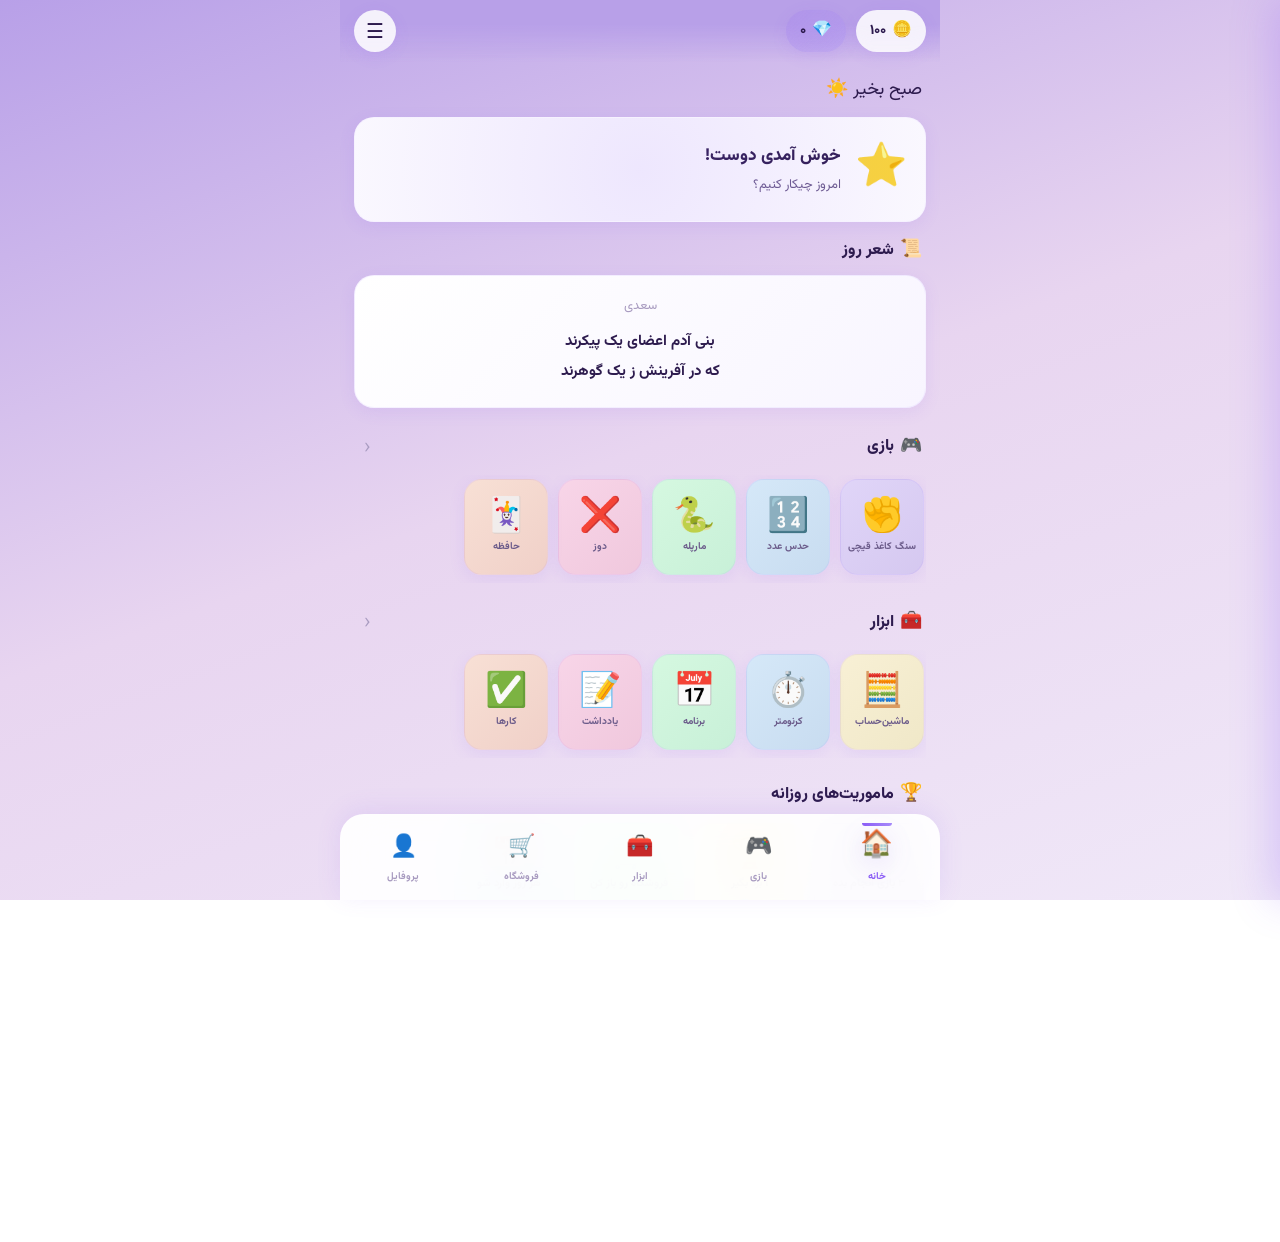
==== index.html @ c299fe7e "Update index.html" ====
<!DOCTYPE html>
<html lang="fa" dir="rtl">
<head>
<meta charset="UTF-8">
<meta name="viewport" content="width=device-width, initial-scale=1, maximum-scale=1, user-scalable=no, viewport-fit=cover">
<meta name="theme-color" content="#8b5cf6">
<meta name="apple-mobile-web-app-capable" content="yes">
<meta name="apple-mobile-web-app-status-bar-style" content="black-translucent">
<meta name="apple-mobile-web-app-title" content="ستاره">
<meta name="description" content="ستاره - بازی کن، بساز، بدرخش">
<title>⭐ ستاره | Setareh</title>

<link rel="preconnect" href="https://fonts.googleapis.com">
<link rel="preconnect" href="https://fonts.gstatic.com" crossorigin>
<link href="https://fonts.googleapis.com/css2?family=Vazirmatn:wght@400;600;700;800;900&family=Nunito:wght@400;600;700;800;900&display=swap" rel="stylesheet">

<link rel="manifest" href="manifest.json">
<link rel="icon" type="image/svg+xml" href="icon.svg">

<!-- ============ CSS ============ -->
<link rel="stylesheet" href="css/main.css">
<link rel="stylesheet" href="css/themes.css">
<link rel="stylesheet" href="css/animations.css">
<link rel="stylesheet" href="css/profile.css">
<link rel="stylesheet" href="css/settings.css">
<link rel="stylesheet" href="css/menu.css">
<link rel="stylesheet" href="css/rps.css">
<link rel="stylesheet" href="css/guess.css">
<link rel="stylesheet" href="css/snake.css">
<link rel="stylesheet" href="css/ttt.css">
<link rel="stylesheet" href="css/memory.css">
<link rel="stylesheet" href="css/calc.css">
</head>
<body data-theme="theme_purple">

<!-- ============ نوار بالا ============ -->
<div class="top-bar">
  <div class="coin-pill" onclick="ROUTER.go('shop')">
    <span class="coin-icon">🪙</span>
    <span id="hdrCoins">۰</span>
  </div>
  <div class="coin-pill gem" onclick="ROUTER.go('shop')">
    <span class="coin-icon">💎</span>
    <span id="hdrGems">۰</span>
  </div>
  <button class="menu-btn" id="menuBtn">☰</button>
</div>

<!-- ============ منوی کشویی ============ -->
<div class="menu-overlay" id="menuOverlay"></div>
<aside class="side-menu" id="sideMenu">
  <div class="menu-header">
    <div class="menu-avatar" id="menuAvatar">👨</div>
    <div class="menu-name" id="hdrName">دوست</div>
  </div>
  <div class="menu-list">
    <div class="menu-item" data-go="profile">
      <span class="menu-icon">👤</span>
      <span>پروفایل من</span>
    </div>
    <div class="menu-item" data-go="shop">
      <span class="menu-icon">🛒</span>
      <span>فروشگاه</span>
    </div>
    <div class="menu-item" data-go="settings">
      <span class="menu-icon">⚙️</span>
      <span>تنظیمات</span>
    </div>
    <div class="menu-item" data-go="home">
      <span class="menu-icon">❓</span>
      <span>راهنما و درباره</span>
    </div>
  </div>
  <div class="menu-footer">
    ⭐ ستاره — نسخه ۲.۰
  </div>
</aside>

<!-- ============ اپ ============ -->
<div class="app">

  <section id="view-home" class="view active">
    <div id="greeting" class="sec-title" style="padding:6px 4px 12px;font-size:18px"></div>
    <div id="homeContent"></div>
  </section>

  <section id="view-games" class="view">
    <div id="gamesContent"></div>
  </section>

  <section id="view-tools" class="view">
    <div id="toolsContent"></div>
  </section>

  <section id="view-shop" class="view">
    <div id="shopContent"></div>
  </section>

  <section id="view-profile" class="view">
    <div id="profileContent"></div>
  </section>

  <section id="view-settings" class="view">
    <div id="settingsContent"></div>
  </section>

</div>

<!-- ============ نوار پایین ============ -->
<nav class="nav">
  <button class="nav-btn active" data-view="home">
    <span class="nav-icon">🏠</span>
    <span>خانه</span>
  </button>
  <button class="nav-btn" data-view="games">
    <span class="nav-icon">🎮</span>
    <span>بازی</span>
  </button>
  <button class="nav-btn" data-view="tools">
    <span class="nav-icon">🧰</span>
    <span>ابزار</span>
  </button>
  <button class="nav-btn" data-view="shop">
    <span class="nav-icon">🛒</span>
    <span>فروشگاه</span>
  </button>
  <button class="nav-btn" data-view="profile">
    <span class="nav-icon">👤</span>
    <span>پروفایل</span>
  </button>
</nav>

<!-- ============ Toast ============ -->
<div id="toast" class="toast"></div>

<!-- ============ اسکریپت‌ها ============ -->

<!-- ۱. پایه -->
<script src="js/i18n.js"></script>
<script src="js/audio.js"></script>
<script src="js/tick.js"></script>

<!-- ۲. منطق -->
<script src="js/storage.js"></script>
<script src="js/state.js"></script>
<script src="js/router.js"></script>

<!-- ۳. بازی‌ها -->
<script src="js/games/rps.js"></script>
<script src="js/games/guess.js"></script>
<script src="js/games/snake.js"></script>
<script src="js/games/ttt.js"></script>
<script src="js/games/memory.js"></script>

<!-- ۴. ابزارها -->
<script src="js/tools/calc.js"></script>

<!-- ۵. صفحات -->
<script src="js/shop.js"></script>
<script src="js/settings.js"></script>
<script src="js/profile.js"></script>

<!-- ۶. راه‌اندازی (آخر همه) -->
<script src="js/app.js"></script>

<!-- ============ PWA ============ -->
<script>
  if ('serviceWorker' in navigator) {
    window.addEventListener('load', function() {
      navigator.serviceWorker.register('sw.js').catch(function(e) {
        console.log('SW register failed:', e);
      });
    });
  }

  if (typeof window.showToast !== 'function') {
    window.showToast = function(msg) {
      var el = document.getElementById('toast');
      if (!el) return;
      el.textContent = msg;
      el.classList.add('on');
      clearTimeout(window._toastTimer);
      window._toastTimer = setTimeout(function() {
        el.classList.remove('on');
      }, 2200);
    };
  }
</script>

</body>
 </html>
---- css/main.css ----
/* ===== main.css - استایل اصلی ستاره (طرح عسل‌آباد) ===== */

/* ---------- متغیرها ---------- */
:root {
  --bg1: #b8a0e8;
  --bg2: #e8d5f0;
  --bg3: #f0e8f8;
  --pr: #8b5cf6;
  --pr2: #a78bfa;
  --pr-soft: rgba(139, 92, 246, 0.15);
  --gold: #FDCB6E;
  --gold-soft: rgba(253, 203, 110, 0.15);
  --text: #2d1b4e;
  --text2: #6b5b8a;
  --text3: #a89bc0;
  --card: #ffffff;
  --card2: #f8f5ff;
  --card-b: rgba(139, 92, 246, 0.08);
  --r: 20px;
  --r2: 28px;
  --r3: 16px;
  --sd: 0 8px 32px rgba(139, 92, 246, 0.15);
  --sd2: 0 4px 16px rgba(139, 92, 246, 0.1);
  --sd-strong: 0 12px 40px rgba(139, 92, 246, 0.22);
}

body[data-theme="theme_dark"] {
  --bg1: #1a1528;
  --bg2: #221a35;
  --bg3: #2d2045;
  --pr: #a78bfa;
  --pr2: #8b5cf6;
  --pr-soft: rgba(167, 139, 250, 0.2);
  --text: #f0e8ff;
  --text2: #b8a8d8;
  --text3: #8878a8;
  --card: #2d2045;
  --card2: #3d2a55;
  --card-b: rgba(167, 139, 250, 0.15);
}

* {
  box-sizing: border-box;
  margin: 0;
  padding: 0;
  -webkit-tap-highlight-color: transparent;
}

html, body {
  height: 100%;
  overflow-x: hidden;
}

body {
  font-family: 'Vazirmatn', Tahoma, sans-serif;
  background: linear-gradient(160deg, var(--bg1) 0%, var(--bg2) 50%, var(--bg3) 100%);
  background-attachment: fixed;
  color: var(--text);
  direction: rtl;
  min-height: 100vh;
  line-height: 1.6;
  font-size: 15px;
  transition: background 0.6s ease, color 0.4s ease;
}

body[dir="ltr"] {
  direction: ltr;
  font-family: 'Nunito', Tahoma, sans-serif;
}

h1, h2, h3, h4 {
  font-weight: 800;
  line-height: 1.3;
  margin-bottom: 12px;
  color: var(--text);
}

h1 { font-size: 26px; }
h2 { font-size: 22px; }
h3 { font-size: 18px; }

p { margin-bottom: 8px; }

a { color: var(--pr); text-decoration: none; }

.app {
  max-width: 600px;
  margin: 0 auto;
  padding: 0 14px;
  padding-bottom: 110px;
  padding-top: 70px;
  min-height: 100vh;
  position: relative;
}

.top-bar {
  position: fixed;
  top: 0; left: 0; right: 0;
  z-index: 200;
  padding: 10px 14px;
  display: flex;
  align-items: center;
  gap: 10px;
  background: linear-gradient(180deg, var(--bg1) 40%, transparent);
  backdrop-filter: blur(12px);
  -webkit-backdrop-filter: blur(12px);
  max-width: 600px;
  margin: 0 auto;
}

.coin-pill {
  display: flex;
  align-items: center;
  gap: 6px;
  padding: 8px 14px;
  background: rgba(255, 255, 255, 0.85);
  border-radius: 999px;
  font-weight: 800;
  font-size: 14px;
  box-shadow: var(--sd2);
  backdrop-filter: blur(10px);
  transition: transform 0.2s;
  cursor: pointer;
  color: var(--text);
}

.coin-pill:active {
  transform: scale(0.94);
}

.coin-pill .coin-icon {
  font-size: 16px;
  animation: wiggle 2.5s ease-in-out infinite;
}

.coin-pill.gem {
  background: linear-gradient(135deg, rgba(139, 92, 246, 0.15), rgba(167, 139, 250, 0.25));
}

.menu-btn {
  width: 42px;
  height: 42px;
  border-radius: 50%;
  background: rgba(255, 255, 255, 0.85);
  border: none;
  cursor: pointer;
  display: flex;
  align-items: center;
  justify-content: center;
  font-size: 20px;
  box-shadow: var(--sd2);
  transition: transform 0.2s;
  color: var(--text);
  margin-right: auto;
}

.menu-btn:active {
  transform: scale(0.9);
}

.nav {
  position: fixed;
  bottom: 0; left: 0; right: 0;
  display: flex;
  justify-content: space-around;
  align-items: center;
  background: rgba(255, 255, 255, 0.92);
  backdrop-filter: blur(20px);
  -webkit-backdrop-filter: blur(20px);
  border-radius: 24px 24px 0 0;
  box-shadow: 0 -4px 24px rgba(139, 92, 246, 0.12);
  padding: 10px 4px;
  padding-bottom: max(10px, env(safe-area-inset-bottom));
  z-index: 200;
  max-width: 600px;
  margin: 0 auto;
}

body[data-theme="theme_dark"] .nav {
  background: rgba(45, 32, 69, 0.95);
}

.nav-btn {
  flex: 1;
  display: flex;
  flex-direction: column;
  align-items: center;
  justify-content: center;
  gap: 4px;
  padding: 6px 4px;
  background: none;
  border: none;
  color: var(--text3);
  font-family: inherit;
  font-size: 10px;
  font-weight: 700;
  cursor: pointer;
  border-radius: 14px;
  transition: all 0.3s cubic-bezier(0.34, 1.56, 0.64, 1);
  position: relative;
}

.nav-btn .nav-icon {
  font-size: 22px;
  transition: transform 0.3s cubic-bezier(0.34, 1.56, 0.64, 1);
}

.nav-btn:active {
  transform: scale(0.88);
}

.nav-btn.active {
  color: var(--pr);
}

.nav-btn.active .nav-icon {
  transform: scale(1.2) translateY(-2px);
  filter: drop-shadow(0 4px 10px rgba(139, 92, 246, 0.5));
}

.nav-btn.active::before {
  content: '';
  position: absolute;
  top: -1px;
  width: 30px;
  height: 3px;
  border-radius: 0 0 8px 8px;
  background: linear-gradient(90deg, var(--pr), var(--pr2));
  animation: popIn 0.3s ease;
}

.view {
  display: none;
  animation: fadeIn 0.35s ease;
}

.view.active {
  display: block;
}

.card {
  background: var(--card);
  border-radius: var(--r);
  padding: 16px;
  margin-bottom: 14px;
  box-shadow: var(--sd2);
  border: 1px solid var(--card-b);
  transition: transform 0.25s cubic-bezier(0.34, 1.56, 0.64, 1), box-shadow 0.25s;
}

.card:active {
  transform: scale(0.98);
}

.section {
  margin-bottom: 22px;
  animation: slideInUp 0.5s ease;
}

.section-header {
  display: flex;
  align-items: center;
  justify-content: space-between;
  padding: 0 4px 10px;
}

.section-title {
  display: flex;
  align-items: center;
  gap: 6px;
  font-size: 16px;
  font-weight: 800;
  color: var(--text);
}

.section-title .icon {
  font-size: 18px;
}

.section-more {
  color: var(--text3);
  font-size: 22px;
  font-weight: 300;
  text-decoration: none;
  padding: 0 6px;
  transition: transform 0.2s;
}

.section-more:active {
  transform: translateX(-4px);
}

.section-scroll {
  display: flex;
  gap: 10px;
  overflow-x: auto;
  overflow-y: hidden;
  padding: 4px 2px 8px;
  scroll-behavior: smooth;
  -webkit-overflow-scrolling: touch;
  scrollbar-width: none;
}

.section-scroll::-webkit-scrollbar {
  display: none;
}

.tile {
  min-width: 84px;
  width: 84px;
  height: 96px;
  flex-shrink: 0;
  background: var(--card);
  border-radius: 18px;
  border: 1px solid var(--card-b);
  box-shadow: var(--sd2);
  display: flex;
  flex-direction: column;
  align-items: center;
  justify-content: center;
  gap: 6px;
  padding: 10px 4px;
  cursor: pointer;
  transition: transform 0.25s cubic-bezier(0.34, 1.56, 0.64, 1), box-shadow 0.25s;
  position: relative;
  overflow: hidden;
}

.tile:active {
  transform: scale(0.92);
  box-shadow: var(--sd);
}

.tile-icon {
  font-size: 34px;
  line-height: 1;
}

.tile-label {
  font-size: 10px;
  font-weight: 700;
  color: var(--text2);
  text-align: center;
  line-height: 1.2;
}

.tile.color-purple { background: linear-gradient(135deg, #e0d5f8, #d5c8f0); }
.tile.color-pink   { background: linear-gradient(135deg, #f8d5e8, #f0c8dd); }
.tile.color-blue   { background: linear-gradient(135deg, #d5e8f8, #c8dcf0); }
.tile.color-green  { background: linear-gradient(135deg, #d5f8e0, #c8f0d8); }
.tile.color-yellow { background: linear-gradient(135deg, #f8f0d5, #f0e8c8); }
.tile.color-orange { background: linear-gradient(135deg, #f8e0d5, #f0d0c8); }

.banner {
  background: var(--card);
  border-radius: var(--r);
  padding: 18px;
  margin-bottom: 14px;
  box-shadow: var(--sd2);
  border: 1px solid var(--card-b);
  display: flex;
  align-items: center;
  gap: 14px;
  position: relative;
  overflow: hidden;
}

.banner::before {
  content: '';
  position: absolute;
  top: -50%; right: -50%;
  width: 200%; height: 200%;
  background: radial-gradient(circle, var(--pr-soft) 0%, transparent 70%);
  animation: pulse 4s ease-in-out infinite;
  pointer-events: none;
}

.btn {
  display: inline-flex;
  align-items: center;
  justify-content: center;
  gap: 8px;
  padding: 12px 22px;
  border: none;
  border-radius: 16px;
  font-family: inherit;
  font-size: 15px;
  font-weight: 700;
  cursor: pointer;
  transition: all 0.25s cubic-bezier(0.34, 1.56, 0.64, 1);
  background: linear-gradient(135deg, var(--pr), var(--pr2));
  color: white;
  box-shadow: 0 6px 20px rgba(139, 92, 246, 0.3);
}

.btn:active {
  transform: scale(0.94);
  box-shadow: 0 3px 10px rgba(139, 92, 246, 0.3);
}

.btn-gold {
  background: linear-gradient(135deg, var(--gold), #E17055);
  box-shadow: 0 6px 20px rgba(253, 203, 110, 0.4);
}

.btn-ghost {
  background: var(--card);
  border: 1px solid var(--card-b);
  color: var(--text);
  box-shadow: var(--sd2);
}

.btn-block {
  width: 100%;
  display: flex;
}

.toast {
  position: fixed;
  bottom: 100px;
  left: 50%;
  transform: translateX(-50%) translateY(20px);
  background: rgba(45, 27, 78, 0.95);
  color: white;
  padding: 12px 22px;
  border-radius: 16px;
  font-size: 14px;
  font-weight: 700;
  z-index: 1000;
  opacity: 0;
  pointer-events: none;
  transition: all 0.35s cubic-bezier(0.34, 1.56, 0.64, 1);
  max-width: 90vw;
  text-align: center;
  box-shadow: 0 8px 32px rgba(0, 0, 0, 0.3);
  backdrop-filter: blur(10px);
}

.toast.on {
  opacity: 1;
  transform: translateX(-50%) translateY(0);
}

::-webkit-scrollbar {
  width: 0;
  display: none;
}

@keyframes fadeIn {
  from { opacity: 0; transform: translateY(10px); }
  to   { opacity: 1; transform: translateY(0); }
}

@keyframes slideInUp {
  from { opacity: 0; transform: translateY(20px); }
  to   { opacity: 1; transform: translateY(0); }
}

@keyframes popIn {
  0%   { transform: scale(0); opacity: 0; }
  50%  { transform: scale(1.2); }
  100% { transform: scale(1); opacity: 1; }
}

@keyframes wiggle {
  0%, 100% { transform: rotate(0deg); }
  25%      { transform: rotate(-8deg); }
  75%      { transform: rotate(8deg); }
}

@keyframes pulse {
  0%, 100% { opacity: 0.5; transform: scale(1); }
  50%      { opacity: 1; transform: scale(1.05); }
}

@keyframes float {
  0%, 100% { transform: translateY(0); }
  50%      { transform: translateY(-8px); }
}

@keyframes sparkle {
  0%, 100% { transform: scale(0); opacity: 0; }
  50%      { transform: scale(1); opacity: 1; }
  }
---- css/themes.css ----
/* ===== themes.css - تم‌های رنگی ستاره ===== */

/* ---------- تم پیش‌فرض: بنفش-صورتی (روشن) ---------- */
body[data-theme="theme_purple"],
body:not([data-theme]) {
  --bg1: #b8a0e8;
  --bg2: #e8d5f0;
  --bg3: #f0e8f8;
  --pr: #8b5cf6;
  --pr2: #a78bfa;
  --pr-soft: rgba(139, 92, 246, 0.15);
  --gold: #FDCB6E;
  --gold-soft: rgba(253, 203, 110, 0.15);
  --text: #2d1b4e;
  --text2: #6b5b8a;
  --text3: #a89bc0;
  --card: #ffffff;
  --card2: #f8f5ff;
  --card-b: rgba(139, 92, 246, 0.08);
}

/* ---------- تم تیره ---------- */
body[data-theme="theme_dark"] {
  --bg1: #1a1528;
  --bg2: #221a35;
  --bg3: #2d2045;
  --pr: #a78bfa;
  --pr2: #8b5cf6;
  --pr-soft: rgba(167, 139, 250, 0.2);
  --gold: #FDCB6E;
  --gold-soft: rgba(253, 203, 110, 0.2);
  --text: #f0e8ff;
  --text2: #b8a8d8;
  --text3: #8878a8;
  --card: #2d2045;
  --card2: #3d2a55;
  --card-b: rgba(167, 139, 250, 0.15);
}

/* ---------- تم طلایی ---------- */
body[data-theme="theme_gold"] {
  --bg1: #f0c878;
  --bg2: #f8e0b0;
  --bg3: #fdf0d0;
  --pr: #E17055;
  --pr2: #FDCB6E;
  --pr-soft: rgba(225, 112, 85, 0.15);
  --gold: #FFD93D;
  --gold-soft: rgba(255, 217, 61, 0.2);
  --text: #4a2800;
  --text2: #7a5020;
  --text3: #b08040;
  --card: #fffdf5;
  --card2: #fff8e7;
  --card-b: rgba(225, 112, 85, 0.1);
}

/* ---------- تم اقیانوس ---------- */
body[data-theme="theme_ocean"] {
  --bg1: #7dd8e8;
  --bg2: #c8e8f0;
  --bg3: #e0f5f8;
  --pr: #0984E3;
  --pr2: #00CEC9;
  --pr-soft: rgba(9, 132, 227, 0.15);
  --gold: #74B9FF;
  --gold-soft: rgba(116, 185, 255, 0.2);
  --text: #052a3d;
  --text2: #2a5a70;
  --text3: #6fa8c8;
  --card: #ffffff;
  --card2: #f0faff;
  --card-b: rgba(9, 132, 227, 0.1);
}

/* ---------- تم غروب ---------- */
body[data-theme="theme_sunset"] {
  --bg1: #f0a0b8;
  --bg2: #f8d0d8;
  --bg3: #fde8e8;
  --pr: #E84393;
  --pr2: #FD79A8;
  --pr-soft: rgba(232, 67, 147, 0.15);
  --gold: #FFB347;
  --gold-soft: rgba(255, 179, 71, 0.2);
  --text: #4a1a2e;
  --text2: #8a4060;
  --text3: #c08090;
  --card: #ffffff;
  --card2: #fff5f8;
  --card-b: rgba(232, 67, 147, 0.1);
}

/* ---------- تم نعنا ---------- */
body[data-theme="theme_mint"] {
  --bg1: #90e0c0;
  --bg2: #d0f0e0;
  --bg3: #e8f8f0;
  --pr: #00B894;
  --pr2: #55EFC4;
  --pr-soft: rgba(0, 184, 148, 0.15);
  --gold: #FFD93D;
  --gold-soft: rgba(255, 217, 61, 0.2);
  --text: #052a20;
  --text2: #2a5a48;
  --text3: #70a890;
  --card: #ffffff;
  --card2: #f0fff8;
  --card-b: rgba(0, 184, 148, 0.1);
}

/* ---------- تم آبی روشن ---------- */
body[data-theme="theme_sky"] {
  --bg1: #90c0f0;
  --bg2: #d0e0f8;
  --bg3: #e8f0fd;
  --pr: #0984E3;
  --pr2: #74B9FF;
  --pr-soft: rgba(9, 132, 227, 0.15);
  --gold: #FDCB6E;
  --gold-soft: rgba(253, 203, 110, 0.2);
  --text: #0a2848;
  --text2: #3060a0;
  --text3: #80a8d0;
  --card: #ffffff;
  --card2: #f5faff;
  --card-b: rgba(9, 132, 227, 0.08);
}

/* ---------- تم صورتی ---------- */
body[data-theme="theme_pink"] {
  --bg1: #f0a0c8;
  --bg2: #f8d0e0;
  --bg3: #fde8f0;
  --pr: #E84393;
  --pr2: #FD79A8;
  --pr-soft: rgba(232, 67, 147, 0.15);
  --gold: #FDCB6E;
  --gold-soft: rgba(253, 203, 110, 0.2);
  --text: #4a1a35;
  --text2: #8a4068;
  --text3: #c080a0;
  --card: #ffffff;
  --card2: #fff5fa;
  --card-b: rgba(232, 67, 147, 0.1);
}

/* ---------- انیمیشن تغییر تم ---------- */
body {
  transition: background 0.6s ease, color 0.4s ease;
}

body.theme-changing {
  animation: themeFlash 0.6s ease;
}

@keyframes themeFlash {
  0%   { filter: brightness(1); }
  50%  { filter: brightness(1.15); }
  100% { filter: brightness(1); }
}

/* ---------- تطبیق لوگو با هر تم ---------- */
.hdr-logo {
  background: linear-gradient(135deg, var(--pr), var(--pr2));
  -webkit-background-clip: text;
  background-clip: text;
  -webkit-text-fill-color: transparent;
}

/* ---------- درخشش عناصر فعال ---------- */
.nav-btn.active {
  color: var(--pr);
}

.nav-btn.active .nav-icon {
  filter: drop-shadow(0 4px 10px var(--pr-soft));
}
---- css/animations.css ----
/* ===== animations.css - انیمیشن‌های پیشرفته ستاره ===== */

/* ============ ۱. ورود صفحات ============ */
@keyframes fadeIn {
  from { opacity: 0; transform: translateY(10px); }
  to   { opacity: 1; transform: translateY(0); }
}

@keyframes slideInUp {
  from { opacity: 0; transform: translateY(30px); }
  to   { opacity: 1; transform: translateY(0); }
}

@keyframes slideInDown {
  from { opacity: 0; transform: translateY(-30px); }
  to   { opacity: 1; transform: translateY(0); }
}

@keyframes slideInRight {
  from { opacity: 0; transform: translateX(40px); }
  to   { opacity: 1; transform: translateX(0); }
}

@keyframes slideInLeft {
  from { opacity: 0; transform: translateX(-40px); }
  to   { opacity: 1; transform: translateX(0); }
}

/* ============ ۲. پاپ و بانس ============ */
@keyframes popIn {
  0%   { transform: scale(0); opacity: 0; }
  60%  { transform: scale(1.15); opacity: 1; }
  100% { transform: scale(1); opacity: 1; }
}

@keyframes popOut {
  0%   { transform: scale(1); opacity: 1; }
  100% { transform: scale(0); opacity: 0; }
}

@keyframes bounceIn {
  0%   { transform: scale(0.3); opacity: 0; }
  50%  { transform: scale(1.08); opacity: 1; }
  70%  { transform: scale(0.92); }
  100% { transform: scale(1); }
}

@keyframes bounce {
  0%, 100% { transform: translateY(0); }
  50%      { transform: translateY(-14px); }
}

@keyframes heartbeat {
  0%, 100% { transform: scale(1); }
  14%      { transform: scale(1.18); }
  28%      { transform: scale(1); }
  42%      { transform: scale(1.18); }
  70%      { transform: scale(1); }
}

/* ============ ۳. چرخش و تکان ============ */
@keyframes spin {
  from { transform: rotate(0deg); }
  to   { transform: rotate(360deg); }
}

@keyframes spinReverse {
  from { transform: rotate(360deg); }
  to   { transform: rotate(0deg); }
}

@keyframes wiggle {
  0%, 100% { transform: rotate(0deg); }
  25%      { transform: rotate(-8deg); }
  75%      { transform: rotate(8deg); }
}

@keyframes shake {
  0%, 100% { transform: translateX(0); }
  20%      { transform: translateX(-8px); }
  40%      { transform: translateX(8px); }
  60%      { transform: translateX(-6px); }
  80%      { transform: translateX(6px); }
}

@keyframes swing {
  0%, 100% { transform: rotate(-6deg); }
  50%      { transform: rotate(6deg); }
}

/* ============ ۴. شناوری و پالس ============ */
@keyframes float {
  0%, 100% { transform: translateY(0); }
  50%      { transform: translateY(-10px); }
}

@keyframes floatSlow {
  0%, 100% { transform: translateY(0); }
  50%      { transform: translateY(-16px); }
}

@keyframes pulse {
  0%, 100% { opacity: 0.5; transform: scale(1); }
  50%      { opacity: 1; transform: scale(1.06); }
}

@keyframes pulseSoft {
  0%, 100% { transform: scale(1); opacity: 1; }
  50%      { transform: scale(1.04); opacity: 0.9; }
}

@keyframes breathe {
  0%, 100% { transform: scale(1); }
  50%      { transform: scale(1.1); }
}

/* ============ ۵. درخشش و نور ============ */
@keyframes glow {
  0%, 100% {
    box-shadow: 0 0 12px rgba(139, 92, 246, 0.3),
                0 0 24px rgba(139, 92, 246, 0.15);
  }
  50% {
    box-shadow: 0 0 24px rgba(139, 92, 246, 0.6),
                0 0 48px rgba(139, 92, 246, 0.3);
  }
}

@keyframes glowGold {
  0%, 100% {
    box-shadow: 0 0 12px rgba(253, 203, 110, 0.3),
                0 0 24px rgba(253, 203, 110, 0.15);
  }
  50% {
    box-shadow: 0 0 24px rgba(253, 203, 110, 0.7),
                0 0 48px rgba(253, 203, 110, 0.35);
  }
}

@keyframes shimmer {
  0%   { background-position: -200% 0; }
  100% { background-position: 200% 0; }
}

@keyframes shine {
  0%   { transform: translateX(-100%) rotate(25deg); }
  100% { transform: translateX(200%) rotate(25deg); }
}

@keyframes twinkle {
  0%, 100% { opacity: 1; transform: scale(1); }
  50%      { opacity: 0.4; transform: scale(0.85); }
}

/* ============ ۶. جشن و کانفتی ============ */
@keyframes confettiFall {
  0% {
    transform: translateY(-100vh) rotate(0deg);
    opacity: 1;
  }
  100% {
    transform: translateY(100vh) rotate(720deg);
    opacity: 0;
  }
}

@keyframes sparkle {
  0%, 100% { transform: scale(0) rotate(0deg); opacity: 0; }
  50%      { transform: scale(1.2) rotate(180deg); opacity: 1; }
}

@keyframes firework {
  0%   { transform: scale(0); opacity: 1; }
  100% { transform: scale(2.5); opacity: 0; }
}

@keyframes starBurst {
  0%   { transform: scale(0); opacity: 1; }
  50%  { transform: scale(1.5); opacity: 0.8; }
  100% { transform: scale(0); opacity: 0; }
}

/* ============ ۷. رنگ‌ها ============ */
@keyframes colorShift {
  0%, 100% { filter: hue-rotate(0deg); }
  50%      { filter: hue-rotate(30deg); }
}

@keyframes rainbow {
  0%   { background-position: 0% 50%; }
  50%  { background-position: 100% 50%; }
  100% { background-position: 0% 50%; }
}

/* ============ ۸. حرکات ویژه ============ */
@keyframes typewriter {
  from { width: 0; }
  to   { width: 100%; }
}

@keyframes blink {
  0%, 50%   { opacity: 1; }
  51%, 100% { opacity: 0; }
}

@keyframes progressFill {
  from { width: 0%; }
  to   { width: var(--target, 100%); }
}

@keyframes ripple {
  0%   { transform: scale(0); opacity: 0.6; }
  100% { transform: scale(3); opacity: 0; }
}

@keyframes wave {
  0%   { transform: translateX(0); }
  100% { transform: translateX(-50%); }
}

/* ============ ۹. کلاس‌های آماده ============ */
.anim-fade-in       { animation: fadeIn 0.4s ease both; }
.anim-slide-up      { animation: slideInUp 0.45s ease both; }
.anim-slide-down    { animation: slideInDown 0.45s ease both; }
.anim-slide-right   { animation: slideInRight 0.45s ease both; }
.anim-slide-left    { animation: slideInLeft 0.45s ease both; }
.anim-pop           { animation: popIn 0.4s cubic-bezier(0.34, 1.56, 0.64, 1) both; }
.anim-pop-out       { animation: popOut 0.3s ease both; }
.anim-bounce-in     { animation: bounceIn 0.6s ease-out both; }
.anim-bounce        { animation: bounce 1.5s ease-in-out infinite; }
.anim-heartbeat     { animation: heartbeat 1.5s ease-in-out infinite; }
.anim-spin          { animation: spin 2s linear infinite; }
.anim-spin-slow     { animation: spin 6s linear infinite; }
.anim-spin-rev      { animation: spinReverse 2s linear infinite; }
.anim-wiggle        { animation: wiggle 0.6s ease-in-out infinite; }
.anim-shake         { animation: shake 0.5s ease; }
.anim-swing         { animation: swing 2s ease-in-out infinite; }
.anim-float         { animation: float 3s ease-in-out infinite; }
.anim-float-slow    { animation: floatSlow 5s ease-in-out infinite; }
.anim-pulse         { animation: pulse 2s ease-in-out infinite; }
.anim-pulse-soft    { animation: pulseSoft 2.5s ease-in-out infinite; }
.anim-breathe       { animation: breathe 3s ease-in-out infinite; }
.anim-glow          { animation: glow 2.5s ease-in-out infinite; }
.anim-glow-gold     { animation: glowGold 2.5s ease-in-out infinite; }
.anim-twinkle       { animation: twinkle 2s ease-in-out infinite; }
.anim-color-shift   { animation: colorShift 6s ease-in-out infinite; }

/* ============ ۱۰. تاخیرهای آبشاری ============ */
.delay-1 { animation-delay: 0.05s; }
.delay-2 { animation-delay: 0.1s; }
.delay-3 { animation-delay: 0.15s; }
.delay-4 { animation-delay: 0.2s; }
.delay-5 { animation-delay: 0.25s; }
.delay-6 { animation-delay: 0.3s; }
.delay-7 { animation-delay: 0.35s; }
.delay-8 { animation-delay: 0.4s; }
.delay-9 { animation-delay: 0.45s; }
.delay-10 { animation-delay: 0.5s; }

/* ============ ۱۱. فشار (کلیک) ============ */
.press {
  transition: transform 0.1s ease;
}
.press:active {
  transform: scale(0.93);
}

.press-big {
  transition: transform 0.15s cubic-bezier(0.34, 1.56, 0.64, 1);
}
.press-big:active {
  transform: scale(0.88);
}

/* ============ ۱۲. درخشش روی متن ============ */
.text-shine {
  background: linear-gradient(
    90deg,
    var(--text) 0%,
    var(--pr) 25%,
    var(--gold) 50%,
    var(--pr) 75%,
    var(--text) 100%
  );
  background-size: 200% auto;
  -webkit-background-clip: text;
  background-clip: text;
  -webkit-text-fill-color: transparent;
  animation: shimmer 4s linear infinite;
}

.text-gold {
  background: linear-gradient(135deg, var(--gold), #E17055, var(--gold));
  background-size: 200% auto;
  -webkit-background-clip: text;
  background-clip: text;
  -webkit-text-fill-color: transparent;
  animation: shimmer 3s linear infinite;
}

/* ============ ۱۳. روبان جشن ============ */
.confetti-piece {
  position: fixed;
  width: 10px;
  height: 14px;
  top: -20px;
  z-index: 9999;
  pointer-events: none;
  border-radius: 2px;
  animation: confettiFall 3s linear forwards;
}

/* ============ ۱۴. اسپارکل ============ */
.sparkle {
  position: absolute;
  pointer-events: none;
  animation: sparkle 1s ease-in-out infinite;
  z-index: 10;
}

/* ============ ۱۵. رنگ‌آمیزی انیمیشنی کارت‌های رنگی ============ */
.tile.color-purple .tile-icon { animation: float 3s ease-in-out infinite; }
.tile.color-pink   .tile-icon { animation: float 3.5s ease-in-out infinite; }
.tile.color-blue   .tile-icon { animation: float 4s ease-in-out infinite; }
.tile.color-green  .tile-icon { animation: float 3.2s ease-in-out infinite; }
.tile.color-yellow .tile-icon { animation: float 3.7s ease-in-out infinite; }
.tile.color-orange .tile-icon { animation: float 3.3s ease-in-out infinite; }

/* ============ ۱۶. سکه‌ی چرخان ============ */
@keyframes coinFlip {
  0%   { transform: rotateY(0deg); }
  100% { transform: rotateY(360deg); }
}
.anim-coin-flip {
  animation: coinFlip 1.5s ease-in-out infinite;
  transform-style: preserve-3d;
}

/* ============ ۱۷. احترام به کاهش حرکت ============ */
@media (prefers-reduced-motion: reduce) {
  *, *::before, *::after {
    animation-duration: 0.01ms !important;
    animation-iteration-count: 1 !important;
    transition-duration: 0.01ms !important;
  }
  }
---- css/profile.css ----
/* ===== profile.css - استایل صفحهٔ پروفایل ===== */

.profile-page {
  padding-bottom: 20px;
}

/* ---------- کارت هیرو ---------- */
.profile-hero {
  background: linear-gradient(135deg, var(--pr), var(--pr2));
  border-radius: 24px;
  padding: 24px 20px;
  margin-bottom: 18px;
  display: flex;
  align-items: center;
  gap: 16px;
  position: relative;
  overflow: hidden;
  box-shadow: 0 8px 32px rgba(139, 92, 246, 0.3);
  animation: slideInUp 0.5s ease both;
}

.profile-hero::before {
  content: '';
  position: absolute;
  top: -50%;
  right: -30%;
  width: 200%;
  height: 200%;
  background: radial-gradient(circle, rgba(255,255,255,0.15) 0%, transparent 60%);
  animation: pulse 5s ease-in-out infinite;
  pointer-events: none;
}

.hero-avatar {
  width: 80px;
  height: 80px;
  border-radius: 50%;
  background: rgba(255, 255, 255, 0.25);
  display: flex;
  align-items: center;
  justify-content: center;
  font-size: 42px;
  border: 3px solid rgba(255, 255, 255, 0.5);
  flex-shrink: 0;
  position: relative;
  z-index: 2;
  overflow: hidden;
  transition: transform 0.3s cubic-bezier(0.34, 1.56, 0.64, 1);
}

.hero-avatar:active {
  transform: scale(0.94);
}

.hero-avatar img {
  width: 100%;
  height: 100%;
  object-fit: cover;
}

.hero-info {
  flex: 1;
  color: white;
  position: relative;
  z-index: 2;
  min-width: 0;
}

.hero-name {
  font-size: 20px;
  font-weight: 800;
  margin-bottom: 6px;
  white-space: nowrap;
  overflow: hidden;
  text-overflow: ellipsis;
}

.hero-bio {
  font-size: 13px;
  opacity: 0.9;
  white-space: nowrap;
  overflow: hidden;
  text-overflow: ellipsis;
}

/* ---------- دکمه‌های سریع ---------- */
.profile-quick {
  display: grid;
  grid-template-columns: repeat(3, 1fr);
  gap: 10px;
  margin-bottom: 18px;
}

.quick-item {
  background: var(--card);
  border: 1px solid var(--card-b);
  border-radius: 18px;
  padding: 16px 8px;
  display: flex;
  flex-direction: column;
  align-items: center;
  gap: 8px;
  cursor: pointer;
  transition: all 0.3s cubic-bezier(0.34, 1.56, 0.64, 1);
  box-shadow: var(--sd2);
  animation: slideInUp 0.4s ease both;
}

.quick-item:nth-child(1) { animation-delay: 0.1s; }
.quick-item:nth-child(2) { animation-delay: 0.15s; }
.quick-item:nth-child(3) { animation-delay: 0.2s; }

.quick-item:active {
  transform: scale(0.93);
  background: var(--pr-soft);
}

.quick-icon {
  font-size: 28px;
  animation: float 3s ease-in-out infinite;
}

.quick-item:nth-child(2) .quick-icon { animation-delay: 0.5s; }
.quick-item:nth-child(3) .quick-icon { animation-delay: 1s; }

.quick-label {
  font-size: 12px;
  font-weight: 700;
  color: var(--text2);
  text-align: center;
}

/* ---------- لیست ---------- */
.profile-list {
  background: var(--card);
  border: 1px solid var(--card-b);
  border-radius: 20px;
  overflow: hidden;
  margin-bottom: 18px;
  box-shadow: var(--sd2);
  animation: slideInUp 0.5s ease both;
}

.profile-item {
  display: flex;
  align-items: center;
  gap: 14px;
  padding: 16px 18px;
  cursor: pointer;
  border-bottom: 1px solid var(--card-b);
  transition: background 0.15s ease;
}

.profile-item:last-child {
  border-bottom: none;
}

.profile-item:active {
  background: var(--pr-soft);
}

.item-icon {
  font-size: 22px;
  width: 28px;
  text-align: center;
  flex-shrink: 0;
}

.item-text {
  flex: 1;
  font-size: 15px;
  font-weight: 700;
  color: var(--text);
}

.item-value {
  font-size: 13px;
  color: var(--text3);
  margin-inline-end: 6px;
}

.item-chevron {
  color: var(--text3);
  font-size: 24px;
  font-weight: 300;
  line-height: 1;
  opacity: 0.6;
}

.profile-item.danger .item-text {
  color: #E84393;
}

/* ---------- فرم ورودی ---------- */
.profile-input-row {
  padding: 14px 16px;
  display: flex;
  gap: 8px;
  align-items: center;
  animation: slideInDown 0.3s ease;
}

.profile-input-row input,
.profile-input-row textarea {
  flex: 1;
  background: var(--card2);
  border: 2px solid var(--card-b);
  border-radius: 12px;
  padding: 12px 14px;
  color: var(--text);
  font-family: inherit;
  font-size: 14px;
  outline: none;
  resize: none;
  transition: border-color 0.2s ease;
}

.profile-input-row input:focus,
.profile-input-row textarea:focus {
  border-color: var(--pr);
}

.profile-input-row button {
  width: 42px;
  height: 42px;
  border-radius: 12px;
  border: none;
  cursor: pointer;
  font-size: 18px;
  flex-shrink: 0;
  transition: transform 0.2s ease;
}

.profile-input-row button:active {
  transform: scale(0.9);
}

.btn-save {
  background: linear-gradient(135deg, var(--pr), var(--pr2));
  color: white;
  box-shadow: 0 4px 12px var(--pr-soft);
}

.btn-cancel {
  background: var(--card2);
  color: var(--text2);
  border: 1px solid var(--card-b) !important;
}

/* ---------- انتخاب آواتار ---------- */
.avatar-picker {
  display: flex;
  gap: 14px;
  padding: 20px;
  justify-content: center;
  animation: slideInDown 0.3s ease;
}

.avatar-opt {
  width: 64px;
  height: 64px;
  border-radius: 50%;
  background: var(--card2);
  border: 3px solid transparent;
  display: flex;
  align-items: center;
  justify-content: center;
  font-size: 34px;
  cursor: pointer;
  transition: all 0.3s cubic-bezier(0.34, 1.56, 0.64, 1);
  overflow: hidden;
  position: relative;
}

.avatar-opt:active {
  transform: scale(0.9);
}

.avatar-opt.active {
  border-color: var(--pr);
  box-shadow: 0 0 0 4px var(--pr-soft), 0 0 20px rgba(139, 92, 246, 0.4);
  animation: pulseSoft 2s ease-in-out infinite;
}

.avatar-opt img {
  width: 100%;
  height: 100%;
  object-fit: cover;
}

/* ---------- انتخاب تیک ---------- */
.tick-picker {
  display: flex;
  gap: 12px;
  padding: 20px;
  flex-wrap: wrap;
  justify-content: center;
  animation: slideInDown 0.3s ease;
}

.tick-opt {
  width: 60px;
  height: 60px;
  border-radius: 16px;
  background: var(--card2);
  border: 3px solid transparent;
  display: flex;
  align-items: center;
  justify-content: center;
  cursor: pointer;
  transition: all 0.3s cubic-bezier(0.34, 1.56, 0.64, 1);
  padding: 6px;
}

.tick-opt:active {
  transform: scale(0.9);
}

.tick-opt.active {
  border-color: var(--pr);
  box-shadow: 0 0 0 4px var(--pr-soft), 0 0 20px rgba(139, 92, 246, 0.4);
  animation: pulseSoft 2s ease-in-out infinite;
}

/* ---------- آمار ---------- */
.stats-row {
  display: grid;
  grid-template-columns: repeat(3, 1fr);
  padding: 22px 16px;
  gap: 10px;
}

.stat-cell {
  text-align: center;
}

.stat-num {
  font-size: 24px;
  font-weight: 900;
  background: linear-gradient(135deg, var(--pr), var(--pr2));
  -webkit-background-clip: text;
  background-clip: text;
  -webkit-text-fill-color: transparent;
  line-height: 1.2;
}

.stat-lbl {
  font-size: 11px;
  color: var(--text3);
  margin-top: 4px;
  font-weight: 700;
}

/* ---------- انیمیشن ---------- */
@keyframes slideInDown {
  from { opacity: 0; transform: translateY(-10px); }
  to   { opacity: 1; transform: translateY(0); }
    }
---- css/settings.css ----
/* ===== settings.css - استایل صفحهٔ تنظیمات ===== */

.settings-page {
  padding-bottom: 20px;
}

/* ---------- نوار بالا ---------- */
.settings-topbar {
  display: flex;
  align-items: center;
  gap: 12px;
  padding: 6px 4px 18px;
  animation: slideInUp 0.4s ease;
}

.back-btn {
  width: 44px;
  height: 44px;
  border-radius: 50%;
  background: var(--card);
  border: 1px solid var(--card-b);
  color: var(--text);
  font-size: 22px;
  cursor: pointer;
  display: flex;
  align-items: center;
  justify-content: center;
  box-shadow: var(--sd2);
  transition: transform 0.2s ease;
  font-weight: 300;
}

.back-btn:active {
  transform: scale(0.9);
}

.settings-title {
  font-size: 20px;
  font-weight: 800;
  flex: 1;
  text-align: right;
  padding-left: 8px;
  color: var(--text);
}

/* ---------- بخش ---------- */
.settings-section {
  background: var(--card);
  border: 1px solid var(--card-b);
  border-radius: 22px;
  overflow: hidden;
  margin-bottom: 16px;
  box-shadow: var(--sd2);
  animation: slideInUp 0.5s ease both;
}

.settings-section:nth-child(2) { animation-delay: 0.05s; }
.settings-section:nth-child(3) { animation-delay: 0.1s; }
.settings-section:nth-child(4) { animation-delay: 0.15s; }
.settings-section:nth-child(5) { animation-delay: 0.2s; }

.settings-label {
  padding: 16px 18px 8px;
  font-size: 13px;
  font-weight: 800;
  color: var(--text3);
  display: flex;
  align-items: center;
  gap: 6px;
}

/* ---------- آیتم ---------- */
.settings-item {
  display: flex;
  align-items: center;
  gap: 14px;
  padding: 16px 18px;
  cursor: pointer;
  border-top: 1px solid var(--card-b);
  transition: background 0.15s ease;
}

.settings-item:active {
  background: var(--pr-soft);
}

.settings-item .item-icon {
  font-size: 22px;
  width: 30px;
  text-align: center;
  flex-shrink: 0;
}

.settings-item .item-text {
  flex: 1;
  font-size: 15px;
  font-weight: 700;
  color: var(--text);
}

.settings-item .item-value {
  font-size: 13px;
  color: var(--text3);
  margin-inline-end: 4px;
  font-weight: 600;
}

/* ---------- سوییچ ---------- */
.switch {
  width: 50px;
  height: 28px;
  border-radius: 14px;
  background: var(--card2);
  border: 1px solid var(--card-b);
  position: relative;
  transition: all 0.3s cubic-bezier(0.34, 1.56, 0.64, 1);
  flex-shrink: 0;
  cursor: pointer;
}

.switch::after {
  content: '';
  position: absolute;
  top: 2px;
  right: 2px;
  width: 22px;
  height: 22px;
  border-radius: 50%;
  background: var(--text3);
  transition: all 0.3s cubic-bezier(0.34, 1.56, 0.64, 1);
  box-shadow: 0 2px 6px rgba(0, 0, 0, 0.15);
}

.switch.on {
  background: linear-gradient(135deg, var(--pr), var(--pr2));
  border-color: transparent;
}

.switch.on::after {
  right: calc(100% - 24px);
  background: white;
  box-shadow: 0 2px 8px rgba(0, 0, 0, 0.25);
}

/* ---------- انتخاب زبان (دکمه‌های کوچیک) ---------- */
.lang-picker {
  display: flex;
  gap: 8px;
  padding: 0 18px 14px;
}

.lang-btn {
  flex: 1;
  padding: 10px 14px;
  border-radius: 12px;
  border: 2px solid var(--card-b);
  background: var(--card2);
  color: var(--text);
  font-family: inherit;
  font-size: 14px;
  font-weight: 700;
  cursor: pointer;
  transition: all 0.25s cubic-bezier(0.34, 1.56, 0.64, 1);
}

.lang-btn:active {
  transform: scale(0.95);
}

.lang-btn.active {
  background: linear-gradient(135deg, var(--pr), var(--pr2));
  color: white;
  border-color: transparent;
  box-shadow: 0 4px 14px var(--pr-soft);
}

/* ---------- گرید تم ---------- */
.theme-grid {
  display: grid;
  grid-template-columns: repeat(4, 1fr);
  gap: 12px;
  padding: 8px 18px 18px;
}

.theme-opt {
  aspect-ratio: 1;
  border-radius: 18px;
  border: 3px solid transparent;
  cursor: pointer;
  transition: all 0.3s cubic-bezier(0.34, 1.56, 0.64, 1);
  position: relative;
  overflow: hidden;
  display: flex;
  align-items: flex-end;
  justify-content: center;
  padding-bottom: 6px;
  box-shadow: 0 3px 10px rgba(0, 0, 0, 0.08);
}

.theme-opt:active {
  transform: scale(0.9);
}

.theme-opt.active {
  border-color: var(--pr);
  box-shadow: 0 0 0 3px var(--pr-soft), 0 0 24px rgba(139, 92, 246, 0.4);
  animation: pulseSoft 2s ease-in-out infinite;
}

.theme-opt .theme-name {
  font-size: 10px;
  font-weight: 800;
  color: white;
  text-shadow: 0 1px 4px rgba(0, 0, 0, 0.7);
  position: relative;
  z-index: 2;
}

.theme-opt .check-badge {
  position: absolute;
  top: 6px;
  right: 6px;
  background: white;
  color: var(--pr);
  width: 22px;
  height: 22px;
  border-radius: 50%;
  display: flex;
  align-items: center;
  justify-content: center;
  font-size: 13px;
  font-weight: 900;
  box-shadow: 0 2px 8px rgba(0, 0, 0, 0.25);
  z-index: 3;
  animation: popIn 0.35s cubic-bezier(0.34, 1.56, 0.64, 1);
}

/* ---------- دکمه ساخت تم سفارشی ---------- */
.custom-theme-btn {
  margin: 0 18px 18px;
  padding: 14px;
  background: linear-gradient(135deg, var(--pr), var(--pr2));
  color: white;
  border: none;
  border-radius: 16px;
  font-family: inherit;
  font-size: 14px;
  font-weight: 800;
  cursor: pointer;
  width: calc(100% - 36px);
  display: flex;
  align-items: center;
  justify-content: center;
  gap: 8px;
  box-shadow: 0 6px 20px var(--pr-soft);
  transition: transform 0.2s ease;
}

.custom-theme-btn:active {
  transform: scale(0.96);
}

/* ---------- سازندهٔ تم سفارشی ---------- */
.theme-builder {
  padding: 18px;
  border-top: 1px solid var(--card-b);
  animation: slideInDown 0.35s ease;
}

.builder-title {
  font-weight: 800;
  font-size: 15px;
  margin-bottom: 12px;
  color: var(--text);
  display: flex;
  align-items: center;
  gap: 6px;
}

.builder-row {
  display: flex;
  align-items: center;
  justify-content: space-between;
  padding: 10px 0;
  gap: 12px;
  border-bottom: 1px solid var(--card-b);
}

.builder-row:last-of-type {
  border-bottom: none;
}

.builder-label {
  font-size: 14px;
  font-weight: 700;
  flex: 1;
  color: var(--text);
}

.color-picker {
  width: 54px;
  height: 40px;
  border-radius: 12px;
  border: 2px solid var(--card-b);
  cursor: pointer;
  padding: 0;
  background: transparent;
  transition: transform 0.2s;
}

.color-picker:active {
  transform: scale(0.9);
}

.color-picker::-webkit-color-swatch-wrapper {
  padding: 2px;
}

.color-picker::-webkit-color-swatch {
  border: none;
  border-radius: 9px;
}

.builder-preview {
  height: 80px;
  border-radius: 16px;
  margin: 14px 0;
  padding: 14px;
  display: flex;
  flex-direction: column;
  justify-content: space-between;
  border: 2px solid var(--card-b);
  transition: all 0.3s ease;
}

.builder-preview .p-title {
  font-size: 16px;
  font-weight: 900;
  display: flex;
  align-items: center;
  gap: 6px;
}

.builder-preview .p-sub {
  font-size: 12px;
  opacity: 0.8;
}

.builder-actions {
  display: flex;
  gap: 10px;
  margin-top: 14px;
}

.builder-actions button {
  flex: 1;
  padding: 13px;
  border: none;
  border-radius: 14px;
  font-family: inherit;
  font-size: 14px;
  font-weight: 800;
  cursor: pointer;
  transition: transform 0.2s ease;
}

.builder-actions button:active {
  transform: scale(0.95);
}

.builder-save {
  background: linear-gradient(135deg, var(--pr), var(--pr2));
  color: white;
  box-shadow: 0 6px 20px var(--pr-soft);
}

.builder-cancel {
  background: var(--card2);
  color: var(--text2);
  border: 1px solid var(--card-b) !important;
}

/* ---------- آیتم خطرناک ---------- */
.settings-item.danger .item-text {
  color: #E84393;
}

/* ---------- درباره ---------- */
.settings-about {
  text-align: center;
  padding: 24px 18px;
  color: var(--text3);
  font-size: 12px;
  line-height: 2;
}

.settings-about .logo {
  font-size: 32px;
  margin-bottom: 8px;
  animation: float 3s ease-in-out infinite;
  }
---- css/menu.css ----
/* ===== menu.css - منوی کشویی ستاره ===== */

/* ---------- اورلی ---------- */
.menu-overlay {
  position: fixed;
  inset: 0;
  background: rgba(45, 27, 78, 0.5);
  backdrop-filter: blur(4px);
  -webkit-backdrop-filter: blur(4px);
  z-index: 300;
  opacity: 0;
  pointer-events: none;
  transition: opacity 0.3s ease;
}

.menu-overlay.open {
  opacity: 1;
  pointer-events: auto;
}

/* ---------- منو ---------- */
.side-menu {
  position: fixed;
  top: 0;
  right: 0;
  bottom: 0;
  width: 82%;
  max-width: 320px;
  background: var(--card);
  z-index: 400;
  transform: translateX(100%);
  transition: transform 0.35s cubic-bezier(0.34, 1.56, 0.64, 1);
  display: flex;
  flex-direction: column;
  box-shadow: -8px 0 40px rgba(139, 92, 246, 0.25);
  border-radius: 0 24px 24px 0;
  overflow: hidden;
}

.side-menu.open {
  transform: translateX(0);
}

/* ---------- هدر منو ---------- */
.menu-header {
  padding: 28px 22px 22px;
  background: linear-gradient(135deg, var(--pr), var(--pr2));
  color: white;
  display: flex;
  flex-direction: column;
  align-items: center;
  gap: 12px;
  position: relative;
  overflow: hidden;
}

.menu-header::before {
  content: '';
  position: absolute;
  top: -50%;
  left: -50%;
  width: 200%;
  height: 200%;
  background: radial-gradient(circle, rgba(255,255,255,0.15) 0%, transparent 60%);
  animation: pulse 4s ease-in-out infinite;
  pointer-events: none;
}

.menu-avatar {
  width: 72px;
  height: 72px;
  border-radius: 50%;
  background: rgba(255, 255, 255, 0.25);
  display: flex;
  align-items: center;
  justify-content: center;
  font-size: 38px;
  border: 3px solid rgba(255, 255, 255, 0.5);
  animation: float 3s ease-in-out infinite;
  position: relative;
  z-index: 2;
  overflow: hidden;
}

.menu-avatar img {
  width: 100%;
  height: 100%;
  object-fit: cover;
}

.menu-name {
  font-size: 17px;
  font-weight: 800;
  position: relative;
  z-index: 2;
}

/* ---------- لیست منو ---------- */
.menu-list {
  flex: 1;
  padding: 14px 10px;
  overflow-y: auto;
}

.menu-item {
  display: flex;
  align-items: center;
  gap: 14px;
  padding: 14px 16px;
  border-radius: 14px;
  cursor: pointer;
  font-size: 15px;
  font-weight: 700;
  color: var(--text);
  transition: all 0.2s ease;
  margin-bottom: 4px;
}

.menu-item:active {
  transform: scale(0.97);
  background: var(--pr-soft);
}

@media (hover: hover) {
  .menu-item:hover {
    background: var(--pr-soft);
    transform: translateX(-4px);
  }
}

.menu-icon {
  width: 38px;
  height: 38px;
  border-radius: 12px;
  background: var(--card2);
  display: flex;
  align-items: center;
  justify-content: center;
  font-size: 20px;
  flex-shrink: 0;
  transition: transform 0.3s cubic-bezier(0.34, 1.56, 0.64, 1);
}

.menu-item:active .menu-icon {
  transform: scale(1.15) rotate(-6deg);
}

/* ---------- فوتر منو ---------- */
.menu-footer {
  padding: 18px 22px;
  text-align: center;
  font-size: 12px;
  color: var(--text3);
  border-top: 1px solid var(--card-b);
  background: var(--card2);
}

/* ---------- انیمیشن ورود آیتم‌ها ---------- */
.side-menu.open .menu-item {
  animation: slideInRight 0.4s ease both;
}

.side-menu.open .menu-item:nth-child(1) { animation-delay: 0.08s; }
.side-menu.open .menu-item:nth-child(2) { animation-delay: 0.14s; }
.side-menu.open .menu-item:nth-child(3) { animation-delay: 0.20s; }
.side-menu.open .menu-item:nth-child(4) { animation-delay: 0.26s; }

/* ---------- تم تیره ---------- */
body[data-theme="theme_dark"] .side-menu {
  background: var(--card);
}

body[data-theme="theme_dark"] .menu-overlay {
  background: rgba(0, 0, 0, 0.7);
}

/* ---------- اندازه‌های کوچیک ---------- */
@media (max-width: 360px) {
  .side-menu {
    width: 88%;
  }
  .menu-avatar {
    width: 62px;
    height: 62px;
    font-size: 32px;
  }
  }
---- css/rps.css ----
/* ===== rps.css - بازی سنگ کاغذ قیچی ===== */

/* ---------- کانتینر اصلی ---------- */
.rps-page {
  padding-bottom: 20px;
  animation: fadeIn 0.4s ease;
}

/* ---------- نوار بالا ---------- */
.rps-topbar {
  display: flex;
  align-items: center;
  gap: 12px;
  padding: 6px 4px 18px;
}

.rps-back {
  width: 44px;
  height: 44px;
  border-radius: 50%;
  background: var(--card);
  border: 1px solid var(--card-b);
  color: var(--text);
  font-size: 22px;
  cursor: pointer;
  display: flex;
  align-items: center;
  justify-content: center;
  box-shadow: var(--sd2);
  transition: transform 0.2s ease;
  font-weight: 300;
}

.rps-back:active {
  transform: scale(0.9);
}

.rps-title {
  flex: 1;
  font-size: 20px;
  font-weight: 800;
  color: var(--text);
}

.rps-score-badge {
  padding: 8px 14px;
  background: var(--card);
  border: 1px solid var(--card-b);
  border-radius: 999px;
  font-size: 13px;
  font-weight: 800;
  color: var(--text);
  box-shadow: var(--sd2);
}

/* ---------- سطح سختی ---------- */
.rps-levels {
  display: flex;
  gap: 8px;
  margin-bottom: 16px;
  overflow-x: auto;
  padding: 4px 0;
  scrollbar-width: none;
}

.rps-levels::-webkit-scrollbar { display: none; }

.rps-level {
  flex: 1;
  min-width: 90px;
  padding: 10px 12px;
  background: var(--card);
  border: 2px solid var(--card-b);
  border-radius: 14px;
  color: var(--text);
  font-family: inherit;
  font-size: 13px;
  font-weight: 800;
  cursor: pointer;
  transition: all 0.3s cubic-bezier(0.34, 1.56, 0.64, 1);
  text-align: center;
  white-space: nowrap;
}

.rps-level:active {
  transform: scale(0.95);
}

.rps-level.active {
  background: linear-gradient(135deg, var(--pr), var(--pr2));
  color: white;
  border-color: transparent;
  box-shadow: 0 6px 20px var(--pr-soft);
}

/* ---------- نبرد ---------- */
.rps-battle {
  display: flex;
  align-items: center;
  justify-content: space-around;
  padding: 24px 12px;
  background: var(--card);
  border-radius: 24px;
  border: 1px solid var(--card-b);
  box-shadow: var(--sd2);
  margin-bottom: 16px;
  min-height: 180px;
  position: relative;
  overflow: hidden;
}

.rps-battle::before {
  content: '';
  position: absolute;
  inset: 0;
  background: radial-gradient(circle at center, var(--pr-soft) 0%, transparent 70%);
  opacity: 0.5;
  pointer-events: none;
}

.rps-side {
  display: flex;
  flex-direction: column;
  align-items: center;
  gap: 8px;
  position: relative;
  z-index: 2;
}

.rps-avatar {
  width: 90px;
  height: 90px;
  border-radius: 50%;
  background: var(--card2);
  border: 3px solid var(--card-b);
  display: flex;
  align-items: center;
  justify-content: center;
  font-size: 52px;
  transition: all 0.4s cubic-bezier(0.34, 1.56, 0.64, 1);
  box-shadow: 0 8px 24px rgba(0, 0, 0, 0.08);
}

.rps-avatar.player {
  background: linear-gradient(135deg, #d0e0f8, #b8c8f0);
  border-color: #8b5cf6;
}

.rps-avatar.ai {
  background: linear-gradient(135deg, #f8d5e8, #f0c8dd);
  border-color: #E84393;
}

.rps-avatar.win {
  animation: winnerPop 0.8s cubic-bezier(0.34, 1.56, 0.64, 1) infinite;
  box-shadow: 0 0 0 6px rgba(253, 203, 110, 0.4), 0 0 40px rgba(253, 203, 110, 0.6);
}

.rps-avatar.lose {
  opacity: 0.45;
  transform: scale(0.88);
}

.rps-vs {
  font-size: 32px;
  font-weight: 900;
  background: linear-gradient(135deg, var(--pr), var(--gold));
  -webkit-background-clip: text;
  background-clip: text;
  -webkit-text-fill-color: transparent;
  filter: drop-shadow(0 4px 12px var(--pr-soft));
  animation: pulseSoft 2s ease-in-out infinite;
  position: relative;
  z-index: 2;
}

.rps-label {
  font-size: 12px;
  color: var(--text3);
  font-weight: 700;
}

/* ---------- انیمیشن برنده ---------- */
@keyframes winnerPop {
  0%, 100% { transform: scale(1) rotate(0deg); }
  25%      { transform: scale(1.08) rotate(-4deg); }
  75%      { transform: scale(1.08) rotate(4deg); }
}

@keyframes attackLeft {
  0%   { transform: translateX(0) scale(1); }
  50%  { transform: translateX(40px) scale(1.15); }
  100% { transform: translateX(0) scale(1); }
}

@keyframes attackRight {
  0%   { transform: translateX(0) scale(1); }
  50%  { transform: translateX(-40px) scale(1.15); }
  100% { transform: translateX(0) scale(1); }
}

.rps-avatar.attack-left {
  animation: attackLeft 0.5s ease-in-out;
}

.rps-avatar.attack-right {
  animation: attackRight 0.5s ease-in-out;
}

/* ---------- دکمه‌های انتخاب ---------- */
.rps-choices {
  display: grid;
  grid-template-columns: repeat(3, 1fr);
  gap: 12px;
  margin-bottom: 16px;
}

.rps-choice {
  padding: 22px 12px;
  border-radius: 22px;
  border: none;
  cursor: pointer;
  display: flex;
  flex-direction: column;
  align-items: center;
  gap: 10px;
  font-family: inherit;
  transition: all 0.3s cubic-bezier(0.34, 1.56, 0.64, 1);
  position: relative;
  overflow: hidden;
  box-shadow: 0 8px 24px rgba(0, 0, 0, 0.08);
}

.rps-choice:active {
  transform: scale(0.92);
}

.rps-choice[disabled] {
  opacity: 0.5;
  cursor: not-allowed;
}

.rps-choice.rock {
  background: linear-gradient(135deg, #f8d5c8, #f0c0b0);
}

.rps-choice.paper {
  background: linear-gradient(135deg, #e0d5f8, #d5c8f0);
}

.rps-choice.scissors {
  background: linear-gradient(135deg, #d5e8f8, #c8dcf0);
}

.rps-choice.selected {
  box-shadow: 0 0 0 4px var(--pr), 0 8px 32px var(--pr-soft);
  transform: translateY(-4px);
}

.rps-choice-icon {
  font-size: 52px;
  line-height: 1;
  filter: drop-shadow(0 4px 8px rgba(0, 0, 0, 0.15));
  transition: transform 0.3s ease;
}

.rps-choice:active .rps-choice-icon {
  transform: scale(1.15);
}

.rps-choice-label {
  font-size: 13px;
  font-weight: 800;
  color: var(--text);
}

/* ---------- نتیجه ---------- */
.rps-result {
  background: var(--card);
  border-radius: 20px;
  padding: 20px;
  border: 1px solid var(--card-b);
  box-shadow: var(--sd2);
  text-align: center;
  margin-bottom: 16px;
  animation: slideInUp 0.4s ease;
}

.rps-result-text {
  font-size: 22px;
  font-weight: 900;
  margin-bottom: 8px;
}

.rps-result-text.win {
  color: #00B894;
}

.rps-result-text.lose {
  color: #E84393;
}

.rps-result-text.draw {
  color: var(--text2);
}

.rps-result-reward {
  font-size: 14px;
  color: var(--text2);
  font-weight: 700;
}

/* ---------- آمار ---------- */
.rps-stats {
  display: grid;
  grid-template-columns: repeat(3, 1fr);
  gap: 8px;
  padding: 16px;
  background: var(--card);
  border-radius: 20px;
  border: 1px solid var(--card-b);
  box-shadow: var(--sd2);
}

.rps-stat {
  text-align: center;
}

.rps-stat-num {
  font-size: 22px;
  font-weight: 900;
  background: linear-gradient(135deg, var(--pr), var(--pr2));
  -webkit-background-clip: text;
  background-clip: text;
  -webkit-text-fill-color: transparent;
  line-height: 1.2;
}

.rps-stat-lbl {
  font-size: 11px;
  color: var(--text3);
  margin-top: 4px;
  font-weight: 700;
  }
---- css/guess.css ----
/* ===== guess.css - بازی حدس عدد ===== */

.guess-page {
  padding-bottom: 20px;
  animation: fadeIn 0.4s ease;
}

/* ---------- نوار بالا ---------- */
.guess-topbar {
  display: flex;
  align-items: center;
  gap: 10px;
  padding: 6px 4px 16px;
}

.guess-back {
  width: 44px;
  height: 44px;
  border-radius: 50%;
  background: var(--card);
  border: 1px solid var(--card-b);
  color: var(--text);
  font-size: 22px;
  cursor: pointer;
  display: flex;
  align-items: center;
  justify-content: center;
  box-shadow: var(--sd2);
  transition: transform 0.2s ease;
  font-weight: 300;
  flex-shrink: 0;
}

.guess-back:active {
  transform: scale(0.9);
}

.guess-title {
  flex: 1;
  font-size: 18px;
  font-weight: 800;
  color: var(--text);
}

.guess-timer {
  display: flex;
  align-items: center;
  gap: 6px;
  padding: 8px 12px;
  background: var(--card);
  border: 1px solid var(--card-b);
  border-radius: 999px;
  font-size: 14px;
  font-weight: 800;
  color: var(--text);
  box-shadow: var(--sd2);
  flex-shrink: 0;
}

.guess-timer.warn {
  background: linear-gradient(135deg, #f8d5c8, #f0c0b0);
  color: #E17055;
  animation: pulseSoft 1s ease-in-out infinite;
}

.guess-timer.danger {
  background: linear-gradient(135deg, #f8c0c8, #f0a0b0);
  color: #E84393;
  animation: pulseSoft 0.5s ease-in-out infinite;
}

/* ---------- خونه‌های بالا ---------- */
.guess-hints {
  display: grid;
  grid-template-columns: 1fr auto 1fr auto 1fr;
  align-items: center;
  gap: 6px;
  margin-bottom: 16px;
  padding: 12px;
  background: var(--card);
  border-radius: 22px;
  border: 1px solid var(--card-b);
  box-shadow: var(--sd2);
}

.guess-hint {
  height: 56px;
  border-radius: 16px;
  display: flex;
  align-items: center;
  justify-content: center;
  font-size: 22px;
  font-weight: 900;
  color: var(--text);
  transition: all 0.4s cubic-bezier(0.34, 1.56, 0.64, 1);
  position: relative;
}

.guess-hint.left {
  background: linear-gradient(135deg, #d5e8f8, #c8dcf0);
  color: #0984E3;
}

.guess-hint.middle {
  background: linear-gradient(135deg, #f8f0d5, #f0e8c8);
  color: #E17055;
}

.guess-hint.right {
  background: linear-gradient(135deg, #f8d5e8, #f0c8dd);
  color: #E84393;
}

.guess-hint.win {
  background: linear-gradient(135deg, #d5f8e0, #b8f0c8) !important;
  color: #00B894 !important;
  animation: winnerPop 0.8s cubic-bezier(0.34, 1.56, 0.64, 1) infinite;
  box-shadow: 0 0 0 4px rgba(0, 184, 148, 0.3), 0 0 30px rgba(0, 184, 148, 0.5);
}

.guess-arrow {
  font-size: 20px;
  font-weight: 900;
  color: var(--text3);
  opacity: 0.5;
}

/* ---------- شبکهٔ اعداد ---------- */
.guess-grid {
  display: grid;
  grid-template-columns: repeat(10, 1fr);
  gap: 6px;
  padding: 14px;
  background: var(--card);
  border-radius: 22px;
  border: 1px solid var(--card-b);
  box-shadow: var(--sd2);
  margin-bottom: 16px;
}

.guess-cell {
  aspect-ratio: 1;
  border-radius: 12px;
  background: linear-gradient(135deg, #e0e8f8, #d0dcf0);
  border: none;
  font-family: inherit;
  font-size: 14px;
  font-weight: 800;
  color: #3a4a68;
  cursor: pointer;
  transition: all 0.25s cubic-bezier(0.34, 1.56, 0.64, 1);
  display: flex;
  align-items: center;
  justify-content: center;
  padding: 0;
  position: relative;
  overflow: hidden;
  box-shadow: 0 2px 6px rgba(0, 0, 0, 0.06);
}

.guess-cell:active {
  transform: scale(0.9);
  box-shadow: 0 0 0 3px var(--pr-soft);
}

.guess-cell.used {
  background: var(--card2);
  color: var(--text3);
  opacity: 0.4;
  cursor: not-allowed;
  box-shadow: none;
}

.guess-cell.low {
  background: linear-gradient(135deg, #d5e8f8, #c8dcf0);
  color: #0984E3;
  opacity: 0.75;
}

.guess-cell.high {
  background: linear-gradient(135deg, #f8d5e8, #f0c8dd);
  color: #E84393;
  opacity: 0.75;
}

.guess-cell.win {
  background: linear-gradient(135deg, #55EFC4, #00B894);
  color: white;
  transform: scale(1.15);
  box-shadow: 0 0 0 3px rgba(0, 184, 148, 0.4), 0 6px 20px rgba(0, 184, 148, 0.5);
  animation: pulseSoft 0.6s ease-in-out infinite;
  z-index: 2;
}

.guess-cell.disabled {
  pointer-events: none;
}

/* ---------- راهنما ---------- */
.guess-hint-text {
  text-align: center;
  padding: 12px 16px;
  background: var(--card);
  border-radius: 16px;
  border: 1px solid var(--card-b);
  box-shadow: var(--sd2);
  font-size: 14px;
  font-weight: 700;
  color: var(--text2);
  min-height: 46px;
  display: flex;
  align-items: center;
  justify-content: center;
  gap: 8px;
  transition: all 0.3s ease;
}

.guess-hint-text.up {
  background: linear-gradient(135deg, #f8d5e8, #f0c8dd);
  color: #E84393;
}

.guess-hint-text.down {
  background: linear-gradient(135deg, #d5e8f8, #c8dcf0);
  color: #0984E3;
}

.guess-hint-text.win {
  background: linear-gradient(135deg, #55EFC4, #00B894);
  color: white;
}

/* ---------- مودال نتیجه ---------- */
.guess-modal {
  position: fixed;
  inset: 0;
  background: rgba(45, 27, 78, 0.55);
  backdrop-filter: blur(6px);
  z-index: 500;
  display: flex;
  align-items: center;
  justify-content: center;
  padding: 24px;
  opacity: 0;
  pointer-events: none;
  transition: opacity 0.3s ease;
}

.guess-modal.show {
  opacity: 1;
  pointer-events: auto;
}

.guess-modal-box {
  background: linear-gradient(160deg, #fff8e7, #fde8c8);
  border-radius: 28px;
  padding: 30px 24px;
  max-width: 360px;
  width: 100%;
  text-align: center;
  box-shadow: 0 20px 60px rgba(0, 0, 0, 0.35);
  transform: scale(0.5) rotate(-10deg);
  transition: transform 0.5s cubic-bezier(0.34, 1.56, 0.64, 1);
  position: relative;
  overflow: hidden;
}

.guess-modal.show .guess-modal-box {
  transform: scale(1) rotate(0);
}

.guess-modal-stars {
  font-size: 42px;
  margin-bottom: 8px;
  animation: bounce 1.5s ease-in-out infinite;
}

.guess-modal-title {
  font-size: 26px;
  font-weight: 900;
  color: #E84393;
  margin-bottom: 8px;
  font-family: 'Vazirmatn', sans-serif;
}

.guess-modal-title.win {
  color: #00B894;
}

.guess-modal-desc {
  font-size: 14px;
  color: #6b5b8a;
  margin-bottom: 18px;
  font-weight: 700;
}

.guess-modal-reward {
  display: inline-flex;
  align-items: center;
  gap: 6px;
  padding: 10px 20px;
  background: rgba(253, 203, 110, 0.25);
  border-radius: 999px;
  font-size: 16px;
  font-weight: 800;
  color: #E17055;
  margin-bottom: 18px;
}

.guess-modal-btn {
  padding: 14px 32px;
  background: linear-gradient(135deg, #E84393, #FD79A8);
  border: none;
  border-radius: 16px;
  color: white;
  font-family: inherit;
  font-size: 16px;
  font-weight: 800;
  cursor: pointer;
  box-shadow: 0 8px 24px rgba(232, 67, 147, 0.4);
  transition: transform 0.2s ease;
}

.guess-modal-btn:active {
  transform: scale(0.94);
}

.guess-modal-btn.green {
  background: linear-gradient(135deg, #00B894, #55EFC4);
  box-shadow: 0 8px 24px rgba(0, 184, 148, 0.4);
}

/* ---------- انیمیشن ---------- */
@keyframes winnerPop {
  0%, 100% { transform: scale(1.15) rotate(0deg); }
  25%      { transform: scale(1.25) rotate(-5deg); }
  75%      { transform: scale(1.25) rotate(5deg); }
}

@keyframes bounce {
  0%, 100% { transform: translateY(0); }
  50%      { transform: translateY(-12px); }
}

/* ---------- موبایل کوچیک ---------- */
@media (max-width: 380px) {
  .guess-grid {
    gap: 4px;
    padding: 10px;
  }
  .guess-cell {
    font-size: 12px;
    border-radius: 10px;
  }
  .guess-hint {
    height: 48px;
    font-size: 18px;
  }
  }
---- css/snake.css ----
/* ===== snake.css - بازی مارپله ===== */

.snake-page {
  padding-bottom: 20px;
  animation: fadeIn 0.4s ease;
}

/* ---------- نوار بالا ---------- */
.snake-topbar {
  display: flex;
  align-items: center;
  gap: 10px;
  padding: 6px 4px 16px;
}

.snake-back {
  width: 44px;
  height: 44px;
  border-radius: 50%;
  background: var(--card);
  border: 1px solid var(--card-b);
  color: var(--text);
  font-size: 22px;
  cursor: pointer;
  display: flex;
  align-items: center;
  justify-content: center;
  box-shadow: var(--sd2);
  transition: transform 0.2s ease;
  font-weight: 300;
  flex-shrink: 0;
}

.snake-back:active {
  transform: scale(0.9);
}

.snake-title {
  flex: 1;
  font-size: 18px;
  font-weight: 800;
  color: var(--text);
}

.snake-turn-badge {
  display: flex;
  align-items: center;
  gap: 6px;
  padding: 8px 14px;
  background: var(--card);
  border: 1px solid var(--card-b);
  border-radius: 999px;
  font-size: 13px;
  font-weight: 800;
  color: var(--text);
  box-shadow: var(--sd2);
  transition: all 0.3s ease;
}

.snake-turn-badge.player {
  background: linear-gradient(135deg, #d5e8f8, #c8dcf0);
  color: #0984E3;
}

.snake-turn-badge.ai {
  background: linear-gradient(135deg, #f8d5e8, #f0c8dd);
  color: #E84393;
}

/* ---------- نوار بازیکن‌ها ---------- */
.snake-players {
  display: flex;
  align-items: center;
  justify-content: space-between;
  gap: 10px;
  padding: 12px 16px;
  background: var(--card);
  border-radius: 20px;
  border: 1px solid var(--card-b);
  box-shadow: var(--sd2);
  margin-bottom: 12px;
}

.snake-player {
  display: flex;
  align-items: center;
  gap: 8px;
  flex: 1;
  padding: 6px 10px;
  border-radius: 14px;
  transition: all 0.3s ease;
}

.snake-player.active {
  background: var(--pr-soft);
  box-shadow: 0 0 0 2px var(--pr);
}

.snake-player.player-side .avatar {
  background: linear-gradient(135deg, #d5e8f8, #a8c8f0);
}

.snake-player.ai-side .avatar {
  background: linear-gradient(135deg, #f8d5e8, #f0a8c8);
}

.snake-player .avatar {
  width: 38px;
  height: 38px;
  border-radius: 50%;
  display: flex;
  align-items: center;
  justify-content: center;
  font-size: 22px;
  flex-shrink: 0;
  box-shadow: 0 4px 10px rgba(0, 0, 0, 0.1);
}

.snake-player .info {
  display: flex;
  flex-direction: column;
  gap: 2px;
  min-width: 0;
}

.snake-player .name {
  font-size: 12px;
  font-weight: 800;
  color: var(--text);
}

.snake-player .pos {
  font-size: 10px;
  color: var(--text3);
  font-weight: 700;
}

/* ---------- تختهٔ بازی ---------- */
.snake-board {
  display: grid;
  grid-template-columns: repeat(7, 1fr);
  gap: 3px;
  padding: 8px;
  background: linear-gradient(135deg, #8b5cf6, #a78bfa);
  border-radius: 22px;
  box-shadow: 0 12px 40px rgba(139, 92, 246, 0.35);
  margin-bottom: 14px;
  position: relative;
  overflow: hidden;
}

.snake-cell {
  aspect-ratio: 1;
  border-radius: 8px;
  background: rgba(255, 255, 255, 0.15);
  display: flex;
  align-items: center;
  justify-content: center;
  font-size: 11px;
  font-weight: 800;
  color: rgba(255, 255, 255, 0.85);
  transition: all 0.3s ease;
  position: relative;
  overflow: hidden;
}

.snake-cell.even {
  background: rgba(255, 255, 255, 0.1);
}

.snake-cell.odd {
  background: rgba(255, 255, 255, 0.22);
}

.snake-cell.start {
  background: linear-gradient(135deg, #55EFC4, #00B894);
  color: white;
}

.snake-cell.end {
  background: linear-gradient(135deg, #FDCB6E, #E17055);
  color: white;
}

.snake-cell .cell-num {
  position: absolute;
  top: 3px;
  right: 5px;
  font-size: 9px;
  opacity: 0.7;
}

.snake-cell .mover {
  position: absolute;
  font-size: 22px;
  animation: popIn 0.35s cubic-bezier(0.34, 1.56, 0.64, 1);
  z-index: 2;
  filter: drop-shadow(0 3px 6px rgba(0, 0, 0, 0.3));
}

/* ---------- مار و نردبون ---------- */
.snake-ladder, .snake-head {
  position: absolute;
  font-size: 22px;
  z-index: 1;
  pointer-events: none;
}

/* ---------- تاس ---------- */
.snake-dice-box {
  display: flex;
  align-items: center;
  justify-content: center;
  gap: 16px;
  margin-bottom: 14px;
}

.snake-dice {
  width: 80px;
  height: 80px;
  border-radius: 20px;
  background: linear-gradient(135deg, #ffffff, #f0e8ff);
  border: 3px solid #8b5cf6;
  display: flex;
  align-items: center;
  justify-content: center;
  font-size: 44px;
  font-weight: 900;
  color: #8b5cf6;
  box-shadow: 0 8px 24px rgba(139, 92, 246, 0.3);
  transition: all 0.3s ease;
  cursor: pointer;
}

.snake-dice:active {
  transform: scale(0.94);
}

.snake-dice.rolling {
  animation: diceRoll 0.6s ease-in-out;
}

@keyframes diceRoll {
  0%   { transform: rotate(0deg) scale(1); }
  25%  { transform: rotate(90deg) scale(1.15); }
  50%  { transform: rotate(180deg) scale(1); }
  75%  { transform: rotate(270deg) scale(1.15); }
  100% { transform: rotate(360deg) scale(1); }
}

.snake-dice.disabled {
  opacity: 0.4;
  pointer-events: none;
}

/* ---------- دکمه تاس ---------- */
.snake-roll-btn {
  padding: 16px 32px;
  background: linear-gradient(135deg, var(--pr), var(--pr2));
  border: none;
  border-radius: 18px;
  color: white;
  font-family: inherit;
  font-size: 16px;
  font-weight: 800;
  cursor: pointer;
  box-shadow: 0 8px 24px var(--pr-soft);
  transition: all 0.3s cubic-bezier(0.34, 1.56, 0.64, 1);
  display: flex;
  align-items: center;
  justify-content: center;
  gap: 10px;
  width: 100%;
  margin-bottom: 12px;
}

.snake-roll-btn:active {
  transform: scale(0.96);
}

.snake-roll-btn:disabled {
  opacity: 0.5;
  cursor: not-allowed;
  transform: none;
}

/* ---------- مودال نتیجه ---------- */
.snake-modal {
  position: fixed;
  inset: 0;
  background: rgba(45, 27, 78, 0.55);
  backdrop-filter: blur(6px);
  z-index: 500;
  display: flex;
  align-items: center;
  justify-content: center;
  padding: 24px;
  opacity: 0;
  pointer-events: none;
  transition: opacity 0.3s ease;
}

.snake-modal.show {
  opacity: 1;
  pointer-events: auto;
}

.snake-modal-box {
  background: linear-gradient(160deg, #fff8e7, #fde8c8);
  border-radius: 28px;
  padding: 30px 24px;
  max-width: 360px;
  width: 100%;
  text-align: center;
  box-shadow: 0 20px 60px rgba(0, 0, 0, 0.35);
  transform: scale(0.5) rotate(-10deg);
  transition: transform 0.5s cubic-bezier(0.34, 1.56, 0.64, 1);
}

.snake-modal.show .snake-modal-box {
  transform: scale(1) rotate(0);
}

.snake-modal-icon {
  font-size: 56px;
  margin-bottom: 10px;
  animation: bounce 1.5s ease-in-out infinite;
}

.snake-modal-title {
  font-size: 26px;
  font-weight: 900;
  color: #00B894;
  margin-bottom: 8px;
  font-family: 'Vazirmatn', sans-serif;
}

.snake-modal-title.lose {
  color: #E84393;
}

.snake-modal-desc {
  font-size: 14px;
  color: #6b5b8a;
  margin-bottom: 18px;
  font-weight: 700;
}

.snake-modal-reward {
  display: inline-flex;
  align-items: center;
  gap: 6px;
  padding: 10px 20px;
  background: rgba(253, 203, 110, 0.25);
  border-radius: 999px;
  font-size: 16px;
  font-weight: 800;
  color: #E17055;
  margin-bottom: 18px;
}

.snake-modal-btn {
  padding: 14px 32px;
  background: linear-gradient(135deg, #00B894, #55EFC4);
  border: none;
  border-radius: 16px;
  color: white;
  font-family: inherit;
  font-size: 16px;
  font-weight: 800;
  cursor: pointer;
  box-shadow: 0 8px 24px rgba(0, 184, 148, 0.4);
  transition: transform 0.2s ease;
}

.snake-modal-btn:active {
  transform: scale(0.94);
}

.snake-modal-btn.pink {
  background: linear-gradient(135deg, #E84393, #FD79A8);
  box-shadow: 0 8px 24px rgba(232, 67, 147, 0.4);
}

/* ---------- موبایل کوچیک ---------- */
@media (max-width: 380px) {
  .snake-cell {
    font-size: 9px;
    border-radius: 6px;
  }
  .snake-cell .mover {
    font-size: 18px;
  }
  .snake-dice {
    width: 68px;
    height: 68px;
    font-size: 36px;
  }
  }
---- css/ttt.css ----
/* ===== ttt.css - بازی دوز ===== */

.ttt-page {
  padding-bottom: 20px;
  animation: fadeIn 0.4s ease;
}

/* ---------- نوار بالا ---------- */
.ttt-topbar {
  display: flex;
  align-items: center;
  gap: 10px;
  padding: 6px 4px 16px;
}

.ttt-back {
  width: 44px;
  height: 44px;
  border-radius: 50%;
  background: var(--card);
  border: 1px solid var(--card-b);
  color: var(--text);
  font-size: 22px;
  cursor: pointer;
  display: flex;
  align-items: center;
  justify-content: center;
  box-shadow: var(--sd2);
  transition: transform 0.2s ease;
  font-weight: 300;
  flex-shrink: 0;
}

.ttt-back:active {
  transform: scale(0.9);
}

.ttt-title {
  flex: 1;
  font-size: 18px;
  font-weight: 800;
  color: var(--text);
}

.ttt-score {
  display: flex;
  gap: 6px;
  padding: 8px 12px;
  background: var(--card);
  border: 1px solid var(--card-b);
  border-radius: 999px;
  font-size: 13px;
  font-weight: 800;
  color: var(--text);
  box-shadow: var(--sd2);
}

.ttt-score .x { color: #8b5cf6; }
.ttt-score .o { color: #E84393; }

/* ---------- نوار نوبت ---------- */
.ttt-turn {
  display: flex;
  align-items: center;
  justify-content: center;
  gap: 10px;
  padding: 14px;
  background: var(--card);
  border-radius: 20px;
  border: 1px solid var(--card-b);
  box-shadow: var(--sd2);
  margin-bottom: 18px;
  font-size: 15px;
  font-weight: 800;
  transition: all 0.3s ease;
}

.ttt-turn.player {
  background: linear-gradient(135deg, #e0d5f8, #d5c8f0);
  color: #8b5cf6;
}

.ttt-turn.ai {
  background: linear-gradient(135deg, #f8d5e8, #f0c8dd);
  color: #E84393;
}

.ttt-turn .emoji {
  font-size: 22px;
}

/* ---------- تخته ---------- */
.ttt-board {
  display: grid;
  grid-template-columns: repeat(3, 1fr);
  gap: 12px;
  padding: 16px;
  background: var(--card);
  border-radius: 24px;
  border: 1px solid var(--card-b);
  box-shadow: var(--sd);
  margin-bottom: 16px;
  aspect-ratio: 1;
  max-width: 400px;
  margin-left: auto;
  margin-right: auto;
}

.ttt-cell {
  background: var(--card2);
  border: 2px solid var(--card-b);
  border-radius: 18px;
  display: flex;
  align-items: center;
  justify-content: center;
  font-size: 58px;
  font-weight: 900;
  cursor: pointer;
  transition: all 0.3s cubic-bezier(0.34, 1.56, 0.64, 1);
  aspect-ratio: 1;
  position: relative;
  overflow: hidden;
  padding: 0;
  font-family: inherit;
}

.ttt-cell:active:not(.filled) {
  transform: scale(0.94);
  background: var(--pr-soft);
}

.ttt-cell.filled {
  cursor: not-allowed;
}

.ttt-cell.x {
  color: #8b5cf6;
  background: linear-gradient(135deg, #e0d5f8, #d5c8f0);
}

.ttt-cell.o {
  color: #E84393;
  background: linear-gradient(135deg, #f8d5e8, #f0c8dd);
}

.ttt-cell .symbol {
  animation: popIn 0.4s cubic-bezier(0.34, 1.56, 0.64, 1);
  display: block;
}

.ttt-cell.win {
  background: linear-gradient(135deg, #55EFC4, #00B894) !important;
  color: white !important;
  animation: winnerGlow 0.8s cubic-bezier(0.34, 1.56, 0.64, 1) infinite;
  box-shadow: 0 0 0 4px rgba(0, 184, 148, 0.4), 0 0 40px rgba(0, 184, 148, 0.5);
  z-index: 2;
}

.ttt-cell.lose {
  background: linear-gradient(135deg, #f8c0c8, #f0a0b0) !important;
  color: white !important;
  opacity: 0.7;
}

@keyframes winnerGlow {
  0%, 100% { transform: scale(1); }
  50%      { transform: scale(1.08); }
}

/* ---------- انتخاب سطح ---------- */
.ttt-levels {
  display: flex;
  gap: 8px;
  margin-bottom: 16px;
}

.ttt-level {
  flex: 1;
  padding: 10px 12px;
  background: var(--card);
  border: 2px solid var(--card-b);
  border-radius: 14px;
  color: var(--text);
  font-family: inherit;
  font-size: 13px;
  font-weight: 800;
  cursor: pointer;
  transition: all 0.3s cubic-bezier(0.34, 1.56, 0.64, 1);
  text-align: center;
}

.ttt-level:active {
  transform: scale(0.95);
}

.ttt-level.active {
  background: linear-gradient(135deg, var(--pr), var(--pr2));
  color: white;
  border-color: transparent;
  box-shadow: 0 6px 20px var(--pr-soft);
}

/* ---------- دکمهٔ بازی جدید ---------- */
.ttt-new-btn {
  padding: 14px 32px;
  background: linear-gradient(135deg, var(--pr), var(--pr2));
  border: none;
  border-radius: 16px;
  color: white;
  font-family: inherit;
  font-size: 15px;
  font-weight: 800;
  cursor: pointer;
  box-shadow: 0 8px 24px var(--pr-soft);
  transition: transform 0.2s ease;
  width: 100%;
  display: flex;
  align-items: center;
  justify-content: center;
  gap: 8px;
}

.ttt-new-btn:active {
  transform: scale(0.96);
}

/* ---------- مودال نتیجه ---------- */
.ttt-modal {
  position: fixed;
  inset: 0;
  background: rgba(45, 27, 78, 0.55);
  backdrop-filter: blur(6px);
  z-index: 500;
  display: flex;
  align-items: center;
  justify-content: center;
  padding: 24px;
  opacity: 0;
  pointer-events: none;
  transition: opacity 0.3s ease;
}

.ttt-modal.show {
  opacity: 1;
  pointer-events: auto;
}

.ttt-modal-box {
  background: linear-gradient(160deg, #fff8e7, #fde8c8);
  border-radius: 28px;
  padding: 30px 24px;
  max-width: 360px;
  width: 100%;
  text-align: center;
  box-shadow: 0 20px 60px rgba(0, 0, 0, 0.35);
  transform: scale(0.5) rotate(-10deg);
  transition: transform 0.5s cubic-bezier(0.34, 1.56, 0.64, 1);
}

.ttt-modal.show .ttt-modal-box {
  transform: scale(1) rotate(0);
}

.ttt-modal-icon {
  font-size: 56px;
  margin-bottom: 10px;
  animation: bounce 1.5s ease-in-out infinite;
}

.ttt-modal-title {
  font-size: 26px;
  font-weight: 900;
  color: #00B894;
  margin-bottom: 8px;
  font-family: 'Vazirmatn', sans-serif;
}

.ttt-modal-title.lose {
  color: #E84393;
}

.ttt-modal-title.draw {
  color: #6b5b8a;
}

.ttt-modal-desc {
  font-size: 14px;
  color: #6b5b8a;
  margin-bottom: 18px;
  font-weight: 700;
}

.ttt-modal-reward {
  display: inline-flex;
  align-items: center;
  gap: 6px;
  padding: 10px 20px;
  background: rgba(253, 203, 110, 0.25);
  border-radius: 999px;
  font-size: 16px;
  font-weight: 800;
  color: #E17055;
  margin-bottom: 18px;
}

.ttt-modal-btn {
  padding: 14px 32px;
  background: linear-gradient(135deg, #00B894, #55EFC4);
  border: none;
  border-radius: 16px;
  color: white;
  font-family: inherit;
  font-size: 16px;
  font-weight: 800;
  cursor: pointer;
  box-shadow: 0 8px 24px rgba(0, 184, 148, 0.4);
  transition: transform 0.2s ease;
}

.ttt-modal-btn:active {
  transform: scale(0.94);
}

.ttt-modal-btn.pink {
  background: linear-gradient(135deg, #E84393, #FD79A8);
  box-shadow: 0 8px 24px rgba(232, 67, 147, 0.4);
}

.ttt-modal-btn.gray {
  background: linear-gradient(135deg, #6b5b8a, #8b7ba8);
  box-shadow: 0 8px 24px rgba(107, 91, 138, 0.4);
}

/* ---------- موبایل کوچیک ---------- */
@media (max-width: 380px) {
  .ttt-cell {
    font-size: 44px;
    border-radius: 14px;
  }
  .ttt-board {
    gap: 8px;
    padding: 12px;
  }
  }
---- css/memory.css ----
/* ===== memory.css - بازی حافظه ===== */

.mem-page {
  padding-bottom: 20px;
  animation: fadeIn 0.4s ease;
}

/* ---------- نوار بالا ---------- */
.mem-topbar {
  display: flex;
  align-items: center;
  gap: 10px;
  padding: 6px 4px 16px;
}

.mem-back {
  width: 44px;
  height: 44px;
  border-radius: 50%;
  background: var(--card);
  border: 1px solid var(--card-b);
  color: var(--text);
  font-size: 22px;
  cursor: pointer;
  display: flex;
  align-items: center;
  justify-content: center;
  box-shadow: var(--sd2);
  transition: transform 0.2s ease;
  font-weight: 300;
  flex-shrink: 0;
}

.mem-back:active {
  transform: scale(0.9);
}

.mem-title {
  flex: 1;
  font-size: 18px;
  font-weight: 800;
  color: var(--text);
}

.mem-info {
  display: flex;
  gap: 6px;
  padding: 8px 12px;
  background: var(--card);
  border: 1px solid var(--card-b);
  border-radius: 999px;
  font-size: 13px;
  font-weight: 800;
  color: var(--text);
  box-shadow: var(--sd2);
}

.mem-info .pairs { color: #8b5cf6; }
.mem-info .moves { color: #E84393; }

/* ---------- نوار آمار ---------- */
.mem-stats {
  display: flex;
  align-items: center;
  justify-content: space-around;
  padding: 12px;
  background: var(--card);
  border-radius: 20px;
  border: 1px solid var(--card-b);
  box-shadow: var(--sd2);
  margin-bottom: 16px;
}

.mem-stat {
  display: flex;
  flex-direction: column;
  align-items: center;
  gap: 2px;
}

.mem-stat-num {
  font-size: 20px;
  font-weight: 900;
  background: linear-gradient(135deg, var(--pr), var(--pr2));
  -webkit-background-clip: text;
  background-clip: text;
  -webkit-text-fill-color: transparent;
  line-height: 1.1;
}

.mem-stat-lbl {
  font-size: 10px;
  color: var(--text3);
  font-weight: 700;
}

/* ---------- تخته ---------- */
.mem-board {
  display: grid;
  grid-template-columns: repeat(4, 1fr);
  gap: 10px;
  padding: 14px;
  background: var(--card);
  border-radius: 24px;
  border: 1px solid var(--card-b);
  box-shadow: var(--sd);
  margin-bottom: 16px;
  perspective: 800px;
}

.mem-card {
  aspect-ratio: 1;
  border-radius: 16px;
  cursor: pointer;
  position: relative;
  transform-style: preserve-3d;
  transition: transform 0.5s cubic-bezier(0.34, 1.56, 0.64, 1);
  padding: 0;
  border: none;
  background: transparent;
  font-family: inherit;
}

.mem-card.flipped {
  transform: rotateY(180deg);
}

.mem-card.matched {
  pointer-events: none;
  animation: matchPop 0.6s cubic-bezier(0.34, 1.56, 0.64, 1);
}

.mem-card.matched .mem-card-front {
  background: linear-gradient(135deg, #55EFC4, #00B894);
  box-shadow: 0 0 0 3px rgba(0, 184, 148, 0.5), 0 8px 24px rgba(0, 184, 148, 0.4);
}

@keyframes matchPop {
  0%   { transform: rotateY(180deg) scale(1); }
  50%  { transform: rotateY(180deg) scale(1.15); }
  100% { transform: rotateY(180deg) scale(1); }
}

.mem-card-inner {
  position: absolute;
  inset: 0;
  transform-style: preserve-3d;
}

.mem-card-back,
.mem-card-front {
  position: absolute;
  inset: 0;
  border-radius: 16px;
  display: flex;
  align-items: center;
  justify-content: center;
  backface-visibility: hidden;
  -webkit-backface-visibility: hidden;
  transition: all 0.3s ease;
}

.mem-card-back {
  background: linear-gradient(135deg, #a78bfa, #8b5cf6);
  box-shadow: 0 4px 14px rgba(139, 92, 246, 0.35);
  font-size: 36px;
  color: rgba(255, 255, 255, 0.6);
}

.mem-card-back::after {
  content: '?';
  font-weight: 900;
}

.mem-card-front {
  background: var(--card2);
  border: 2px solid var(--card-b);
  transform: rotateY(180deg);
  font-size: 40px;
  line-height: 1;
}

/* ---------- دکمه بازی جدید ---------- */
.mem-new-btn {
  padding: 14px 32px;
  background: linear-gradient(135deg, var(--pr), var(--pr2));
  border: none;
  border-radius: 16px;
  color: white;
  font-family: inherit;
  font-size: 15px;
  font-weight: 800;
  cursor: pointer;
  box-shadow: 0 8px 24px var(--pr-soft);
  transition: transform 0.2s ease;
  width: 100%;
  display: flex;
  align-items: center;
  justify-content: center;
  gap: 8px;
}

.mem-new-btn:active {
  transform: scale(0.96);
}

/* ---------- مودال نتیجه ---------- */
.mem-modal {
  position: fixed;
  inset: 0;
  background: rgba(45, 27, 78, 0.55);
  backdrop-filter: blur(6px);
  z-index: 500;
  display: flex;
  align-items: center;
  justify-content: center;
  padding: 24px;
  opacity: 0;
  pointer-events: none;
  transition: opacity 0.3s ease;
}

.mem-modal.show {
  opacity: 1;
  pointer-events: auto;
}

.mem-modal-box {
  background: linear-gradient(160deg, #fff8e7, #fde8c8);
  border-radius: 28px;
  padding: 30px 24px;
  max-width: 360px;
  width: 100%;
  text-align: center;
  box-shadow: 0 20px 60px rgba(0, 0, 0, 0.35);
  transform: scale(0.5) rotate(-10deg);
  transition: transform 0.5s cubic-bezier(0.34, 1.56, 0.64, 1);
}

.mem-modal.show .mem-modal-box {
  transform: scale(1) rotate(0);
}

.mem-modal-icon {
  font-size: 56px;
  margin-bottom: 10px;
  animation: bounce 1.5s ease-in-out infinite;
}

.mem-modal-title {
  font-size: 26px;
  font-weight: 900;
  color: #00B894;
  margin-bottom: 8px;
  font-family: 'Vazirmatn', sans-serif;
}

.mem-modal-desc {
  font-size: 14px;
  color: #6b5b8a;
  margin-bottom: 18px;
  font-weight: 700;
  line-height: 1.8;
}

.mem-modal-reward {
  display: inline-flex;
  align-items: center;
  gap: 6px;
  padding: 10px 20px;
  background: rgba(253, 203, 110, 0.25);
  border-radius: 999px;
  font-size: 16px;
  font-weight: 800;
  color: #E17055;
  margin-bottom: 18px;
}

.mem-modal-btn {
  padding: 14px 32px;
  background: linear-gradient(135deg, #00B894, #55EFC4);
  border: none;
  border-radius: 16px;
  color: white;
  font-family: inherit;
  font-size: 16px;
  font-weight: 800;
  cursor: pointer;
  box-shadow: 0 8px 24px rgba(0, 184, 148, 0.4);
  transition: transform 0.2s ease;
}

.mem-modal-btn:active {
  transform: scale(0.94);
}

/* ---------- موبایل کوچیک ---------- */
@media (max-width: 380px) {
  .mem-board {
    gap: 8px;
    padding: 10px;
  }
  .mem-card-front { font-size: 32px; }
  .mem-card-back { font-size: 28px; }
    }
---- css/calc.css ----
/* ===== calc.css - ماشین‌حساب ===== */

.calc-page {
  padding-bottom: 20px;
  animation: fadeIn 0.4s ease;
}

/* ---------- نوار بالا ---------- */
.calc-topbar {
  display: flex;
  align-items: center;
  gap: 10px;
  padding: 6px 4px 16px;
}

.calc-back {
  width: 44px;
  height: 44px;
  border-radius: 50%;
  background: var(--card);
  border: 1px solid var(--card-b);
  color: var(--text);
  font-size: 22px;
  cursor: pointer;
  display: flex;
  align-items: center;
  justify-content: center;
  box-shadow: var(--sd2);
  transition: transform 0.2s ease;
  font-weight: 300;
  flex-shrink: 0;
}

.calc-back:active {
  transform: scale(0.9);
}

.calc-title {
  flex: 1;
  font-size: 18px;
  font-weight: 800;
  color: var(--text);
}

.calc-hist-btn {
  width: 44px;
  height: 44px;
  border-radius: 50%;
  background: var(--card);
  border: 1px solid var(--card-b);
  color: var(--text);
  font-size: 20px;
  cursor: pointer;
  display: flex;
  align-items: center;
  justify-content: center;
  box-shadow: var(--sd2);
  transition: transform 0.2s ease;
  flex-shrink: 0;
}

.calc-hist-btn:active {
  transform: scale(0.9);
}

/* ---------- نمایشگر ---------- */
.calc-display {
  background: linear-gradient(135deg, var(--pr), var(--pr2));
  border-radius: 24px;
  padding: 24px 22px;
  margin-bottom: 18px;
  text-align: left;
  direction: ltr;
  min-height: 130px;
  display: flex;
  flex-direction: column;
  justify-content: flex-end;
  box-shadow: 0 12px 40px rgba(139, 92, 246, 0.3);
  position: relative;
  overflow: hidden;
}

.calc-display::before {
  content: '';
  position: absolute;
  top: -50%;
  right: -30%;
  width: 200%;
  height: 200%;
  background: radial-gradient(circle, rgba(255,255,255,0.15) 0%, transparent 60%);
  animation: pulse 5s ease-in-out infinite;
  pointer-events: none;
}

.calc-expr {
  font-size: 16px;
  color: rgba(255, 255, 255, 0.7);
  font-weight: 700;
  min-height: 22px;
  margin-bottom: 6px;
  white-space: nowrap;
  overflow: hidden;
  text-overflow: ellipsis;
  position: relative;
  z-index: 2;
}

.calc-result {
  font-size: 40px;
  font-weight: 900;
  color: white;
  line-height: 1.1;
  white-space: nowrap;
  overflow: hidden;
  text-overflow: ellipsis;
  position: relative;
  z-index: 2;
  transition: all 0.3s cubic-bezier(0.34, 1.56, 0.64, 1);
}

.calc-result.pop {
  animation: resultPop 0.4s cubic-bezier(0.34, 1.56, 0.64, 1);
}

@keyframes resultPop {
  0%   { transform: scale(1); }
  50%  { transform: scale(1.12); }
  100% { transform: scale(1); }
}

/* ---------- حافظه ---------- */
.calc-memory {
  display: flex;
  align-items: center;
  justify-content: space-between;
  padding: 10px 16px;
  background: var(--card);
  border-radius: 14px;
  border: 1px solid var(--card-b);
  box-shadow: var(--sd2);
  margin-bottom: 14px;
  font-size: 13px;
  font-weight: 700;
  color: var(--text2);
  gap: 8px;
}

.calc-memory-label {
  color: var(--text3);
  font-size: 12px;
}

.calc-memory-value {
  flex: 1;
  text-align: left;
  direction: ltr;
  color: var(--pr);
  font-weight: 800;
  font-size: 14px;
}

.calc-memory-clear {
  padding: 4px 10px;
  background: var(--card2);
  border: 1px solid var(--card-b);
  border-radius: 10px;
  font-family: inherit;
  font-size: 11px;
  font-weight: 800;
  color: var(--text3);
  cursor: pointer;
  transition: transform 0.15s ease;
}

.calc-memory-clear:active {
  transform: scale(0.9);
}

/* ---------- کیبورد ---------- */
.calc-keypad {
  display: grid;
  grid-template-columns: repeat(4, 1fr);
  gap: 10px;
}

.calc-btn {
  aspect-ratio: 1;
  border-radius: 20px;
  border: none;
  font-family: inherit;
  font-size: 24px;
  font-weight: 800;
  cursor: pointer;
  transition: all 0.2s cubic-bezier(0.34, 1.56, 0.64, 1);
  display: flex;
  align-items: center;
  justify-content: center;
  padding: 0;
  background: var(--card);
  color: var(--text);
  box-shadow: 0 4px 14px rgba(139, 92, 246, 0.08);
  position: relative;
  overflow: hidden;
  direction: ltr;
}

.calc-btn:active {
  transform: scale(0.92);
  box-shadow: 0 2px 6px rgba(139, 92, 246, 0.15);
}

/* رنگ دکمه‌ها */
.calc-btn.num {
  background: var(--card);
  color: var(--text);
}

.calc-btn.op {
  background: linear-gradient(135deg, #e0d5f8, #d5c8f0);
  color: #8b5cf6;
  font-size: 26px;
}

.calc-btn.fn {
  background: linear-gradient(135deg, #d5e8f8, #c8dcf0);
  color: #0984E3;
  font-size: 18px;
}

.calc-btn.mem {
  background: linear-gradient(135deg, #f8f0d5, #f0e8c8);
  color: #E17055;
  font-size: 14px;
  font-weight: 900;
}

.calc-btn.equal {
  background: linear-gradient(135deg, var(--pr), var(--pr2));
  color: white;
  font-size: 28px;
  box-shadow: 0 6px 20px var(--pr-soft);
}

.calc-btn.clear {
  background: linear-gradient(135deg, #f8d5e8, #f0c8dd);
  color: #E84393;
  font-size: 20px;
}

/* ---------- تاریخچه ---------- */
.calc-history {
  position: fixed;
  inset: 0;
  background: rgba(45, 27, 78, 0.5);
  backdrop-filter: blur(6px);
  z-index: 500;
  display: flex;
  align-items: flex-end;
  justify-content: center;
  opacity: 0;
  pointer-events: none;
  transition: opacity 0.3s ease;
}

.calc-history.show {
  opacity: 1;
  pointer-events: auto;
}

.calc-history-box {
  width: 100%;
  max-width: 600px;
  max-height: 70vh;
  background: var(--card);
  border-radius: 28px 28px 0 0;
  padding: 20px;
  transform: translateY(100%);
  transition: transform 0.4s cubic-bezier(0.34, 1.56, 0.64, 1);
  overflow-y: auto;
  box-shadow: 0 -8px 40px rgba(0, 0, 0, 0.2);
}

.calc-history.show .calc-history-box {
  transform: translateY(0);
}

.calc-history-header {
  display: flex;
  align-items: center;
  justify-content: space-between;
  padding-bottom: 14px;
  border-bottom: 1px solid var(--card-b);
  margin-bottom: 14px;
}

.calc-history-title {
  font-size: 17px;
  font-weight: 800;
  color: var(--text);
}

.calc-history-clear {
  padding: 8px 14px;
  background: linear-gradient(135deg, #f8d5e8, #f0c8dd);
  border: none;
  border-radius: 12px;
  color: #E84393;
  font-family: inherit;
  font-size: 12px;
  font-weight: 800;
  cursor: pointer;
  transition: transform 0.15s ease;
}

.calc-history-clear:active {
  transform: scale(0.92);
}

.calc-history-empty {
  text-align: center;
  padding: 40px 20px;
  color: var(--text3);
  font-size: 14px;
  font-weight: 700;
}

.calc-history-item {
  padding: 12px 14px;
  background: var(--card2);
  border: 1px solid var(--card-b);
  border-radius: 14px;
  margin-bottom: 8px;
  cursor: pointer;
  transition: all 0.2s ease;
  direction: ltr;
  text-align: left;
}

.calc-history-item:active {
  transform: scale(0.98);
  background: var(--pr-soft);
}

.calc-history-expr {
  font-size: 12px;
  color: var(--text3);
  margin-bottom: 4px;
  font-weight: 700;
}

.calc-history-res {
  font-size: 18px;
  color: var(--text);
  font-weight: 900;
}

/* ---------- موبایل کوچیک ---------- */
@media (max-width: 380px) {
  .calc-btn {
    border-radius: 16px;
    font-size: 20px;
  }
  .calc-btn.op { font-size: 22px; }
  .calc-btn.equal { font-size: 24px; }
  .calc-result { font-size: 34px; }
  .calc-keypad { gap: 8px; }
  }
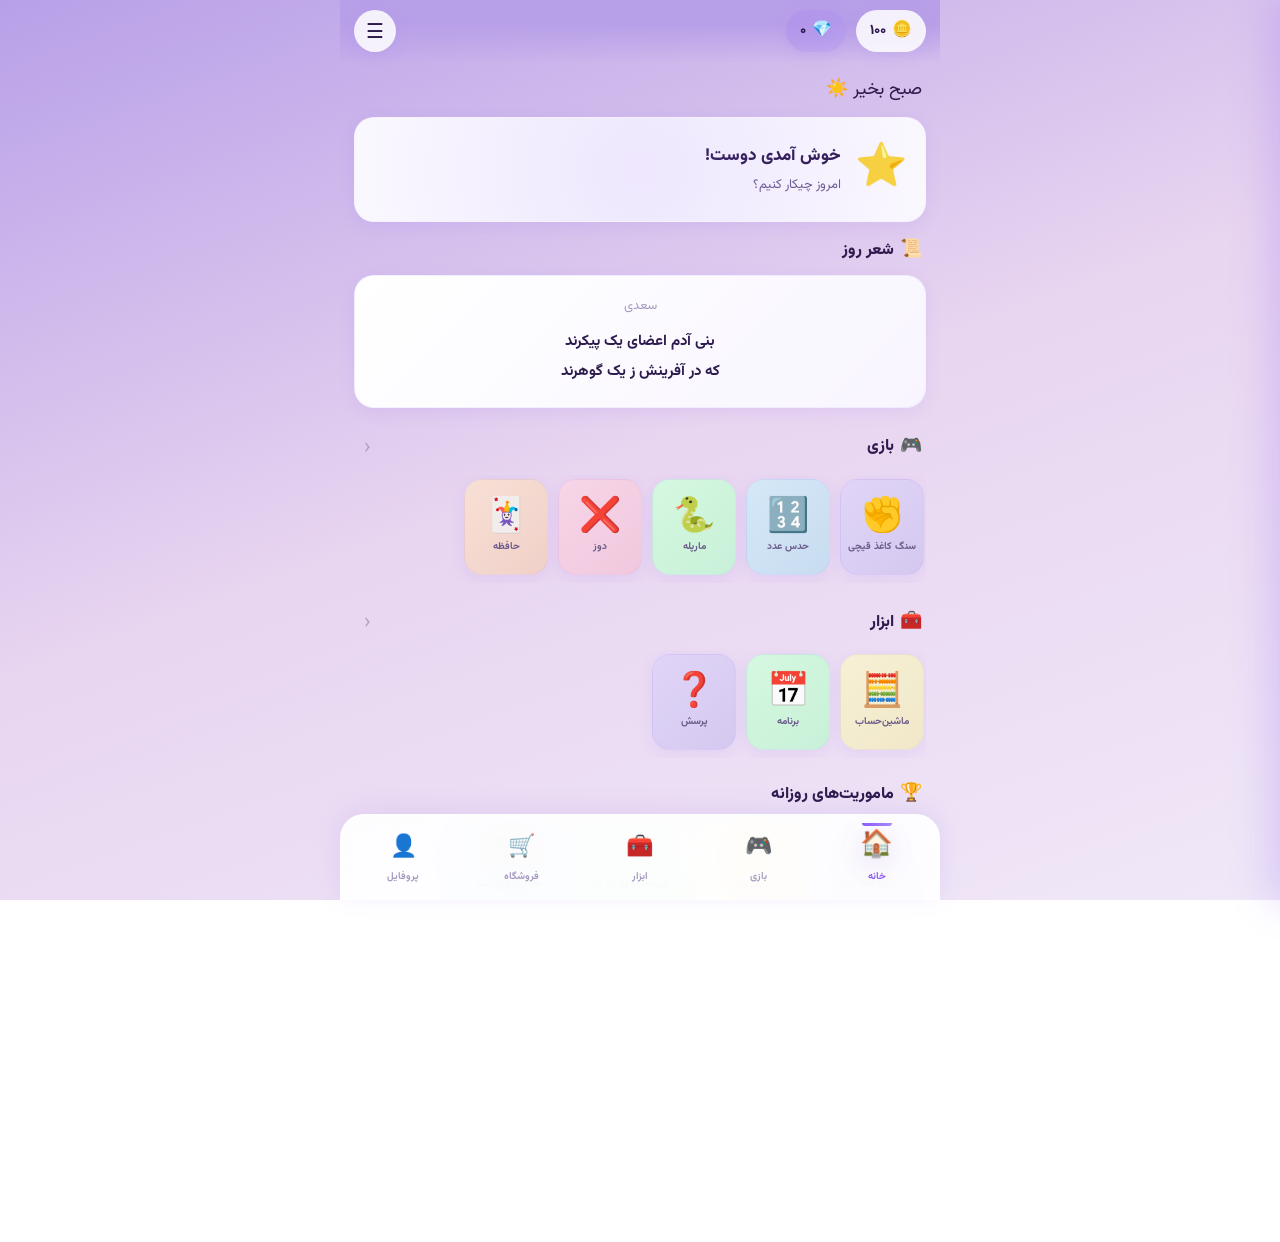
==== commit 1165ef70: "Update index.html" ====
--- a/index.html
+++ b/index.html
@@ -30,6 +30,8 @@
 <link rel="stylesheet" href="css/ttt.css">
 <link rel="stylesheet" href="css/memory.css">
 <link rel="stylesheet" href="css/calc.css">
+<link rel="stylesheet" href="css/planner.css">
+<link rel="stylesheet" href="css/qa.css">
 </head>
 <body data-theme="theme_purple">
 
@@ -145,22 +147,35 @@
 <script src="js/state.js"></script>
 <script src="js/router.js"></script>
 
-<!-- ۳. بازی‌ها -->
+<!-- ۳. داده‌های سؤالات -->
+<script src="js/data/qa-history.js"></script>
+<script src="js/data/qa-geo.js"></script>
+<script src="js/data/qa-science.js"></script>
+<script src="js/data/qa-literature.js"></script>
+<script src="js/data/qa-religion.js"></script>
+<script src="js/data/qa-sport.js"></script>
+<script src="js/data/qa-entertainment.js"></script>
+<script src="js/data/qa-general.js"></script>
+
+<!-- ۴. بازی‌ها -->
 <script src="js/games/rps.js"></script>
 <script src="js/games/guess.js"></script>
 <script src="js/games/snake.js"></script>
 <script src="js/games/ttt.js"></script>
 <script src="js/games/memory.js"></script>
 
-<!-- ۴. ابزارها -->
+<!-- ۵. ابزارها -->
 <script src="js/tools/calc.js"></script>
-
-<!-- ۵. صفحات -->
+<script src="js/tools/planner.js"></script>
+<script src="js/tools/qa.js"></script>
+<script src="js/tools/qa-ai.js"></script>  
+
+<!-- ۶. صفحات -->
 <script src="js/shop.js"></script>
 <script src="js/settings.js"></script>
 <script src="js/profile.js"></script>
 
-<!-- ۶. راه‌اندازی (آخر همه) -->
+<!-- ۷. راه‌اندازی (آخر همه) -->
 <script src="js/app.js"></script>
 
 <!-- ============ PWA ============ -->
@@ -188,4 +203,4 @@
 </script>
 
 </body>
- </html>
+</html>
--- a/css/planner.css
+++ b/css/planner.css
@@ -0,0 +1,482 @@
+/* ===== planner.css - برنامه روزانه و هفتگی ===== */
+
+.planner-page {
+  padding-bottom: 20px;
+  animation: fadeIn 0.4s ease;
+}
+
+/* ---------- نوار بالا ---------- */
+.planner-topbar {
+  display: flex;
+  align-items: center;
+  gap: 10px;
+  padding: 6px 4px 16px;
+}
+
+.planner-back {
+  width: 44px;
+  height: 44px;
+  border-radius: 50%;
+  background: var(--card);
+  border: 1px solid var(--card-b);
+  color: var(--text);
+  font-size: 22px;
+  cursor: pointer;
+  display: flex;
+  align-items: center;
+  justify-content: center;
+  box-shadow: var(--sd2);
+  transition: transform 0.2s ease;
+  font-weight: 300;
+  flex-shrink: 0;
+}
+
+.planner-back:active {
+  transform: scale(0.9);
+}
+
+.planner-title {
+  flex: 1;
+  font-size: 18px;
+  font-weight: 800;
+  color: var(--text);
+}
+
+/* ---------- تب‌ها ---------- */
+.planner-tabs {
+  display: flex;
+  gap: 8px;
+  padding: 6px;
+  background: var(--card);
+  border-radius: 18px;
+  border: 1px solid var(--card-b);
+  box-shadow: var(--sd2);
+  margin-bottom: 16px;
+}
+
+.planner-tab {
+  flex: 1;
+  padding: 12px 14px;
+  border-radius: 14px;
+  background: transparent;
+  border: none;
+  color: var(--text2);
+  font-family: inherit;
+  font-size: 14px;
+  font-weight: 800;
+  cursor: pointer;
+  transition: all 0.3s cubic-bezier(0.34, 1.56, 0.64, 1);
+  display: flex;
+  align-items: center;
+  justify-content: center;
+  gap: 6px;
+}
+
+.planner-tab:active {
+  transform: scale(0.96);
+}
+
+.planner-tab.active {
+  background: linear-gradient(135deg, var(--pr), var(--pr2));
+  color: white;
+  box-shadow: 0 4px 14px var(--pr-soft);
+}
+
+/* ---------- کارت روز ---------- */
+.planner-day-card {
+  background: var(--card);
+  border-radius: 22px;
+  border: 1px solid var(--card-b);
+  box-shadow: var(--sd2);
+  padding: 16px;
+  margin-bottom: 14px;
+  animation: slideInUp 0.4s ease both;
+}
+
+.planner-day-header {
+  display: flex;
+  align-items: center;
+  justify-content: space-between;
+  margin-bottom: 14px;
+  padding-bottom: 12px;
+  border-bottom: 1px solid var(--card-b);
+}
+
+.planner-day-name {
+  display: flex;
+  align-items: center;
+  gap: 8px;
+  font-size: 16px;
+  font-weight: 800;
+  color: var(--text);
+}
+
+.planner-day-name .icon {
+  font-size: 20px;
+}
+
+.planner-day-date {
+  font-size: 11px;
+  color: var(--text3);
+  font-weight: 700;
+}
+
+.planner-day-badge {
+  padding: 6px 12px;
+  background: var(--pr-soft);
+  color: var(--pr);
+  border-radius: 999px;
+  font-size: 11px;
+  font-weight: 800;
+}
+
+/* ---------- نوار پیشرفت ---------- */
+.planner-progress {
+  margin-bottom: 14px;
+}
+
+.planner-progress-bar {
+  height: 8px;
+  background: var(--card2);
+  border-radius: 999px;
+  overflow: hidden;
+  margin-bottom: 6px;
+}
+
+.planner-progress-fill {
+  height: 100%;
+  background: linear-gradient(90deg, var(--pr), var(--gold));
+  border-radius: 999px;
+  transition: width 0.6s cubic-bezier(0.34, 1.56, 0.64, 1);
+  animation: progressFill 1s ease both;
+}
+
+.planner-progress-text {
+  display: flex;
+  justify-content: space-between;
+  font-size: 11px;
+  color: var(--text3);
+  font-weight: 700;
+}
+
+/* ---------- آیتم کار ---------- */
+.planner-item {
+  display: flex;
+  align-items: center;
+  gap: 12px;
+  padding: 12px 14px;
+  background: var(--card2);
+  border-radius: 16px;
+  margin-bottom: 8px;
+  transition: all 0.3s ease;
+  border: 2px solid transparent;
+  animation: slideInUp 0.3s ease both;
+}
+
+.planner-item:active {
+  transform: scale(0.98);
+}
+
+.planner-item.done {
+  background: linear-gradient(135deg, rgba(85, 239, 196, 0.15), rgba(0, 184, 148, 0.15));
+  border-color: rgba(0, 184, 148, 0.3);
+}
+
+.planner-item.done .planner-item-title {
+  text-decoration: line-through;
+  opacity: 0.6;
+}
+
+/* چک‌باکس */
+.planner-check {
+  width: 28px;
+  height: 28px;
+  border-radius: 50%;
+  border: 2.5px solid var(--card-b);
+  background: white;
+  cursor: pointer;
+  display: flex;
+  align-items: center;
+  justify-content: center;
+  transition: all 0.3s cubic-bezier(0.34, 1.56, 0.64, 1);
+  flex-shrink: 0;
+  font-size: 14px;
+  font-weight: 900;
+  color: transparent;
+}
+
+.planner-check:active {
+  transform: scale(0.85);
+}
+
+.planner-check.checked {
+  background: linear-gradient(135deg, #55EFC4, #00B894);
+  border-color: transparent;
+  color: white;
+  animation: popIn 0.35s cubic-bezier(0.34, 1.56, 0.64, 1);
+}
+
+/* اطلاعات کار */
+.planner-item-info {
+  flex: 1;
+  min-width: 0;
+  display: flex;
+  flex-direction: column;
+  gap: 3px;
+}
+
+.planner-item-time {
+  font-size: 11px;
+  color: var(--pr);
+  font-weight: 800;
+  display: flex;
+  align-items: center;
+  gap: 4px;
+}
+
+.planner-item-title {
+  font-size: 14px;
+  font-weight: 700;
+  color: var(--text);
+  white-space: nowrap;
+  overflow: hidden;
+  text-overflow: ellipsis;
+}
+
+/* دکمه‌های اکشن */
+.planner-item-actions {
+  display: flex;
+  gap: 4px;
+  flex-shrink: 0;
+}
+
+.planner-icon-btn {
+  width: 32px;
+  height: 32px;
+  border-radius: 10px;
+  background: transparent;
+  border: none;
+  color: var(--text3);
+  font-size: 15px;
+  cursor: pointer;
+  display: flex;
+  align-items: center;
+  justify-content: center;
+  transition: all 0.2s ease;
+}
+
+.planner-icon-btn:active {
+  transform: scale(0.85);
+  background: var(--card-b);
+}
+
+/* ---------- افزودن کار ---------- */
+.planner-add-btn {
+  width: 100%;
+  padding: 12px;
+  background: transparent;
+  border: 2px dashed var(--card-b);
+  border-radius: 14px;
+  color: var(--text3);
+  font-family: inherit;
+  font-size: 13px;
+  font-weight: 800;
+  cursor: pointer;
+  transition: all 0.25s ease;
+  display: flex;
+  align-items: center;
+  justify-content: center;
+  gap: 6px;
+}
+
+.planner-add-btn:active {
+  transform: scale(0.97);
+  background: var(--pr-soft);
+  border-color: var(--pr);
+  color: var(--pr);
+}
+
+/* ---------- فرم افزودن ---------- */
+.planner-form {
+  background: var(--card2);
+  border-radius: 16px;
+  padding: 14px;
+  margin-bottom: 8px;
+  border: 2px solid var(--pr);
+  animation: slideInUp 0.3s ease;
+}
+
+.planner-form-row {
+  display: flex;
+  gap: 8px;
+  margin-bottom: 8px;
+}
+
+.planner-form-row:last-child {
+  margin-bottom: 0;
+}
+
+.planner-input {
+  flex: 1;
+  padding: 10px 12px;
+  border-radius: 10px;
+  border: 1px solid var(--card-b);
+  background: var(--card);
+  color: var(--text);
+  font-family: inherit;
+  font-size: 14px;
+  outline: none;
+  transition: border-color 0.2s ease;
+  min-width: 0;
+}
+
+.planner-input:focus {
+  border-color: var(--pr);
+}
+
+.planner-input-time {
+  flex: 0 0 90px;
+  padding: 10px 8px;
+  border-radius: 10px;
+  border: 1px solid var(--card-b);
+  background: var(--card);
+  color: var(--text);
+  font-family: inherit;
+  font-size: 13px;
+  outline: none;
+  text-align: center;
+}
+
+.planner-input-time:focus {
+  border-color: var(--pr);
+}
+
+.planner-form-btn {
+  padding: 10px 16px;
+  border-radius: 10px;
+  border: none;
+  font-family: inherit;
+  font-size: 13px;
+  font-weight: 800;
+  cursor: pointer;
+  transition: transform 0.15s ease;
+  white-space: nowrap;
+}
+
+.planner-form-btn:active {
+  transform: scale(0.94);
+}
+
+.planner-form-btn.save {
+  background: linear-gradient(135deg, var(--pr), var(--pr2));
+  color: white;
+  flex: 1;
+}
+
+.planner-form-btn.cancel {
+  background: var(--card);
+  color: var(--text2);
+  border: 1px solid var(--card-b);
+}
+
+/* ---------- آمار ---------- */
+.planner-stats {
+  background: var(--card);
+  border-radius: 22px;
+  border: 1px solid var(--card-b);
+  box-shadow: var(--sd2);
+  padding: 16px;
+  margin-top: 16px;
+  animation: slideInUp 0.5s ease both;
+}
+
+.planner-stats-title {
+  display: flex;
+  align-items: center;
+  gap: 8px;
+  font-size: 15px;
+  font-weight: 800;
+  color: var(--text);
+  margin-bottom: 14px;
+}
+
+.planner-stats-grid {
+  display: grid;
+  grid-template-columns: repeat(2, 1fr);
+  gap: 10px;
+}
+
+.planner-stat-box {
+  background: var(--card2);
+  border-radius: 14px;
+  padding: 12px;
+  text-align: center;
+  transition: transform 0.2s ease;
+}
+
+.planner-stat-box:active {
+  transform: scale(0.97);
+}
+
+.planner-stat-icon {
+  font-size: 22px;
+  margin-bottom: 4px;
+}
+
+.planner-stat-num {
+  font-size: 18px;
+  font-weight: 900;
+  background: linear-gradient(135deg, var(--pr), var(--pr2));
+  -webkit-background-clip: text;
+  background-clip: text;
+  -webkit-text-fill-color: transparent;
+  line-height: 1.1;
+}
+
+.planner-stat-lbl {
+  font-size: 10px;
+  color: var(--text3);
+  font-weight: 700;
+  margin-top: 2px;
+}
+
+/* ---------- حالت خالی ---------- */
+.planner-empty {
+  text-align: center;
+  padding: 30px 20px;
+  color: var(--text3);
+}
+
+.planner-empty-icon {
+  font-size: 48px;
+  margin-bottom: 10px;
+  opacity: 0.5;
+}
+
+.planner-empty-text {
+  font-size: 13px;
+  font-weight: 700;
+}
+
+/* ---------- انیمیشن ---------- */
+@keyframes progressFill {
+  from { width: 0%; }
+}
+
+/* ---------- موبایل کوچیک ---------- */
+@media (max-width: 380px) {
+  .planner-item {
+    padding: 10px 12px;
+    gap: 10px;
+  }
+  .planner-item-title {
+    font-size: 13px;
+  }
+  .planner-check {
+    width: 26px;
+    height: 26px;
+  }
+  .planner-input-time {
+    flex: 0 0 80px;
+  }
+}
--- a/css/qa.css
+++ b/css/qa.css
@@ -0,0 +1,915 @@
+/* ===== qa.css - پرسش و پاسخ + تبدیل عکس به متن ===== */
+
+.qa-page {
+  padding-bottom: 20px;
+  animation: fadeIn 0.4s ease;
+}
+
+/* ---------- نوار بالا ---------- */
+.qa-topbar {
+  display: flex;
+  align-items: center;
+  gap: 10px;
+  padding: 6px 4px 16px;
+}
+
+.qa-back {
+  width: 44px;
+  height: 44px;
+  border-radius: 50%;
+  background: var(--card);
+  border: 1px solid var(--card-b);
+  color: var(--text);
+  font-size: 22px;
+  cursor: pointer;
+  display: flex;
+  align-items: center;
+  justify-content: center;
+  box-shadow: var(--sd2);
+  transition: transform 0.2s ease;
+  font-weight: 300;
+  flex-shrink: 0;
+}
+
+.qa-back:active {
+  transform: scale(0.9);
+}
+
+.qa-title {
+  flex: 1;
+  font-size: 18px;
+  font-weight: 800;
+  color: var(--text);
+}
+
+/* ---------- تب‌ها ---------- */
+.qa-tabs {
+  display: flex;
+  gap: 8px;
+  padding: 6px;
+  background: var(--card);
+  border-radius: 18px;
+  border: 1px solid var(--card-b);
+  box-shadow: var(--sd2);
+  margin-bottom: 16px;
+}
+
+.qa-tab {
+  flex: 1;
+  padding: 12px 14px;
+  border-radius: 14px;
+  background: transparent;
+  border: none;
+  color: var(--text2);
+  font-family: inherit;
+  font-size: 14px;
+  font-weight: 800;
+  cursor: pointer;
+  transition: all 0.3s cubic-bezier(0.34, 1.56, 0.64, 1);
+  display: flex;
+  align-items: center;
+  justify-content: center;
+  gap: 6px;
+}
+
+.qa-tab:active {
+  transform: scale(0.96);
+}
+
+.qa-tab.active {
+  background: linear-gradient(135deg, var(--pr), var(--pr2));
+  color: white;
+  box-shadow: 0 4px 14px var(--pr-soft);
+}
+
+/* ---------- جستجو ---------- */
+.qa-search {
+  position: relative;
+  margin-bottom: 14px;
+}
+
+.qa-search-input {
+  width: 100%;
+  padding: 14px 44px 14px 16px;
+  background: var(--card);
+  border: 1px solid var(--card-b);
+  border-radius: 16px;
+  color: var(--text);
+  font-family: inherit;
+  font-size: 14px;
+  font-weight: 700;
+  outline: none;
+  transition: border-color 0.2s ease;
+  box-shadow: var(--sd2);
+}
+
+.qa-search-input:focus {
+  border-color: var(--pr);
+}
+
+.qa-search-input::placeholder {
+  color: var(--text3);
+}
+
+.qa-search-icon {
+  position: absolute;
+  top: 50%;
+  right: 16px;
+  transform: translateY(-50%);
+  font-size: 18px;
+  opacity: 0.5;
+  pointer-events: none;
+}
+
+/* ---------- دسته‌بندی‌ها ---------- */
+.qa-cats {
+  display: flex;
+  gap: 8px;
+  overflow-x: auto;
+  padding: 4px 2px 12px;
+  scrollbar-width: none;
+}
+
+.qa-cats::-webkit-scrollbar { display: none; }
+
+.qa-cat {
+  flex-shrink: 0;
+  padding: 10px 16px;
+  background: var(--card);
+  border: 2px solid var(--card-b);
+  border-radius: 14px;
+  color: var(--text);
+  font-family: inherit;
+  font-size: 13px;
+  font-weight: 800;
+  cursor: pointer;
+  transition: all 0.25s cubic-bezier(0.34, 1.56, 0.64, 1);
+  display: flex;
+  align-items: center;
+  gap: 6px;
+  white-space: nowrap;
+}
+
+.qa-cat:active {
+  transform: scale(0.95);
+}
+
+.qa-cat.active {
+  background: linear-gradient(135deg, var(--pr), var(--pr2));
+  color: white;
+  border-color: transparent;
+  box-shadow: 0 4px 14px var(--pr-soft);
+}
+
+/* ---------- لیست سؤالات ---------- */
+.qa-list {
+  display: flex;
+  flex-direction: column;
+  gap: 10px;
+}
+
+.qa-item {
+  background: var(--card);
+  border-radius: 18px;
+  border: 1px solid var(--card-b);
+  box-shadow: var(--sd2);
+  padding: 14px 16px;
+  cursor: pointer;
+  transition: all 0.25s cubic-bezier(0.34, 1.56, 0.64, 1);
+  display: flex;
+  align-items: center;
+  gap: 12px;
+  animation: slideInUp 0.4s ease both;
+}
+
+.qa-item:active {
+  transform: scale(0.97);
+  background: var(--pr-soft);
+}
+
+.qa-item-icon {
+  width: 42px;
+  height: 42px;
+  border-radius: 12px;
+  background: var(--card2);
+  display: flex;
+  align-items: center;
+  justify-content: center;
+  font-size: 20px;
+  flex-shrink: 0;
+}
+
+.qa-item-text {
+  flex: 1;
+  font-size: 14px;
+  font-weight: 700;
+  color: var(--text);
+  line-height: 1.4;
+  overflow: hidden;
+  text-overflow: ellipsis;
+  display: -webkit-box;
+  -webkit-line-clamp: 2;
+  -webkit-box-orient: vertical;
+}
+
+.qa-item-arrow {
+  color: var(--text3);
+  font-size: 22px;
+  font-weight: 300;
+  flex-shrink: 0;
+  opacity: 0.6;
+}
+
+/* ---------- صفحهٔ سؤال ---------- */
+.qa-question {
+  animation: slideInUp 0.4s ease;
+}
+
+.qa-question-card {
+  background: linear-gradient(135deg, var(--pr), var(--pr2));
+  color: white;
+  border-radius: 22px;
+  padding: 22px;
+  margin-bottom: 16px;
+  box-shadow: 0 12px 40px rgba(139, 92, 246, 0.3);
+  position: relative;
+  overflow: hidden;
+}
+
+.qa-question-card::before {
+  content: '';
+  position: absolute;
+  top: -50%;
+  right: -30%;
+  width: 200%;
+  height: 200%;
+  background: radial-gradient(circle, rgba(255,255,255,0.15) 0%, transparent 60%);
+  animation: pulse 5s ease-in-out infinite;
+  pointer-events: none;
+}
+
+.qa-question-label {
+  font-size: 12px;
+  opacity: 0.8;
+  margin-bottom: 8px;
+  position: relative;
+  z-index: 2;
+  display: flex;
+  align-items: center;
+  gap: 6px;
+}
+
+.qa-question-text {
+  font-size: 18px;
+  font-weight: 800;
+  line-height: 1.6;
+  position: relative;
+  z-index: 2;
+}
+
+.qa-answer-card {
+  background: var(--card);
+  border-radius: 22px;
+  padding: 22px;
+  border: 1px solid var(--card-b);
+  box-shadow: var(--sd2);
+  animation: slideInUp 0.5s ease both;
+}
+
+.qa-answer-label {
+  font-size: 12px;
+  color: var(--pr);
+  margin-bottom: 10px;
+  display: flex;
+  align-items: center;
+  gap: 6px;
+  font-weight: 800;
+}
+
+.qa-answer-text {
+  font-size: 15px;
+  font-weight: 700;
+  color: var(--text);
+  line-height: 2;
+  white-space: pre-line;
+}
+
+/* ---------- حالت خالی ---------- */
+.qa-empty {
+  text-align: center;
+  padding: 50px 20px;
+  color: var(--text3);
+}
+
+.qa-empty-icon {
+  font-size: 64px;
+  margin-bottom: 14px;
+  opacity: 0.5;
+  animation: float 3s ease-in-out infinite;
+}
+
+.qa-empty-text {
+  font-size: 14px;
+  font-weight: 700;
+  line-height: 1.8;
+}
+
+/* ---------- بخش OCR ---------- */
+.ocr-section {
+  display: flex;
+  flex-direction: column;
+  gap: 14px;
+}
+
+.ocr-upload-box {
+  background: var(--card);
+  border: 3px dashed var(--card-b);
+  border-radius: 22px;
+  padding: 40px 20px;
+  text-align: center;
+  cursor: pointer;
+  transition: all 0.3s ease;
+  position: relative;
+  overflow: hidden;
+}
+
+.ocr-upload-box:active {
+  transform: scale(0.98);
+  background: var(--pr-soft);
+  border-color: var(--pr);
+}
+
+.ocr-upload-icon {
+  font-size: 56px;
+  margin-bottom: 12px;
+  animation: float 3s ease-in-out infinite;
+}
+
+.ocr-upload-title {
+  font-size: 16px;
+  font-weight: 800;
+  color: var(--text);
+  margin-bottom: 6px;
+}
+
+.ocr-upload-hint {
+  font-size: 12px;
+  color: var(--text3);
+  font-weight: 700;
+}
+
+.ocr-preview {
+  background: var(--card);
+  border-radius: 18px;
+  border: 1px solid var(--card-b);
+  overflow: hidden;
+  box-shadow: var(--sd2);
+  position: relative;
+  animation: slideInUp 0.4s ease;
+}
+
+.ocr-preview img {
+  width: 100%;
+  max-height: 300px;
+  object-fit: contain;
+  background: #f8f8f8;
+  display: block;
+}
+
+.ocr-preview-remove {
+  position: absolute;
+  top: 10px;
+  right: 10px;
+  width: 36px;
+  height: 36px;
+  border-radius: 50%;
+  background: rgba(232, 67, 147, 0.9);
+  color: white;
+  border: none;
+  font-size: 18px;
+  cursor: pointer;
+  display: flex;
+  align-items: center;
+  justify-content: center;
+  box-shadow: 0 4px 12px rgba(0, 0, 0, 0.2);
+  transition: transform 0.2s ease;
+}
+
+.ocr-preview-remove:active {
+  transform: scale(0.9);
+}
+
+/* ---------- حالت‌های پردازش ---------- */
+.ocr-status {
+  background: var(--card);
+  border-radius: 18px;
+  padding: 20px;
+  border: 1px solid var(--card-b);
+  box-shadow: var(--sd2);
+  text-align: center;
+  animation: slideInUp 0.4s ease;
+}
+
+.ocr-status-icon {
+  font-size: 42px;
+  margin-bottom: 10px;
+  animation: spin 2s linear infinite;
+}
+
+.ocr-status-icon.done {
+  animation: none;
+}
+
+.ocr-status-text {
+  font-size: 14px;
+  font-weight: 800;
+  color: var(--text);
+  margin-bottom: 6px;
+}
+
+.ocr-status-sub {
+  font-size: 12px;
+  color: var(--text3);
+  font-weight: 700;
+}
+
+.ocr-progress {
+  height: 6px;
+  background: var(--card2);
+  border-radius: 999px;
+  overflow: hidden;
+  margin-top: 12px;
+}
+
+.ocr-progress-fill {
+  height: 100%;
+  background: linear-gradient(90deg, var(--pr), var(--gold));
+  border-radius: 999px;
+  transition: width 0.3s ease;
+}
+
+/* ---------- متن استخراج‌شده ---------- */
+.ocr-result {
+  background: var(--card);
+  border-radius: 18px;
+  padding: 18px;
+  border: 1px solid var(--card-b);
+  box-shadow: var(--sd2);
+  animation: slideInUp 0.5s ease;
+}
+
+.ocr-result-label {
+  font-size: 12px;
+  color: var(--pr);
+  font-weight: 800;
+  margin-bottom: 10px;
+  display: flex;
+  align-items: center;
+  justify-content: space-between;
+}
+
+.ocr-result-text {
+  font-size: 14px;
+  font-weight: 600;
+  color: var(--text);
+  line-height: 1.9;
+  white-space: pre-wrap;
+  word-wrap: break-word;
+  max-height: 300px;
+  overflow-y: auto;
+  padding: 12px;
+  background: var(--card2);
+  border-radius: 12px;
+  min-height: 60px;
+}
+
+.ocr-actions {
+  display: flex;
+  gap: 8px;
+  margin-top: 12px;
+}
+
+.ocr-btn {
+  flex: 1;
+  padding: 12px;
+  border: none;
+  border-radius: 14px;
+  font-family: inherit;
+  font-size: 13px;
+  font-weight: 800;
+  cursor: pointer;
+  transition: all 0.2s cubic-bezier(0.34, 1.56, 0.64, 1);
+  display: flex;
+  align-items: center;
+  justify-content: center;
+  gap: 6px;
+}
+
+.ocr-btn:active {
+  transform: scale(0.95);
+}
+
+.ocr-btn.copy {
+  background: linear-gradient(135deg, var(--pr), var(--pr2));
+  color: white;
+  box-shadow: 0 6px 16px var(--pr-soft);
+}
+
+.ocr-btn.clear {
+  background: var(--card2);
+  color: var(--text2);
+  border: 1px solid var(--card-b);
+}
+
+/* ---------- دانلود مدل ---------- */
+.ocr-download-notice {
+  background: linear-gradient(135deg, #f8f0d5, #f0e8c8);
+  border-radius: 16px;
+  padding: 14px 16px;
+  border: 1px solid rgba(225, 112, 85, 0.2);
+  color: #E17055;
+  font-size: 12px;
+  font-weight: 700;
+  line-height: 1.7;
+  display: flex;
+  gap: 10px;
+  align-items: flex-start;
+  margin-bottom: 14px;
+}
+
+.ocr-download-notice .icon {
+  font-size: 20px;
+  flex-shrink: 0;
+}
+
+/* ---------- موبایل کوچیک ---------- */
+@media (max-width: 380px) {
+  .qa-item-icon {
+    width: 36px;
+    height: 36px;
+    font-size: 17px;
+  }
+  .qa-item-text {
+    font-size: 13px;
+  }
+  .qa-question-text {
+    font-size: 16px;
+  }
+  .ocr-upload-icon {
+    font-size: 46px;
+  }
+}
+
+/* ===== بخش پرسش هوشمند (AI) ===== */
+
+/* ---------- لیست چت‌ها ---------- */
+.ai-chats-header {
+  display: flex;
+  align-items: center;
+  justify-content: space-between;
+  margin-bottom: 14px;
+  padding: 0 4px;
+}
+
+.ai-chats-title {
+  font-size: 15px;
+  font-weight: 800;
+  color: var(--text);
+  display: flex;
+  align-items: center;
+  gap: 6px;
+}
+
+.ai-new-btn {
+  padding: 10px 16px;
+  background: linear-gradient(135deg, var(--pr), var(--pr2));
+  color: white;
+  border: none;
+  border-radius: 14px;
+  font-family: inherit;
+  font-size: 13px;
+  font-weight: 800;
+  cursor: pointer;
+  display: flex;
+  align-items: center;
+  gap: 6px;
+  box-shadow: 0 4px 14px var(--pr-soft);
+  transition: transform 0.2s cubic-bezier(0.34, 1.56, 0.64, 1);
+}
+
+.ai-new-btn:active {
+  transform: scale(0.94);
+}
+
+/* ---------- کارت چت ---------- */
+.ai-chat-item {
+  background: var(--card);
+  border-radius: 18px;
+  border: 1px solid var(--card-b);
+  padding: 14px 16px;
+  margin-bottom: 10px;
+  cursor: pointer;
+  display: flex;
+  align-items: center;
+  gap: 12px;
+  transition: all 0.25s cubic-bezier(0.34, 1.56, 0.64, 1);
+  animation: slideInUp 0.4s ease both;
+}
+
+.ai-chat-item:active {
+  transform: scale(0.97);
+  background: var(--pr-soft);
+}
+
+.ai-chat-item-icon {
+  width: 44px;
+  height: 44px;
+  border-radius: 14px;
+  background: linear-gradient(135deg, var(--pr), var(--pr2));
+  color: white;
+  font-size: 20px;
+  display: flex;
+  align-items: center;
+  justify-content: center;
+  flex-shrink: 0;
+  box-shadow: 0 4px 12px var(--pr-soft);
+}
+
+.ai-chat-item-info {
+  flex: 1;
+  min-width: 0;
+}
+
+.ai-chat-item-title {
+  font-size: 14px;
+  font-weight: 800;
+  color: var(--text);
+  margin-bottom: 4px;
+  white-space: nowrap;
+  overflow: hidden;
+  text-overflow: ellipsis;
+}
+
+.ai-chat-item-preview {
+  font-size: 12px;
+  color: var(--text3);
+  font-weight: 600;
+  white-space: nowrap;
+  overflow: hidden;
+  text-overflow: ellipsis;
+}
+
+.ai-chat-item-arrow {
+  color: var(--text3);
+  font-size: 22px;
+  font-weight: 300;
+  flex-shrink: 0;
+  opacity: 0.6;
+}
+
+/* ---------- حالت خالی ---------- */
+.ai-empty {
+  text-align: center;
+  padding: 50px 20px;
+  color: var(--text3);
+}
+
+.ai-empty-icon {
+  font-size: 64px;
+  margin-bottom: 14px;
+  opacity: 0.5;
+  animation: float 3s ease-in-out infinite;
+}
+
+.ai-empty-text {
+  font-size: 14px;
+  font-weight: 700;
+  line-height: 1.8;
+  margin-bottom: 20px;
+}
+
+/* ---------- صفحهٔ چت ---------- */
+.ai-chat-page {
+  display: flex;
+  flex-direction: column;
+  min-height: calc(100vh - 200px);
+}
+
+.ai-chat-topbar {
+  display: flex;
+  align-items: center;
+  gap: 10px;
+  padding: 6px 4px 16px;
+}
+
+.ai-chat-back {
+  width: 44px;
+  height: 44px;
+  border-radius: 50%;
+  background: var(--card);
+  border: 1px solid var(--card-b);
+  color: var(--text);
+  font-size: 22px;
+  cursor: pointer;
+  display: flex;
+  align-items: center;
+  justify-content: center;
+  box-shadow: var(--sd2);
+  transition: transform 0.2s ease;
+  font-weight: 300;
+  flex-shrink: 0;
+}
+
+.ai-chat-back:active {
+  transform: scale(0.9);
+}
+
+.ai-chat-title {
+  flex: 1;
+  font-size: 16px;
+  font-weight: 800;
+  color: var(--text);
+  white-space: nowrap;
+  overflow: hidden;
+  text-overflow: ellipsis;
+}
+
+.ai-chat-menu {
+  width: 44px;
+  height: 44px;
+  border-radius: 50%;
+  background: var(--card);
+  border: 1px solid var(--card-b);
+  color: var(--text);
+  font-size: 22px;
+  cursor: pointer;
+  display: flex;
+  align-items: center;
+  justify-content: center;
+  box-shadow: var(--sd2);
+  transition: transform 0.2s ease;
+  flex-shrink: 0;
+}
+
+.ai-chat-menu:active {
+  transform: scale(0.9);
+}
+
+/* ---------- پیام‌ها ---------- */
+.ai-messages {
+  flex: 1;
+  display: flex;
+  flex-direction: column;
+  gap: 12px;
+  padding: 8px 2px 16px;
+  margin-bottom: 12px;
+}
+
+.ai-msg {
+  max-width: 85%;
+  padding: 12px 16px;
+  border-radius: 20px;
+  font-size: 14px;
+  line-height: 1.8;
+  font-weight: 600;
+  white-space: pre-wrap;
+  word-wrap: break-word;
+  animation: slideInUp 0.3s ease;
+}
+
+.ai-msg.user {
+  align-self: flex-end;
+  background: linear-gradient(135deg, var(--pr), var(--pr2));
+  color: white;
+  border-bottom-left-radius: 6px;
+  box-shadow: 0 6px 18px var(--pr-soft);
+}
+
+.ai-msg.ai {
+  align-self: flex-start;
+  background: var(--card);
+  color: var(--text);
+  border: 1px solid var(--card-b);
+  border-bottom-right-radius: 6px;
+  box-shadow: var(--sd2);
+}
+
+.ai-msg.typing {
+  color: var(--text3);
+  font-style: italic;
+}
+
+/* ---------- input ---------- */
+.ai-input-box {
+  display: flex;
+  align-items: flex-end;
+  gap: 8px;
+  padding: 8px;
+  background: var(--card);
+  border-radius: 22px;
+  border: 1px solid var(--card-b);
+  box-shadow: var(--sd2);
+  position: sticky;
+  bottom: 90px;
+  margin-bottom: 4px;
+}
+
+.ai-input {
+  flex: 1;
+  padding: 10px 14px;
+  background: transparent;
+  border: none;
+  color: var(--text);
+  font-family: inherit;
+  font-size: 14px;
+  font-weight: 600;
+  outline: none;
+  resize: none;
+  max-height: 120px;
+  min-height: 24px;
+  line-height: 1.5;
+}
+
+.ai-input::placeholder {
+  color: var(--text3);
+}
+
+.ai-send-btn {
+  width: 44px;
+  height: 44px;
+  border-radius: 50%;
+  background: linear-gradient(135deg, var(--pr), var(--pr2));
+  color: white;
+  border: none;
+  font-size: 20px;
+  cursor: pointer;
+  display: flex;
+  align-items: center;
+  justify-content: center;
+  flex-shrink: 0;
+  box-shadow: 0 4px 14px var(--pr-soft);
+  transition: transform 0.2s cubic-bezier(0.34, 1.56, 0.64, 1);
+}
+
+.ai-send-btn:active {
+  transform: scale(0.9);
+}
+
+.ai-send-btn:disabled {
+  opacity: 0.4;
+  cursor: not-allowed;
+}
+
+.ai-send-btn.loading {
+  animation: pulseSoft 1s ease-in-out infinite;
+}
+
+/* ---------- منوی چت (⋮) ---------- */
+.ai-menu-popup {
+  position: absolute;
+  top: 60px;
+  right: 16px;
+  background: var(--card);
+  border-radius: 16px;
+  border: 1px solid var(--card-b);
+  box-shadow: 0 8px 32px rgba(0, 0, 0, 0.2);
+  padding: 8px;
+  z-index: 100;
+  min-width: 200px;
+  animation: slideInDown 0.2s ease;
+}
+
+.ai-menu-item {
+  display: flex;
+  align-items: center;
+  gap: 10px;
+  padding: 12px 14px;
+  border-radius: 12px;
+  font-size: 14px;
+  font-weight: 700;
+  color: var(--text);
+  cursor: pointer;
+  transition: background 0.15s ease;
+}
+
+.ai-menu-item:active {
+  background: var(--pr-soft);
+}
+
+.ai-menu-item.danger {
+  color: #E84393;
+}
+
+/* ---------- لودینگ اولیه ---------- */
+.ai-loading-badge {
+  display: inline-flex;
+  align-items: center;
+  gap: 6px;
+  padding: 6px 12px;
+  background: linear-gradient(135deg, #f8f0d5, #f0e8c8);
+  color: #E17055;
+  border-radius: 999px;
+  font-size: 11px;
+  font-weight: 800;
+  margin-bottom: 10px;
+  }
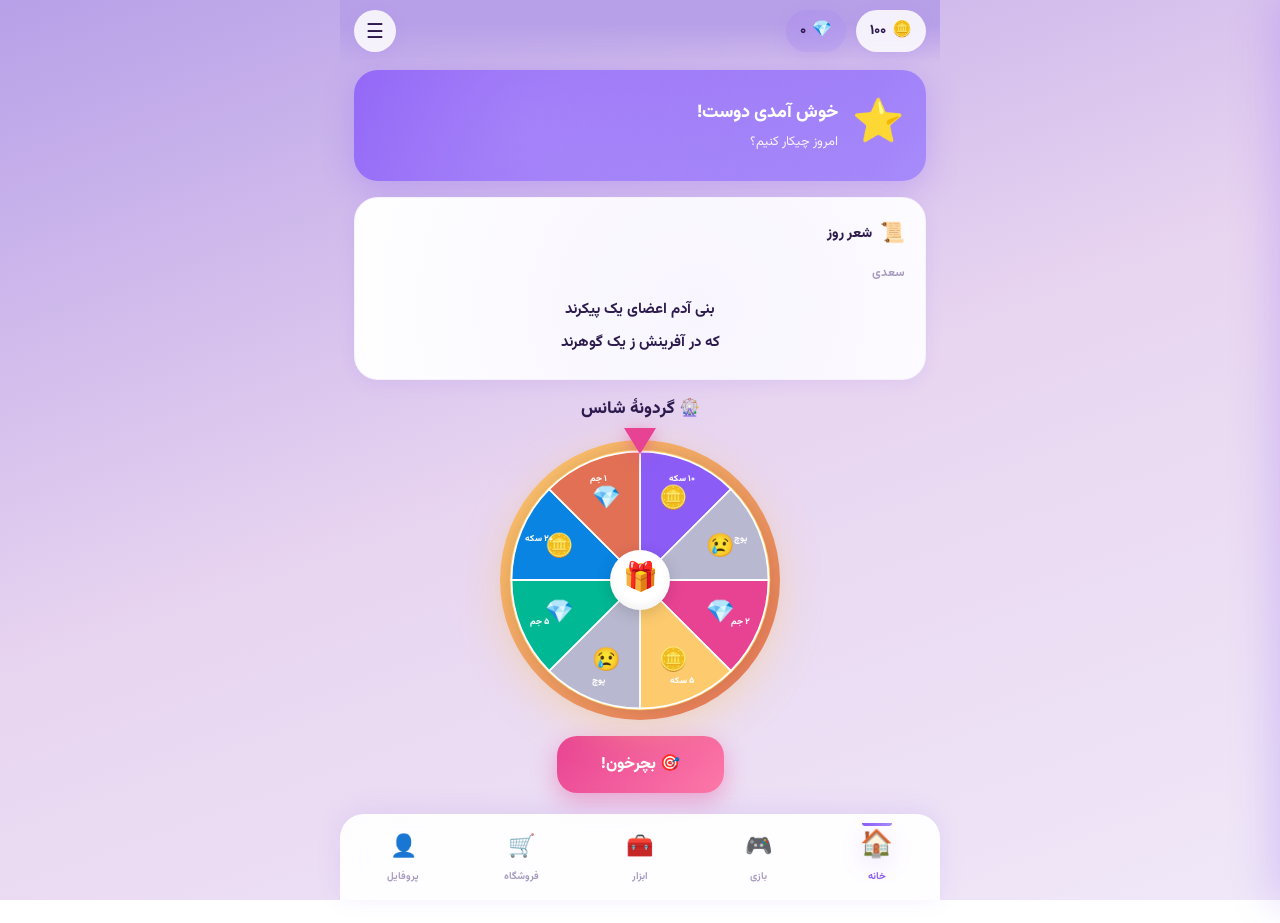
==== commit d590f2cd: "Update index.html" ====
--- a/index.html
+++ b/index.html
@@ -32,6 +32,7 @@
 <link rel="stylesheet" href="css/calc.css">
 <link rel="stylesheet" href="css/planner.css">
 <link rel="stylesheet" href="css/qa.css">
+<link rel="stylesheet" href="css/wheel.css">
 </head>
 <body data-theme="theme_purple">
 
@@ -82,7 +83,7 @@
 <div class="app">
 
   <section id="view-home" class="view active">
-    <div id="greeting" class="sec-title" style="padding:6px 4px 12px;font-size:18px"></div>
+    <div id="greeting" class="sec-title" style="display:none"></div>
     <div id="homeContent"></div>
   </section>
 
@@ -167,15 +168,18 @@
 <!-- ۵. ابزارها -->
 <script src="js/tools/calc.js"></script>
 <script src="js/tools/planner.js"></script>
+<script src="js/tools/qa-ai.js"></script>
 <script src="js/tools/qa.js"></script>
-<script src="js/tools/qa-ai.js"></script>  
-
-<!-- ۶. صفحات -->
+
+<!-- ۶. گردونه -->
+<script src="js/wheel.js"></script>
+
+<!-- ۷. صفحات -->
 <script src="js/shop.js"></script>
 <script src="js/settings.js"></script>
 <script src="js/profile.js"></script>
 
-<!-- ۷. راه‌اندازی (آخر همه) -->
+<!-- ۸. راه‌اندازی (آخر همه) -->
 <script src="js/app.js"></script>
 
 <!-- ============ PWA ============ -->
@@ -203,4 +207,4 @@
 </script>
 
 </body>
-</html>
+  </html>
--- a/css/qa.css
+++ b/css/qa.css
@@ -913,3 +913,192 @@
   font-weight: 800;
   margin-bottom: 10px;
   }
+
+/* ===== استایل‌های جدید برای AI ===== */
+
+/* دکمهٔ 📷 داخل input */
+.ai-image-btn {
+  width: 44px;
+  height: 44px;
+  border-radius: 50%;
+  background: var(--card2);
+  border: 1px solid var(--card-b);
+  color: var(--text);
+  font-size: 20px;
+  cursor: pointer;
+  display: flex;
+  align-items: center;
+  justify-content: center;
+  flex-shrink: 0;
+  transition: transform 0.2s cubic-bezier(0.34, 1.56, 0.64, 1);
+}
+
+.ai-image-btn:active {
+  transform: scale(0.9);
+  background: var(--pr-soft);
+}
+
+.ai-image-btn:disabled {
+  opacity: 0.4;
+  cursor: not-allowed;
+}
+
+/* پیش‌نمایش عکس انتخاب‌شده */
+.ai-selected-image-preview {
+  position: relative;
+  margin: 8px 0;
+  border-radius: 16px;
+  overflow: hidden;
+  background: var(--card);
+  border: 1px solid var(--card-b);
+  box-shadow: var(--sd2);
+  animation: slideInUp 0.3s ease;
+  max-height: 200px;
+  display: flex;
+  align-items: center;
+  justify-content: center;
+}
+
+.ai-selected-image-preview img {
+  max-width: 100%;
+  max-height: 200px;
+  object-fit: contain;
+  display: block;
+}
+
+.ai-selected-image-remove {
+  position: absolute;
+  top: 8px;
+  right: 8px;
+  width: 32px;
+  height: 32px;
+  border-radius: 50%;
+  background: rgba(232, 67, 147, 0.9);
+  color: white;
+  border: none;
+  font-size: 16px;
+  cursor: pointer;
+  display: flex;
+  align-items: center;
+  justify-content: center;
+  box-shadow: 0 4px 12px rgba(0, 0, 0, 0.2);
+  transition: transform 0.2s ease;
+}
+
+.ai-selected-image-remove:active {
+  transform: scale(0.9);
+}
+
+/* دکمهٔ کپی زیر پیام AI */
+.ai-copy-btn {
+  display: inline-flex;
+  align-items: center;
+  gap: 4px;
+  margin-top: 8px;
+  padding: 6px 12px;
+  background: transparent;
+  border: 1px solid var(--card-b);
+  border-radius: 10px;
+  color: var(--text3);
+  font-family: inherit;
+  font-size: 11px;
+  font-weight: 700;
+  cursor: pointer;
+  transition: all 0.2s ease;
+}
+
+.ai-copy-btn:active {
+  transform: scale(0.94);
+  background: var(--pr-soft);
+  color: var(--pr);
+  border-color: var(--pr);
+}
+
+.ai-copy-btn:hover {
+  border-color: var(--pr);
+  color: var(--pr);
+}
+
+/* دکمهٔ دانلود عکس */
+.ai-download-btn {
+  display: inline-flex;
+  align-items: center;
+  gap: 6px;
+  margin-top: 10px;
+  padding: 10px 18px;
+  background: linear-gradient(135deg, var(--pr), var(--pr2));
+  border: none;
+  border-radius: 12px;
+  color: white;
+  font-family: inherit;
+  font-size: 12px;
+  font-weight: 800;
+  cursor: pointer;
+  box-shadow: 0 4px 14px var(--pr-soft);
+  transition: transform 0.2s cubic-bezier(0.34, 1.56, 0.64, 1);
+}
+
+.ai-download-btn:active {
+  transform: scale(0.94);
+}
+
+/* پیام با عکس - بدون padding اضافی */
+.ai-msg img {
+  max-width: 100%;
+  border-radius: 12px;
+  display: block;
+}
+
+/* انیمیشن typing (نقطه‌ها) */
+.ai-msg.typing {
+  position: relative;
+}
+
+.ai-msg.typing::after {
+  content: '';
+  display: inline-block;
+  width: 4px;
+  height: 4px;
+  border-radius: 50%;
+  background: var(--pr);
+  margin-right: 4px;
+  animation: typingDots 1.4s ease-in-out infinite;
+  vertical-align: middle;
+}
+
+@keyframes typingDots {
+  0%, 60%, 100% { opacity: 0.3; }
+  30% { opacity: 1; }
+}
+
+/* فاصلهٔ input از نوار پایین */
+.ai-input-box {
+  margin-bottom: 90px;
+}
+
+/* موبایل کوچیک */
+@media (max-width: 380px) {
+  .ai-image-btn,
+  .ai-send-btn {
+    width: 40px;
+    height: 40px;
+    font-size: 18px;
+  }
+  .ai-input {
+    padding: 8px 10px;
+    font-size: 13px;
+  }
+  .ai-msg {
+    font-size: 13px;
+    padding: 10px 14px;
+    max-width: 90%;
+  }
+  .ai-copy-btn {
+    font-size: 10px;
+    padding: 5px 10px;
+  }
+  .ai-download-btn {
+    font-size: 11px;
+    padding: 8px 14px;
+  }
+  }
--- a/css/wheel.css
+++ b/css/wheel.css
@@ -0,0 +1,398 @@
+/* ===== wheel.css - گردونهٔ شانس روزانه ===== */
+
+/* ---------- صفحهٔ خانه ---------- */
+.home-page {
+  display: flex;
+  flex-direction: column;
+  gap: 16px;
+  padding-bottom: 20px;
+  animation: fadeIn 0.4s ease;
+}
+
+/* ---------- خوش‌آمد ---------- */
+.welcome-card {
+  background: linear-gradient(135deg, var(--pr), var(--pr2));
+  color: white;
+  border-radius: 24px;
+  padding: 22px;
+  display: flex;
+  align-items: center;
+  gap: 14px;
+  box-shadow: 0 8px 32px rgba(139, 92, 246, 0.3);
+  position: relative;
+  overflow: hidden;
+  animation: slideInUp 0.5s ease both;
+}
+
+.welcome-card::before {
+  content: '';
+  position: absolute;
+  top: -50%;
+  right: -30%;
+  width: 200%;
+  height: 200%;
+  background: radial-gradient(circle, rgba(255,255,255,0.15) 0%, transparent 60%);
+  animation: pulse 5s ease-in-out infinite;
+  pointer-events: none;
+}
+
+.welcome-icon {
+  font-size: 42px;
+  position: relative;
+  z-index: 2;
+  animation: float 3s ease-in-out infinite;
+}
+
+.welcome-text {
+  flex: 1;
+  position: relative;
+  z-index: 2;
+}
+
+.welcome-title {
+  font-size: 18px;
+  font-weight: 800;
+  margin-bottom: 4px;
+}
+
+.welcome-sub {
+  font-size: 13px;
+  opacity: 0.9;
+}
+
+/* ---------- شعر روز ---------- */
+.poem-card {
+  background: var(--card);
+  border: 1px solid var(--card-b);
+  border-radius: 24px;
+  padding: 20px;
+  box-shadow: var(--sd2);
+  position: relative;
+  overflow: hidden;
+  animation: slideInUp 0.5s ease both;
+  animation-delay: 0.1s;
+}
+
+.poem-card::before {
+  content: '';
+  position: absolute;
+  top: -40%;
+  left: -40%;
+  width: 200%;
+  height: 200%;
+  background: radial-gradient(circle, var(--pr-soft) 0%, transparent 70%);
+  pointer-events: none;
+  opacity: 0.4;
+}
+
+.poem-header {
+  display: flex;
+  align-items: center;
+  gap: 8px;
+  margin-bottom: 14px;
+  position: relative;
+  z-index: 2;
+}
+
+.poem-header .icon {
+  font-size: 20px;
+  animation: wiggle 3s ease-in-out infinite;
+}
+
+.poem-header .title {
+  font-size: 14px;
+  font-weight: 800;
+  color: var(--text);
+}
+
+.poem-poet {
+  font-size: 12px;
+  color: var(--text3);
+  margin-bottom: 10px;
+  font-weight: 700;
+  position: relative;
+  z-index: 2;
+}
+
+.poem-text {
+  font-size: 15px;
+  font-weight: 700;
+  color: var(--text);
+  line-height: 2.2;
+  text-align: center;
+  white-space: pre-line;
+  position: relative;
+  z-index: 2;
+}
+
+/* ---------- گردونه ---------- */
+.wheel-section {
+  display: flex;
+  flex-direction: column;
+  align-items: center;
+  gap: 16px;
+  animation: slideInUp 0.5s ease both;
+  animation-delay: 0.2s;
+  position: relative;
+}
+
+.wheel-title {
+  font-size: 17px;
+  font-weight: 800;
+  color: var(--text);
+  display: flex;
+  align-items: center;
+  gap: 8px;
+}
+
+.wheel-container {
+  position: relative;
+  width: 280px;
+  height: 280px;
+  max-width: 90vw;
+  max-height: 90vw;
+}
+
+.wheel-bg {
+  position: absolute;
+  inset: 0;
+  border-radius: 50%;
+  background: linear-gradient(135deg, #FDCB6E, #E17055);
+  box-shadow: 0 12px 40px rgba(253, 203, 110, 0.4);
+  padding: 8px;
+}
+
+.wheel-svg {
+  width: 100%;
+  height: 100%;
+  display: block;
+  border-radius: 50%;
+  transition: transform 4s cubic-bezier(0.1, 0.6, 0.3, 1);
+  filter: drop-shadow(0 0 8px rgba(0,0,0,0.1));
+}
+
+.wheel-svg.spinning {
+  transition: transform 5s cubic-bezier(0.15, 0.8, 0.2, 1);
+}
+
+/* اشاره‌گر */
+.wheel-pointer {
+  position: absolute;
+  top: -12px;
+  left: 50%;
+  transform: translateX(-50%);
+  width: 0;
+  height: 0;
+  border-left: 16px solid transparent;
+  border-right: 16px solid transparent;
+  border-top: 26px solid #E84393;
+  filter: drop-shadow(0 4px 8px rgba(232, 67, 147, 0.5));
+  z-index: 10;
+  animation: bounce 1.5s ease-in-out infinite;
+}
+
+/* مرکز گردونه */
+.wheel-center {
+  position: absolute;
+  top: 50%;
+  left: 50%;
+  transform: translate(-50%, -50%);
+  width: 60px;
+  height: 60px;
+  border-radius: 50%;
+  background: white;
+  display: flex;
+  align-items: center;
+  justify-content: center;
+  font-size: 28px;
+  box-shadow: 0 4px 16px rgba(0,0,0,0.15), inset 0 -4px 8px rgba(0,0,0,0.05);
+  z-index: 5;
+  cursor: pointer;
+  transition: transform 0.2s ease;
+}
+
+.wheel-center:active {
+  transform: translate(-50%, -50%) scale(0.9);
+}
+
+.wheel-center.disabled {
+  opacity: 0.5;
+  cursor: not-allowed;
+}
+
+/* دکمهٔ چرخوندن */
+.wheel-spin-btn {
+  padding: 16px 44px;
+  background: linear-gradient(135deg, #E84393, #FD79A8);
+  color: white;
+  border: none;
+  border-radius: 20px;
+  font-family: inherit;
+  font-size: 16px;
+  font-weight: 800;
+  cursor: pointer;
+  box-shadow: 0 8px 24px rgba(232, 67, 147, 0.4);
+  transition: all 0.3s cubic-bezier(0.34, 1.56, 0.64, 1);
+  display: flex;
+  align-items: center;
+  gap: 8px;
+}
+
+.wheel-spin-btn:active {
+  transform: scale(0.94);
+}
+
+.wheel-spin-btn:disabled {
+  background: var(--card2);
+  color: var(--text3);
+  cursor: not-allowed;
+  box-shadow: none;
+  opacity: 0.7;
+}
+
+/* تایمر قفل */
+.wheel-lock {
+  padding: 14px 24px;
+  background: var(--card);
+  border: 1px solid var(--card-b);
+  border-radius: 18px;
+  box-shadow: var(--sd2);
+  display: flex;
+  align-items: center;
+  gap: 10px;
+  font-size: 14px;
+  font-weight: 800;
+  color: var(--text);
+}
+
+.wheel-lock .icon {
+  font-size: 22px;
+  animation: pulseSoft 2s ease-in-out infinite;
+}
+
+.wheel-lock .time {
+  color: var(--pr);
+  font-weight: 900;
+  font-family: monospace, 'Vazirmatn';
+  letter-spacing: 1px;
+  direction: ltr;
+}
+
+/* ---------- مودال نتیجه ---------- */
+.wheel-modal {
+  position: fixed;
+  inset: 0;
+  background: rgba(45, 27, 78, 0.55);
+  backdrop-filter: blur(6px);
+  -webkit-backdrop-filter: blur(6px);
+  z-index: 500;
+  display: flex;
+  align-items: center;
+  justify-content: center;
+  padding: 24px;
+  opacity: 0;
+  pointer-events: none;
+  transition: opacity 0.3s ease;
+}
+
+.wheel-modal.show {
+  opacity: 1;
+  pointer-events: auto;
+}
+
+.wheel-modal-box {
+  background: linear-gradient(160deg, #fff8e7, #fde8c8);
+  border-radius: 28px;
+  padding: 30px 24px;
+  max-width: 340px;
+  width: 100%;
+  text-align: center;
+  box-shadow: 0 20px 60px rgba(0, 0, 0, 0.35);
+  transform: scale(0.5) rotate(-10deg);
+  transition: transform 0.5s cubic-bezier(0.34, 1.56, 0.64, 1);
+}
+
+.wheel-modal.show .wheel-modal-box {
+  transform: scale(1) rotate(0);
+}
+
+.wheel-modal-icon {
+  font-size: 64px;
+  margin-bottom: 12px;
+  animation: bounce 1.5s ease-in-out infinite;
+}
+
+.wheel-modal-title {
+  font-size: 24px;
+  font-weight: 900;
+  color: #00B894;
+  margin-bottom: 8px;
+}
+
+.wheel-modal-title.lose {
+  color: #E84393;
+}
+
+.wheel-modal-desc {
+  font-size: 14px;
+  color: #6b5b8a;
+  margin-bottom: 18px;
+  font-weight: 700;
+}
+
+.wheel-modal-reward {
+  display: inline-flex;
+  align-items: center;
+  gap: 6px;
+  padding: 12px 24px;
+  background: rgba(253, 203, 110, 0.3);
+  border-radius: 999px;
+  font-size: 20px;
+  font-weight: 900;
+  color: #E17055;
+  margin-bottom: 18px;
+}
+
+.wheel-modal-btn {
+  padding: 14px 36px;
+  background: linear-gradient(135deg, var(--pr), var(--pr2));
+  border: none;
+  border-radius: 16px;
+  color: white;
+  font-family: inherit;
+  font-size: 15px;
+  font-weight: 800;
+  cursor: pointer;
+  box-shadow: 0 8px 24px var(--pr-soft);
+  transition: transform 0.2s ease;
+}
+
+.wheel-modal-btn:active {
+  transform: scale(0.94);
+}
+
+/* ---------- موبایل کوچیک ---------- */
+@media (max-width: 380px) {
+  .wheel-container {
+    width: 240px;
+    height: 240px;
+  }
+  .wheel-center {
+    width: 50px;
+    height: 50px;
+    font-size: 22px;
+  }
+  .wheel-spin-btn {
+    padding: 14px 32px;
+    font-size: 15px;
+  }
+  .welcome-icon {
+    font-size: 36px;
+  }
+  .welcome-title {
+    font-size: 16px;
+  }
+  .poem-text {
+    font-size: 14px;
+  }
+    }
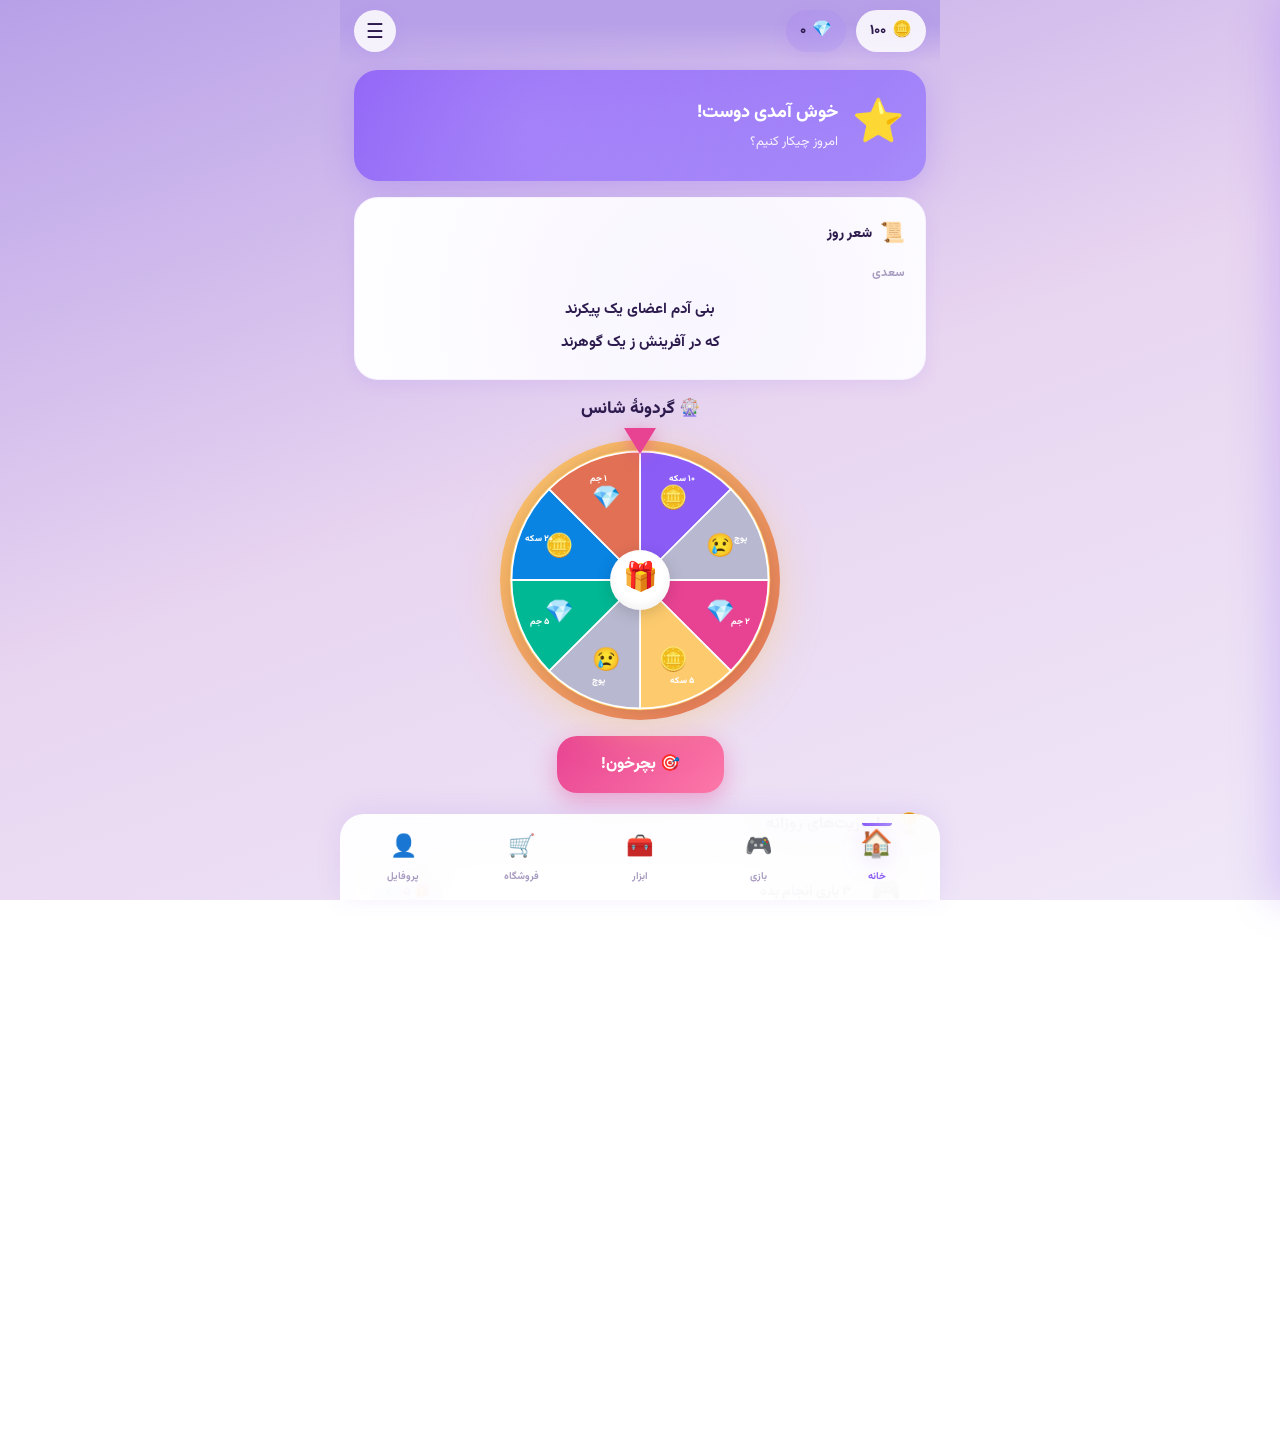
==== commit 97bd601a: "Update index.html" ====
--- a/index.html
+++ b/index.html
@@ -26,13 +26,13 @@
 <link rel="stylesheet" href="css/menu.css">
 <link rel="stylesheet" href="css/rps.css">
 <link rel="stylesheet" href="css/guess.css">
-<link rel="stylesheet" href="css/snake.css">
 <link rel="stylesheet" href="css/ttt.css">
 <link rel="stylesheet" href="css/memory.css">
 <link rel="stylesheet" href="css/calc.css">
 <link rel="stylesheet" href="css/planner.css">
 <link rel="stylesheet" href="css/qa.css">
 <link rel="stylesheet" href="css/wheel.css">
+<link rel="stylesheet" href="css/missions.css">
 </head>
 <body data-theme="theme_purple">
 
@@ -69,10 +69,6 @@
       <span class="menu-icon">⚙️</span>
       <span>تنظیمات</span>
     </div>
-    <div class="menu-item" data-go="home">
-      <span class="menu-icon">❓</span>
-      <span>راهنما و درباره</span>
-    </div>
   </div>
   <div class="menu-footer">
     ⭐ ستاره — نسخه ۲.۰
@@ -161,7 +157,6 @@
 <!-- ۴. بازی‌ها -->
 <script src="js/games/rps.js"></script>
 <script src="js/games/guess.js"></script>
-<script src="js/games/snake.js"></script>
 <script src="js/games/ttt.js"></script>
 <script src="js/games/memory.js"></script>
 
@@ -171,8 +166,9 @@
 <script src="js/tools/qa-ai.js"></script>
 <script src="js/tools/qa.js"></script>
 
-<!-- ۶. گردونه -->
+<!-- ۶. گردونه و ماموریت‌ها -->
 <script src="js/wheel.js"></script>
+<script src="js/missions.js"></script>
 
 <!-- ۷. صفحات -->
 <script src="js/shop.js"></script>
@@ -207,4 +203,4 @@
 </script>
 
 </body>
-  </html>
+                                </html>
--- a/css/rps.css
+++ b/css/rps.css
@@ -1,9 +1,11 @@
-/* ===== rps.css - بازی سنگ کاغذ قیچی ===== */
-
-/* ---------- کانتینر اصلی ---------- */
+/* ===== rps.css - بازی سنگ کاغذ قیچی (نسخهٔ جدید) ===== */
+
 .rps-page {
   padding-bottom: 20px;
   animation: fadeIn 0.4s ease;
+  display: flex;
+  flex-direction: column;
+  gap: 14px;
 }
 
 /* ---------- نوار بالا ---------- */
@@ -11,7 +13,7 @@
   display: flex;
   align-items: center;
   gap: 12px;
-  padding: 6px 4px 18px;
+  padding: 6px 4px 4px;
 }
 
 .rps-back {
@@ -29,6 +31,7 @@
   box-shadow: var(--sd2);
   transition: transform 0.2s ease;
   font-weight: 300;
+  flex-shrink: 0;
 }
 
 .rps-back:active {
@@ -37,7 +40,7 @@
 
 .rps-title {
   flex: 1;
-  font-size: 20px;
+  font-size: 19px;
   font-weight: 800;
   color: var(--text);
 }
@@ -57,7 +60,6 @@
 .rps-levels {
   display: flex;
   gap: 8px;
-  margin-bottom: 16px;
   overflow-x: auto;
   padding: 4px 0;
   scrollbar-width: none;
@@ -68,10 +70,10 @@
 .rps-level {
   flex: 1;
   min-width: 90px;
-  padding: 10px 12px;
+  padding: 11px 12px;
   background: var(--card);
   border: 2px solid var(--card-b);
-  border-radius: 14px;
+  border-radius: 16px;
   color: var(--text);
   font-family: inherit;
   font-size: 13px;
@@ -98,13 +100,12 @@
   display: flex;
   align-items: center;
   justify-content: space-around;
-  padding: 24px 12px;
-  background: var(--card);
-  border-radius: 24px;
-  border: 1px solid var(--card-b);
-  box-shadow: var(--sd2);
-  margin-bottom: 16px;
-  min-height: 180px;
+  padding: 26px 12px;
+  background: linear-gradient(135deg, #f8f5ff, #ede5ff);
+  border-radius: 28px;
+  border: 1px solid var(--card-b);
+  box-shadow: var(--sd2);
+  min-height: 200px;
   position: relative;
   overflow: hidden;
 }
@@ -128,41 +129,44 @@
 }
 
 .rps-avatar {
-  width: 90px;
-  height: 90px;
+  width: 100px;
+  height: 100px;
   border-radius: 50%;
   background: var(--card2);
-  border: 3px solid var(--card-b);
+  border: 4px solid var(--card-b);
   display: flex;
   align-items: center;
   justify-content: center;
-  font-size: 52px;
-  transition: all 0.4s cubic-bezier(0.34, 1.56, 0.64, 1);
+  font-size: 58px;
+  transition: all 0.5s cubic-bezier(0.34, 1.56, 0.64, 1);
   box-shadow: 0 8px 24px rgba(0, 0, 0, 0.08);
+  position: relative;
 }
 
 .rps-avatar.player {
-  background: linear-gradient(135deg, #d0e0f8, #b8c8f0);
-  border-color: #8b5cf6;
+  background: linear-gradient(135deg, #d0e0f8, #a8c8f0);
+  border-color: #0984E3;
 }
 
 .rps-avatar.ai {
-  background: linear-gradient(135deg, #f8d5e8, #f0c8dd);
+  background: linear-gradient(135deg, #f8d5e8, #f0a8c8);
   border-color: #E84393;
 }
 
+/* انیمیشن برد */
 .rps-avatar.win {
-  animation: winnerPop 0.8s cubic-bezier(0.34, 1.56, 0.64, 1) infinite;
-  box-shadow: 0 0 0 6px rgba(253, 203, 110, 0.4), 0 0 40px rgba(253, 203, 110, 0.6);
+  animation: winnerPop 1s cubic-bezier(0.34, 1.56, 0.64, 1) infinite;
+  box-shadow: 0 0 0 8px rgba(253, 203, 110, 0.45), 0 0 50px rgba(253, 203, 110, 0.6);
 }
 
 .rps-avatar.lose {
-  opacity: 0.45;
-  transform: scale(0.88);
-}
-
+  opacity: 0.4;
+  transform: scale(0.85);
+}
+
+/* VS */
 .rps-vs {
-  font-size: 32px;
+  font-size: 36px;
   font-weight: 900;
   background: linear-gradient(135deg, var(--pr), var(--gold));
   -webkit-background-clip: text;
@@ -180,7 +184,7 @@
   font-weight: 700;
 }
 
-/* ---------- انیمیشن برنده ---------- */
+/* ---------- انیمیشن‌ها ---------- */
 @keyframes winnerPop {
   0%, 100% { transform: scale(1) rotate(0deg); }
   25%      { transform: scale(1.08) rotate(-4deg); }
@@ -189,22 +193,42 @@
 
 @keyframes attackLeft {
   0%   { transform: translateX(0) scale(1); }
-  50%  { transform: translateX(40px) scale(1.15); }
+  50%  { transform: translateX(55px) scale(1.15) rotate(-8deg); }
   100% { transform: translateX(0) scale(1); }
 }
 
 @keyframes attackRight {
   0%   { transform: translateX(0) scale(1); }
-  50%  { transform: translateX(-40px) scale(1.15); }
+  50%  { transform: translateX(-55px) scale(1.15) rotate(8deg); }
   100% { transform: translateX(0) scale(1); }
 }
 
+@keyframes revealBounce {
+  0%   { transform: scale(0) rotate(-180deg); opacity: 0; }
+  60%  { transform: scale(1.25) rotate(10deg); opacity: 1; }
+  100% { transform: scale(1) rotate(0deg); opacity: 1; }
+}
+
+@keyframes thinking {
+  0%, 100% { transform: scale(1); opacity: 0.6; }
+  50%      { transform: scale(1.1); opacity: 1; }
+}
+
+/* کلاس‌های حمله — آهسته‌تر (۱ ثانیه) */
 .rps-avatar.attack-left {
-  animation: attackLeft 0.5s ease-in-out;
+  animation: attackLeft 1s cubic-bezier(0.34, 1.56, 0.64, 1);
 }
 
 .rps-avatar.attack-right {
-  animation: attackRight 0.5s ease-in-out;
+  animation: attackRight 1s cubic-bezier(0.34, 1.56, 0.64, 1);
+}
+
+.rps-avatar.reveal {
+  animation: revealBounce 0.7s cubic-bezier(0.34, 1.56, 0.64, 1);
+}
+
+.rps-avatar.thinking {
+  animation: thinking 0.8s ease-in-out infinite;
 }
 
 /* ---------- دکمه‌های انتخاب ---------- */
@@ -212,27 +236,26 @@
   display: grid;
   grid-template-columns: repeat(3, 1fr);
   gap: 12px;
-  margin-bottom: 16px;
 }
 
 .rps-choice {
-  padding: 22px 12px;
-  border-radius: 22px;
+  aspect-ratio: 1;
+  border-radius: 24px;
   border: none;
   cursor: pointer;
   display: flex;
-  flex-direction: column;
-  align-items: center;
-  gap: 10px;
+  align-items: center;
+  justify-content: center;
   font-family: inherit;
-  transition: all 0.3s cubic-bezier(0.34, 1.56, 0.64, 1);
+  transition: all 0.35s cubic-bezier(0.34, 1.56, 0.64, 1);
   position: relative;
   overflow: hidden;
-  box-shadow: 0 8px 24px rgba(0, 0, 0, 0.08);
-}
-
-.rps-choice:active {
-  transform: scale(0.92);
+  box-shadow: 0 8px 24px rgba(0, 0, 0, 0.1);
+  padding: 0;
+}
+
+.rps-choice:active:not([disabled]) {
+  transform: scale(0.9);
 }
 
 .rps-choice[disabled] {
@@ -241,49 +264,49 @@
 }
 
 .rps-choice.rock {
-  background: linear-gradient(135deg, #f8d5c8, #f0c0b0);
+  background: linear-gradient(135deg, #f8d5c8, #f0a898);
 }
 
 .rps-choice.paper {
-  background: linear-gradient(135deg, #e0d5f8, #d5c8f0);
+  background: linear-gradient(135deg, #e0d5f8, #c8b8f0);
 }
 
 .rps-choice.scissors {
-  background: linear-gradient(135deg, #d5e8f8, #c8dcf0);
+  background: linear-gradient(135deg, #d5e8f8, #a8ccf0);
 }
 
 .rps-choice.selected {
-  box-shadow: 0 0 0 4px var(--pr), 0 8px 32px var(--pr-soft);
-  transform: translateY(-4px);
+  box-shadow: 0 0 0 5px var(--pr), 0 10px 36px var(--pr-soft);
+  transform: translateY(-6px);
 }
 
 .rps-choice-icon {
-  font-size: 52px;
+  font-size: 62px;
   line-height: 1;
-  filter: drop-shadow(0 4px 8px rgba(0, 0, 0, 0.15));
-  transition: transform 0.3s ease;
+  filter: drop-shadow(0 6px 12px rgba(0, 0, 0, 0.2));
+  transition: transform 0.3s cubic-bezier(0.34, 1.56, 0.64, 1);
+  pointer-events: none;
 }
 
 .rps-choice:active .rps-choice-icon {
-  transform: scale(1.15);
-}
-
-.rps-choice-label {
-  font-size: 13px;
-  font-weight: 800;
-  color: var(--text);
+  transform: scale(1.2);
 }
 
 /* ---------- نتیجه ---------- */
 .rps-result {
-  background: var(--card);
-  border-radius: 20px;
+  background: linear-gradient(135deg, var(--card), var(--card2));
+  border-radius: 22px;
   padding: 20px;
   border: 1px solid var(--card-b);
   box-shadow: var(--sd2);
   text-align: center;
-  margin-bottom: 16px;
   animation: slideInUp 0.4s ease;
+}
+
+.rps-result-icon {
+  font-size: 44px;
+  margin-bottom: 8px;
+  animation: bounce 1.5s ease-in-out infinite;
 }
 
 .rps-result-text {
@@ -307,7 +330,14 @@
 .rps-result-reward {
   font-size: 14px;
   color: var(--text2);
-  font-weight: 700;
+  font-weight: 800;
+  display: inline-flex;
+  align-items: center;
+  gap: 6px;
+  padding: 8px 16px;
+  background: rgba(253, 203, 110, 0.25);
+  border-radius: 999px;
+  margin-top: 4px;
 }
 
 /* ---------- آمار ---------- */
@@ -341,4 +371,19 @@
   color: var(--text3);
   margin-top: 4px;
   font-weight: 700;
+}
+
+/* ---------- موبایل کوچیک ---------- */
+@media (max-width: 380px) {
+  .rps-avatar {
+    width: 80px;
+    height: 80px;
+    font-size: 46px;
   }
+  .rps-choice-icon {
+    font-size: 50px;
+  }
+  .rps-vs {
+    font-size: 28px;
+  }
+    }
--- a/css/guess.css
+++ b/css/guess.css
@@ -1,8 +1,11 @@
-/* ===== guess.css - بازی حدس عدد ===== */
+/* ===== guess.css - بازی حدس عدد (نسخهٔ جدید) ===== */
 
 .guess-page {
   padding-bottom: 20px;
   animation: fadeIn 0.4s ease;
+  display: flex;
+  flex-direction: column;
+  gap: 12px;
 }
 
 /* ---------- نوار بالا ---------- */
@@ -10,7 +13,7 @@
   display: flex;
   align-items: center;
   gap: 10px;
-  padding: 6px 4px 16px;
+  padding: 6px 4px 4px;
 }
 
 .guess-back {
@@ -46,19 +49,19 @@
   display: flex;
   align-items: center;
   gap: 6px;
-  padding: 8px 12px;
-  background: var(--card);
-  border: 1px solid var(--card-b);
+  padding: 8px 14px;
+  background: linear-gradient(135deg, #d5f8e0, #b8f0c8);
   border-radius: 999px;
   font-size: 14px;
-  font-weight: 800;
-  color: var(--text);
+  font-weight: 900;
+  color: #00B894;
   box-shadow: var(--sd2);
   flex-shrink: 0;
+  direction: ltr;
 }
 
 .guess-timer.warn {
-  background: linear-gradient(135deg, #f8d5c8, #f0c0b0);
+  background: linear-gradient(135deg, #f8f0d5, #f0e8c8);
   color: #E17055;
   animation: pulseSoft 1s ease-in-out infinite;
 }
@@ -69,73 +72,136 @@
   animation: pulseSoft 0.5s ease-in-out infinite;
 }
 
-/* ---------- خونه‌های بالا ---------- */
+/* ---------- نمایش بزرگ عدد ---------- */
+.guess-display {
+  background: linear-gradient(135deg, var(--pr), var(--pr2));
+  border-radius: 22px;
+  padding: 18px 20px;
+  display: flex;
+  align-items: center;
+  justify-content: space-between;
+  box-shadow: 0 10px 30px rgba(139, 92, 246, 0.3);
+  position: relative;
+  overflow: hidden;
+}
+
+.guess-display::before {
+  content: '';
+  position: absolute;
+  top: -50%;
+  right: -30%;
+  width: 200%;
+  height: 200%;
+  background: radial-gradient(circle, rgba(255,255,255,0.15) 0%, transparent 60%);
+  animation: pulse 5s ease-in-out infinite;
+  pointer-events: none;
+}
+
+.guess-display-info {
+  position: relative;
+  z-index: 2;
+  color: white;
+}
+
+.guess-display-label {
+  font-size: 12px;
+  opacity: 0.85;
+  margin-bottom: 2px;
+}
+
+.guess-display-range {
+  font-size: 22px;
+  font-weight: 900;
+  direction: ltr;
+}
+
+.guess-display-attempts {
+  position: relative;
+  z-index: 2;
+  text-align: center;
+  color: white;
+}
+
+.guess-display-attempts .num {
+  font-size: 32px;
+  font-weight: 900;
+  line-height: 1;
+}
+
+.guess-display-attempts .lbl {
+  font-size: 10px;
+  opacity: 0.85;
+}
+
+/* ---------- خونه‌های حدس ---------- */
 .guess-hints {
+  display: flex;
+  align-items: center;
+  justify-content: center;
+  gap: 8px;
+  padding: 14px;
+  background: var(--card);
+  border-radius: 22px;
+  border: 1px solid var(--card-b);
+  box-shadow: var(--sd2);
+}
+
+.guess-hint-box {
+  width: 62px;
+  height: 62px;
+  border-radius: 18px;
+  display: flex;
+  align-items: center;
+  justify-content: center;
+  font-size: 24px;
+  font-weight: 900;
+  color: white;
+  transition: all 0.4s cubic-bezier(0.34, 1.56, 0.64, 1);
+  position: relative;
+  box-shadow: 0 6px 18px rgba(0, 0, 0, 0.15);
+}
+
+.guess-hint-box.low {
+  background: linear-gradient(135deg, #0984E3, #74B9FF);
+}
+
+.guess-hint-box.mid {
+  background: linear-gradient(135deg, #FDCB6E, #E17055);
+  animation: pulseSoft 2s ease-in-out infinite;
+}
+
+.guess-hint-box.high {
+  background: linear-gradient(135deg, #E84393, #FD79A8);
+}
+
+.guess-hint-box.win {
+  background: linear-gradient(135deg, #00B894, #55EFC4);
+  animation: winnerGlow 1s cubic-bezier(0.34, 1.56, 0.64, 1) infinite;
+  box-shadow: 0 0 0 4px rgba(0, 184, 148, 0.4), 0 8px 30px rgba(0, 184, 148, 0.5);
+}
+
+@keyframes winnerGlow {
+  0%, 100% { transform: scale(1); }
+  50%      { transform: scale(1.12); }
+}
+
+.guess-hint-arrow {
+  font-size: 22px;
+  font-weight: 900;
+  color: var(--text3);
+  opacity: 0.5;
+}
+
+/* ---------- شبکه اعداد ---------- */
+.guess-grid {
   display: grid;
-  grid-template-columns: 1fr auto 1fr auto 1fr;
-  align-items: center;
+  grid-template-columns: repeat(10, 1fr);
   gap: 6px;
-  margin-bottom: 16px;
   padding: 12px;
   background: var(--card);
   border-radius: 22px;
   border: 1px solid var(--card-b);
   box-shadow: var(--sd2);
-}
-
-.guess-hint {
-  height: 56px;
-  border-radius: 16px;
-  display: flex;
-  align-items: center;
-  justify-content: center;
-  font-size: 22px;
-  font-weight: 900;
-  color: var(--text);
-  transition: all 0.4s cubic-bezier(0.34, 1.56, 0.64, 1);
-  position: relative;
-}
-
-.guess-hint.left {
-  background: linear-gradient(135deg, #d5e8f8, #c8dcf0);
-  color: #0984E3;
-}
-
-.guess-hint.middle {
-  background: linear-gradient(135deg, #f8f0d5, #f0e8c8);
-  color: #E17055;
-}
-
-.guess-hint.right {
-  background: linear-gradient(135deg, #f8d5e8, #f0c8dd);
-  color: #E84393;
-}
-
-.guess-hint.win {
-  background: linear-gradient(135deg, #d5f8e0, #b8f0c8) !important;
-  color: #00B894 !important;
-  animation: winnerPop 0.8s cubic-bezier(0.34, 1.56, 0.64, 1) infinite;
-  box-shadow: 0 0 0 4px rgba(0, 184, 148, 0.3), 0 0 30px rgba(0, 184, 148, 0.5);
-}
-
-.guess-arrow {
-  font-size: 20px;
-  font-weight: 900;
-  color: var(--text3);
-  opacity: 0.5;
-}
-
-/* ---------- شبکهٔ اعداد ---------- */
-.guess-grid {
-  display: grid;
-  grid-template-columns: repeat(10, 1fr);
-  gap: 6px;
-  padding: 14px;
-  background: var(--card);
-  border-radius: 22px;
-  border: 1px solid var(--card-b);
-  box-shadow: var(--sd2);
-  margin-bottom: 16px;
 }
 
 .guess-cell {
@@ -148,7 +214,7 @@
   font-weight: 800;
   color: #3a4a68;
   cursor: pointer;
-  transition: all 0.25s cubic-bezier(0.34, 1.56, 0.64, 1);
+  transition: all 0.3s cubic-bezier(0.34, 1.56, 0.64, 1);
   display: flex;
   align-items: center;
   justify-content: center;
@@ -158,56 +224,59 @@
   box-shadow: 0 2px 6px rgba(0, 0, 0, 0.06);
 }
 
-.guess-cell:active {
-  transform: scale(0.9);
+.guess-cell:active:not(.used) {
+  transform: scale(0.88);
   box-shadow: 0 0 0 3px var(--pr-soft);
 }
 
 .guess-cell.used {
-  background: var(--card2);
-  color: var(--text3);
-  opacity: 0.4;
   cursor: not-allowed;
-  box-shadow: none;
-}
-
-.guess-cell.low {
-  background: linear-gradient(135deg, #d5e8f8, #c8dcf0);
-  color: #0984E3;
-  opacity: 0.75;
-}
-
-.guess-cell.high {
-  background: linear-gradient(135deg, #f8d5e8, #f0c8dd);
-  color: #E84393;
-  opacity: 0.75;
+  pointer-events: none;
+}
+
+.guess-cell.used.low {
+  background: linear-gradient(135deg, #74B9FF, #0984E3);
+  color: white;
+  opacity: 0.6;
+}
+
+.guess-cell.used.high {
+  background: linear-gradient(135deg, #FD79A8, #E84393);
+  color: white;
+  opacity: 0.6;
 }
 
 .guess-cell.win {
-  background: linear-gradient(135deg, #55EFC4, #00B894);
-  color: white;
-  transform: scale(1.15);
-  box-shadow: 0 0 0 3px rgba(0, 184, 148, 0.4), 0 6px 20px rgba(0, 184, 148, 0.5);
-  animation: pulseSoft 0.6s ease-in-out infinite;
+  background: linear-gradient(135deg, #00B894, #55EFC4);
+  color: white;
+  transform: scale(1.18);
+  box-shadow: 0 0 0 3px rgba(0, 184, 148, 0.5), 0 6px 20px rgba(0, 184, 148, 0.6);
+  animation: winnerGlow 0.6s ease-in-out infinite;
   z-index: 2;
 }
 
-.guess-cell.disabled {
-  pointer-events: none;
+.guess-cell.new-pick {
+  animation: newPickPop 0.5s cubic-bezier(0.34, 1.56, 0.64, 1);
+}
+
+@keyframes newPickPop {
+  0%   { transform: scale(0.5); }
+  60%  { transform: scale(1.2); }
+  100% { transform: scale(1); }
 }
 
 /* ---------- راهنما ---------- */
 .guess-hint-text {
   text-align: center;
-  padding: 12px 16px;
+  padding: 14px 18px;
   background: var(--card);
-  border-radius: 16px;
+  border-radius: 18px;
   border: 1px solid var(--card-b);
   box-shadow: var(--sd2);
-  font-size: 14px;
-  font-weight: 700;
+  font-size: 15px;
+  font-weight: 800;
   color: var(--text2);
-  min-height: 46px;
+  min-height: 52px;
   display: flex;
   align-items: center;
   justify-content: center;
@@ -230,12 +299,13 @@
   color: white;
 }
 
-/* ---------- مودال نتیجه ---------- */
+/* ---------- مودال ---------- */
 .guess-modal {
   position: fixed;
   inset: 0;
   background: rgba(45, 27, 78, 0.55);
   backdrop-filter: blur(6px);
+  -webkit-backdrop-filter: blur(6px);
   z-index: 500;
   display: flex;
   align-items: center;
@@ -255,105 +325,90 @@
   background: linear-gradient(160deg, #fff8e7, #fde8c8);
   border-radius: 28px;
   padding: 30px 24px;
-  max-width: 360px;
+  max-width: 340px;
   width: 100%;
   text-align: center;
   box-shadow: 0 20px 60px rgba(0, 0, 0, 0.35);
   transform: scale(0.5) rotate(-10deg);
   transition: transform 0.5s cubic-bezier(0.34, 1.56, 0.64, 1);
-  position: relative;
-  overflow: hidden;
 }
 
 .guess-modal.show .guess-modal-box {
   transform: scale(1) rotate(0);
 }
 
-.guess-modal-stars {
-  font-size: 42px;
+.guess-modal-icon {
+  font-size: 64px;
+  margin-bottom: 10px;
+  animation: bounce 1.5s ease-in-out infinite;
+}
+
+.guess-modal-title {
+  font-size: 24px;
+  font-weight: 900;
+  color: #00B894;
   margin-bottom: 8px;
-  animation: bounce 1.5s ease-in-out infinite;
-}
-
-.guess-modal-title {
-  font-size: 26px;
-  font-weight: 900;
+}
+
+.guess-modal-title.lose {
   color: #E84393;
-  margin-bottom: 8px;
-  font-family: 'Vazirmatn', sans-serif;
-}
-
-.guess-modal-title.win {
-  color: #00B894;
 }
 
 .guess-modal-desc {
   font-size: 14px;
   color: #6b5b8a;
-  margin-bottom: 18px;
+  margin-bottom: 16px;
   font-weight: 700;
+  line-height: 1.8;
 }
 
 .guess-modal-reward {
   display: inline-flex;
   align-items: center;
   gap: 6px;
-  padding: 10px 20px;
-  background: rgba(253, 203, 110, 0.25);
+  padding: 10px 22px;
+  background: rgba(253, 203, 110, 0.3);
   border-radius: 999px;
-  font-size: 16px;
-  font-weight: 800;
+  font-size: 17px;
+  font-weight: 900;
   color: #E17055;
-  margin-bottom: 18px;
+  margin-bottom: 16px;
 }
 
 .guess-modal-btn {
-  padding: 14px 32px;
-  background: linear-gradient(135deg, #E84393, #FD79A8);
+  padding: 14px 36px;
+  background: linear-gradient(135deg, var(--pr), var(--pr2));
   border: none;
   border-radius: 16px;
   color: white;
   font-family: inherit;
-  font-size: 16px;
+  font-size: 15px;
   font-weight: 800;
   cursor: pointer;
-  box-shadow: 0 8px 24px rgba(232, 67, 147, 0.4);
+  box-shadow: 0 8px 24px var(--pr-soft);
   transition: transform 0.2s ease;
 }
 
 .guess-modal-btn:active {
   transform: scale(0.94);
-}
-
-.guess-modal-btn.green {
-  background: linear-gradient(135deg, #00B894, #55EFC4);
-  box-shadow: 0 8px 24px rgba(0, 184, 148, 0.4);
-}
-
-/* ---------- انیمیشن ---------- */
-@keyframes winnerPop {
-  0%, 100% { transform: scale(1.15) rotate(0deg); }
-  25%      { transform: scale(1.25) rotate(-5deg); }
-  75%      { transform: scale(1.25) rotate(5deg); }
-}
-
-@keyframes bounce {
-  0%, 100% { transform: translateY(0); }
-  50%      { transform: translateY(-12px); }
 }
 
 /* ---------- موبایل کوچیک ---------- */
 @media (max-width: 380px) {
   .guess-grid {
     gap: 4px;
-    padding: 10px;
+    padding: 8px;
   }
   .guess-cell {
     font-size: 12px;
     border-radius: 10px;
   }
-  .guess-hint {
-    height: 48px;
+  .guess-hint-box {
+    width: 52px;
+    height: 52px;
+    font-size: 20px;
+  }
+  .guess-display-range {
     font-size: 18px;
   }
-  }
+}
--- a/css/ttt.css
+++ b/css/ttt.css
@@ -1,8 +1,11 @@
-/* ===== ttt.css - بازی دوز ===== */
+/* ===== ttt.css - بازی دوز (نسخهٔ جدید) ===== */
 
 .ttt-page {
   padding-bottom: 20px;
   animation: fadeIn 0.4s ease;
+  display: flex;
+  flex-direction: column;
+  gap: 14px;
 }
 
 /* ---------- نوار بالا ---------- */
@@ -10,7 +13,7 @@
   display: flex;
   align-items: center;
   gap: 10px;
-  padding: 6px 4px 16px;
+  padding: 6px 4px 4px;
 }
 
 .ttt-back {
@@ -64,15 +67,12 @@
   align-items: center;
   justify-content: center;
   gap: 10px;
-  padding: 14px;
-  background: var(--card);
-  border-radius: 20px;
-  border: 1px solid var(--card-b);
+  padding: 16px;
+  border-radius: 22px;
+  font-size: 16px;
+  font-weight: 800;
+  transition: all 0.4s cubic-bezier(0.34, 1.56, 0.64, 1);
   box-shadow: var(--sd2);
-  margin-bottom: 18px;
-  font-size: 15px;
-  font-weight: 800;
-  transition: all 0.3s ease;
 }
 
 .ttt-turn.player {
@@ -86,7 +86,8 @@
 }
 
 .ttt-turn .emoji {
-  font-size: 22px;
+  font-size: 24px;
+  animation: pulseSoft 1.5s ease-in-out infinite;
 }
 
 /* ---------- تخته ---------- */
@@ -96,24 +97,23 @@
   gap: 12px;
   padding: 16px;
   background: var(--card);
-  border-radius: 24px;
+  border-radius: 26px;
   border: 1px solid var(--card-b);
   box-shadow: var(--sd);
-  margin-bottom: 16px;
   aspect-ratio: 1;
   max-width: 400px;
-  margin-left: auto;
-  margin-right: auto;
+  width: 100%;
+  margin: 0 auto;
 }
 
 .ttt-cell {
-  background: var(--card2);
+  background: linear-gradient(135deg, #f8f5ff, #ede5ff);
   border: 2px solid var(--card-b);
-  border-radius: 18px;
-  display: flex;
-  align-items: center;
-  justify-content: center;
-  font-size: 58px;
+  border-radius: 22px;
+  display: flex;
+  align-items: center;
+  justify-content: center;
+  font-size: 62px;
   font-weight: 900;
   cursor: pointer;
   transition: all 0.3s cubic-bezier(0.34, 1.56, 0.64, 1);
@@ -125,7 +125,7 @@
 }
 
 .ttt-cell:active:not(.filled) {
-  transform: scale(0.94);
+  transform: scale(0.9);
   background: var(--pr-soft);
 }
 
@@ -144,15 +144,21 @@
 }
 
 .ttt-cell .symbol {
-  animation: popIn 0.4s cubic-bezier(0.34, 1.56, 0.64, 1);
   display: block;
+  animation: symbolPop 0.5s cubic-bezier(0.34, 1.56, 0.64, 1);
+}
+
+@keyframes symbolPop {
+  0%   { transform: scale(0) rotate(-180deg); opacity: 0; }
+  60%  { transform: scale(1.3) rotate(20deg); opacity: 1; }
+  100% { transform: scale(1) rotate(0deg); opacity: 1; }
 }
 
 .ttt-cell.win {
   background: linear-gradient(135deg, #55EFC4, #00B894) !important;
   color: white !important;
-  animation: winnerGlow 0.8s cubic-bezier(0.34, 1.56, 0.64, 1) infinite;
-  box-shadow: 0 0 0 4px rgba(0, 184, 148, 0.4), 0 0 40px rgba(0, 184, 148, 0.5);
+  animation: winnerGlow 0.9s cubic-bezier(0.34, 1.56, 0.64, 1) infinite;
+  box-shadow: 0 0 0 4px rgba(0, 184, 148, 0.5), 0 0 40px rgba(0, 184, 148, 0.6);
   z-index: 2;
 }
 
@@ -171,15 +177,14 @@
 .ttt-levels {
   display: flex;
   gap: 8px;
-  margin-bottom: 16px;
 }
 
 .ttt-level {
   flex: 1;
-  padding: 10px 12px;
+  padding: 12px 10px;
   background: var(--card);
   border: 2px solid var(--card-b);
-  border-radius: 14px;
+  border-radius: 16px;
   color: var(--text);
   font-family: inherit;
   font-size: 13px;
@@ -203,6 +208,109 @@
 /* ---------- دکمهٔ بازی جدید ---------- */
 .ttt-new-btn {
   padding: 14px 32px;
+  background: linear-gradient(135deg, var(--pr), var(--pr2));
+  border: none;
+  border-radius: 18px;
+  color: white;
+  font-family: inherit;
+  font-size: 15px;
+  font-weight: 800;
+  cursor: pointer;
+  box-shadow: 0 8px 24px var(--pr-soft);
+  transition: all 0.3s cubic-bezier(0.34, 1.56, 0.64, 1);
+  width: 100%;
+  display: flex;
+  align-items: center;
+  justify-content: center;
+  gap: 8px;
+}
+
+.ttt-new-btn:active {
+  transform: scale(0.96);
+}
+
+/* ---------- مودال نتیجه ---------- */
+.ttt-modal {
+  position: fixed;
+  inset: 0;
+  background: rgba(45, 27, 78, 0.55);
+  backdrop-filter: blur(6px);
+  -webkit-backdrop-filter: blur(6px);
+  z-index: 500;
+  display: flex;
+  align-items: center;
+  justify-content: center;
+  padding: 24px;
+  opacity: 0;
+  pointer-events: none;
+  transition: opacity 0.3s ease;
+}
+
+.ttt-modal.show {
+  opacity: 1;
+  pointer-events: auto;
+}
+
+.ttt-modal-box {
+  background: linear-gradient(160deg, #fff8e7, #fde8c8);
+  border-radius: 28px;
+  padding: 30px 24px;
+  max-width: 340px;
+  width: 100%;
+  text-align: center;
+  box-shadow: 0 20px 60px rgba(0, 0, 0, 0.35);
+  transform: scale(0.5) rotate(-10deg);
+  transition: transform 0.5s cubic-bezier(0.34, 1.56, 0.64, 1);
+}
+
+.ttt-modal.show .ttt-modal-box {
+  transform: scale(1) rotate(0);
+}
+
+.ttt-modal-icon {
+  font-size: 64px;
+  margin-bottom: 12px;
+  animation: bounce 1.5s ease-in-out infinite;
+}
+
+.ttt-modal-title {
+  font-size: 24px;
+  font-weight: 900;
+  color: #00B894;
+  margin-bottom: 8px;
+}
+
+.ttt-modal-title.lose {
+  color: #E84393;
+}
+
+.ttt-modal-title.draw {
+  color: #6b5b8a;
+}
+
+.ttt-modal-desc {
+  font-size: 14px;
+  color: #6b5b8a;
+  margin-bottom: 18px;
+  font-weight: 700;
+  line-height: 1.8;
+}
+
+.ttt-modal-reward {
+  display: inline-flex;
+  align-items: center;
+  gap: 6px;
+  padding: 10px 22px;
+  background: rgba(253, 203, 110, 0.3);
+  border-radius: 999px;
+  font-size: 17px;
+  font-weight: 900;
+  color: #E17055;
+  margin-bottom: 18px;
+}
+
+.ttt-modal-btn {
+  padding: 14px 36px;
   background: linear-gradient(135deg, var(--pr), var(--pr2));
   border: none;
   border-radius: 16px;
@@ -213,108 +321,6 @@
   cursor: pointer;
   box-shadow: 0 8px 24px var(--pr-soft);
   transition: transform 0.2s ease;
-  width: 100%;
-  display: flex;
-  align-items: center;
-  justify-content: center;
-  gap: 8px;
-}
-
-.ttt-new-btn:active {
-  transform: scale(0.96);
-}
-
-/* ---------- مودال نتیجه ---------- */
-.ttt-modal {
-  position: fixed;
-  inset: 0;
-  background: rgba(45, 27, 78, 0.55);
-  backdrop-filter: blur(6px);
-  z-index: 500;
-  display: flex;
-  align-items: center;
-  justify-content: center;
-  padding: 24px;
-  opacity: 0;
-  pointer-events: none;
-  transition: opacity 0.3s ease;
-}
-
-.ttt-modal.show {
-  opacity: 1;
-  pointer-events: auto;
-}
-
-.ttt-modal-box {
-  background: linear-gradient(160deg, #fff8e7, #fde8c8);
-  border-radius: 28px;
-  padding: 30px 24px;
-  max-width: 360px;
-  width: 100%;
-  text-align: center;
-  box-shadow: 0 20px 60px rgba(0, 0, 0, 0.35);
-  transform: scale(0.5) rotate(-10deg);
-  transition: transform 0.5s cubic-bezier(0.34, 1.56, 0.64, 1);
-}
-
-.ttt-modal.show .ttt-modal-box {
-  transform: scale(1) rotate(0);
-}
-
-.ttt-modal-icon {
-  font-size: 56px;
-  margin-bottom: 10px;
-  animation: bounce 1.5s ease-in-out infinite;
-}
-
-.ttt-modal-title {
-  font-size: 26px;
-  font-weight: 900;
-  color: #00B894;
-  margin-bottom: 8px;
-  font-family: 'Vazirmatn', sans-serif;
-}
-
-.ttt-modal-title.lose {
-  color: #E84393;
-}
-
-.ttt-modal-title.draw {
-  color: #6b5b8a;
-}
-
-.ttt-modal-desc {
-  font-size: 14px;
-  color: #6b5b8a;
-  margin-bottom: 18px;
-  font-weight: 700;
-}
-
-.ttt-modal-reward {
-  display: inline-flex;
-  align-items: center;
-  gap: 6px;
-  padding: 10px 20px;
-  background: rgba(253, 203, 110, 0.25);
-  border-radius: 999px;
-  font-size: 16px;
-  font-weight: 800;
-  color: #E17055;
-  margin-bottom: 18px;
-}
-
-.ttt-modal-btn {
-  padding: 14px 32px;
-  background: linear-gradient(135deg, #00B894, #55EFC4);
-  border: none;
-  border-radius: 16px;
-  color: white;
-  font-family: inherit;
-  font-size: 16px;
-  font-weight: 800;
-  cursor: pointer;
-  box-shadow: 0 8px 24px rgba(0, 184, 148, 0.4);
-  transition: transform 0.2s ease;
 }
 
 .ttt-modal-btn:active {
@@ -323,22 +329,20 @@
 
 .ttt-modal-btn.pink {
   background: linear-gradient(135deg, #E84393, #FD79A8);
-  box-shadow: 0 8px 24px rgba(232, 67, 147, 0.4);
 }
 
 .ttt-modal-btn.gray {
   background: linear-gradient(135deg, #6b5b8a, #8b7ba8);
-  box-shadow: 0 8px 24px rgba(107, 91, 138, 0.4);
 }
 
 /* ---------- موبایل کوچیک ---------- */
 @media (max-width: 380px) {
   .ttt-cell {
-    font-size: 44px;
-    border-radius: 14px;
+    font-size: 48px;
+    border-radius: 18px;
   }
   .ttt-board {
     gap: 8px;
     padding: 12px;
   }
-  }
+}
--- a/css/memory.css
+++ b/css/memory.css
@@ -1,8 +1,11 @@
-/* ===== memory.css - بازی حافظه ===== */
+/* ===== memory.css - بازی حافظه (نسخهٔ جدید) ===== */
 
 .mem-page {
   padding-bottom: 20px;
   animation: fadeIn 0.4s ease;
+  display: flex;
+  flex-direction: column;
+  gap: 14px;
 }
 
 /* ---------- نوار بالا ---------- */
@@ -10,7 +13,7 @@
   display: flex;
   align-items: center;
   gap: 10px;
-  padding: 6px 4px 16px;
+  padding: 6px 4px 4px;
 }
 
 .mem-back {
@@ -45,41 +48,40 @@
 .mem-info {
   display: flex;
   gap: 6px;
-  padding: 8px 12px;
+  padding: 8px 14px;
   background: var(--card);
   border: 1px solid var(--card-b);
   border-radius: 999px;
   font-size: 13px;
   font-weight: 800;
-  color: var(--text);
+  color: #8b5cf6;
   box-shadow: var(--sd2);
 }
 
-.mem-info .pairs { color: #8b5cf6; }
-.mem-info .moves { color: #E84393; }
-
-/* ---------- نوار آمار ---------- */
+/* ---------- آمار ---------- */
 .mem-stats {
-  display: flex;
-  align-items: center;
-  justify-content: space-around;
-  padding: 12px;
+  display: grid;
+  grid-template-columns: repeat(3, 1fr);
+  gap: 8px;
+}
+
+.mem-stat-box {
   background: var(--card);
-  border-radius: 20px;
   border: 1px solid var(--card-b);
+  border-radius: 18px;
+  padding: 12px 8px;
+  text-align: center;
   box-shadow: var(--sd2);
-  margin-bottom: 16px;
-}
-
-.mem-stat {
-  display: flex;
-  flex-direction: column;
-  align-items: center;
-  gap: 2px;
-}
-
-.mem-stat-num {
+  transition: all 0.3s ease;
+}
+
+.mem-stat-box .icon {
   font-size: 20px;
+  margin-bottom: 4px;
+}
+
+.mem-stat-box .num {
+  font-size: 18px;
   font-weight: 900;
   background: linear-gradient(135deg, var(--pr), var(--pr2));
   -webkit-background-clip: text;
@@ -88,10 +90,34 @@
   line-height: 1.1;
 }
 
-.mem-stat-lbl {
+.mem-stat-box .lbl {
   font-size: 10px;
   color: var(--text3);
   font-weight: 700;
+  margin-top: 2px;
+}
+
+.mem-stat-box.warn {
+  background: linear-gradient(135deg, #f8f0d5, #f0e8c8);
+}
+
+.mem-stat-box.warn .num {
+  background: linear-gradient(135deg, #E17055, #E84393);
+  -webkit-background-clip: text;
+  background-clip: text;
+  -webkit-text-fill-color: transparent;
+}
+
+.mem-stat-box.danger {
+  background: linear-gradient(135deg, #f8c0c8, #f0a0b0);
+}
+
+.mem-stat-box.danger .num {
+  background: linear-gradient(135deg, #E84393, #FD79A8);
+  -webkit-background-clip: text;
+  background-clip: text;
+  -webkit-text-fill-color: transparent;
+  animation: pulseSoft 0.8s ease-in-out infinite;
 }
 
 /* ---------- تخته ---------- */
@@ -100,21 +126,23 @@
   grid-template-columns: repeat(4, 1fr);
   gap: 10px;
   padding: 14px;
-  background: var(--card);
-  border-radius: 24px;
-  border: 1px solid var(--card-b);
-  box-shadow: var(--sd);
-  margin-bottom: 16px;
-  perspective: 800px;
-}
-
+  background: linear-gradient(135deg, var(--pr), var(--pr2));
+  border-radius: 26px;
+  box-shadow: 0 12px 40px rgba(139, 92, 246, 0.3);
+  aspect-ratio: 1;
+  max-width: 420px;
+  width: 100%;
+  margin: 0 auto;
+}
+
+/* ---------- کارت ---------- */
 .mem-card {
   aspect-ratio: 1;
-  border-radius: 16px;
+  border-radius: 18px;
   cursor: pointer;
   position: relative;
   transform-style: preserve-3d;
-  transition: transform 0.5s cubic-bezier(0.34, 1.56, 0.64, 1);
+  transition: transform 0.55s cubic-bezier(0.34, 1.56, 0.64, 1);
   padding: 0;
   border: none;
   background: transparent;
@@ -127,17 +155,17 @@
 
 .mem-card.matched {
   pointer-events: none;
-  animation: matchPop 0.6s cubic-bezier(0.34, 1.56, 0.64, 1);
 }
 
 .mem-card.matched .mem-card-front {
   background: linear-gradient(135deg, #55EFC4, #00B894);
-  box-shadow: 0 0 0 3px rgba(0, 184, 148, 0.5), 0 8px 24px rgba(0, 184, 148, 0.4);
+  box-shadow: 0 0 0 4px rgba(0, 184, 148, 0.5), 0 8px 30px rgba(0, 184, 148, 0.5);
+  animation: matchPop 0.7s cubic-bezier(0.34, 1.56, 0.64, 1);
 }
 
 @keyframes matchPop {
   0%   { transform: rotateY(180deg) scale(1); }
-  50%  { transform: rotateY(180deg) scale(1.15); }
+  50%  { transform: rotateY(180deg) scale(1.2); }
   100% { transform: rotateY(180deg) scale(1); }
 }
 
@@ -151,7 +179,7 @@
 .mem-card-front {
   position: absolute;
   inset: 0;
-  border-radius: 16px;
+  border-radius: 18px;
   display: flex;
   align-items: center;
   justify-content: center;
@@ -160,29 +188,149 @@
   transition: all 0.3s ease;
 }
 
+/* پشت کارت */
 .mem-card-back {
   background: linear-gradient(135deg, #a78bfa, #8b5cf6);
-  box-shadow: 0 4px 14px rgba(139, 92, 246, 0.35);
-  font-size: 36px;
-  color: rgba(255, 255, 255, 0.6);
+  box-shadow: 0 6px 18px rgba(139, 92, 246, 0.4);
+  position: relative;
+  overflow: hidden;
+}
+
+.mem-card-back::before {
+  content: '?';
+  font-size: 42px;
+  font-weight: 900;
+  color: rgba(255, 255, 255, 0.5);
 }
 
 .mem-card-back::after {
-  content: '?';
-  font-weight: 900;
-}
-
+  content: '';
+  position: absolute;
+  top: -50%;
+  left: -50%;
+  width: 200%;
+  height: 200%;
+  background: radial-gradient(circle, rgba(255,255,255,0.15) 0%, transparent 60%);
+  animation: pulse 4s ease-in-out infinite;
+  pointer-events: none;
+}
+
+/* روی کارت */
 .mem-card-front {
-  background: var(--card2);
-  border: 2px solid var(--card-b);
+  background: linear-gradient(135deg, #ffffff, #f8f5ff);
+  border: 3px solid var(--pr);
   transform: rotateY(180deg);
-  font-size: 40px;
+  font-size: 46px;
   line-height: 1;
-}
-
-/* ---------- دکمه بازی جدید ---------- */
+  box-shadow: 0 6px 20px rgba(0, 0, 0, 0.15);
+}
+
+.mem-card:active:not(.flipped):not(.matched) {
+  transform: scale(0.93);
+}
+
+/* ---------- دکمهٔ بازی جدید ---------- */
 .mem-new-btn {
   padding: 14px 32px;
+  background: linear-gradient(135deg, var(--pr), var(--pr2));
+  border: none;
+  border-radius: 18px;
+  color: white;
+  font-family: inherit;
+  font-size: 15px;
+  font-weight: 800;
+  cursor: pointer;
+  box-shadow: 0 8px 24px var(--pr-soft);
+  transition: all 0.3s cubic-bezier(0.34, 1.56, 0.64, 1);
+  width: 100%;
+  display: flex;
+  align-items: center;
+  justify-content: center;
+  gap: 8px;
+}
+
+.mem-new-btn:active {
+  transform: scale(0.96);
+}
+
+/* ---------- مودال ---------- */
+.mem-modal {
+  position: fixed;
+  inset: 0;
+  background: rgba(45, 27, 78, 0.55);
+  backdrop-filter: blur(6px);
+  -webkit-backdrop-filter: blur(6px);
+  z-index: 500;
+  display: flex;
+  align-items: center;
+  justify-content: center;
+  padding: 24px;
+  opacity: 0;
+  pointer-events: none;
+  transition: opacity 0.3s ease;
+}
+
+.mem-modal.show {
+  opacity: 1;
+  pointer-events: auto;
+}
+
+.mem-modal-box {
+  background: linear-gradient(160deg, #fff8e7, #fde8c8);
+  border-radius: 28px;
+  padding: 30px 24px;
+  max-width: 340px;
+  width: 100%;
+  text-align: center;
+  box-shadow: 0 20px 60px rgba(0, 0, 0, 0.35);
+  transform: scale(0.5) rotate(-10deg);
+  transition: transform 0.5s cubic-bezier(0.34, 1.56, 0.64, 1);
+}
+
+.mem-modal.show .mem-modal-box {
+  transform: scale(1) rotate(0);
+}
+
+.mem-modal-icon {
+  font-size: 64px;
+  margin-bottom: 12px;
+  animation: bounce 1.5s ease-in-out infinite;
+}
+
+.mem-modal-title {
+  font-size: 24px;
+  font-weight: 900;
+  color: #00B894;
+  margin-bottom: 8px;
+}
+
+.mem-modal-title.lose {
+  color: #E84393;
+}
+
+.mem-modal-desc {
+  font-size: 14px;
+  color: #6b5b8a;
+  margin-bottom: 18px;
+  font-weight: 700;
+  line-height: 1.8;
+}
+
+.mem-modal-reward {
+  display: inline-flex;
+  align-items: center;
+  gap: 6px;
+  padding: 10px 22px;
+  background: rgba(253, 203, 110, 0.3);
+  border-radius: 999px;
+  font-size: 17px;
+  font-weight: 900;
+  color: #E17055;
+  margin-bottom: 18px;
+}
+
+.mem-modal-btn {
+  padding: 14px 36px;
   background: linear-gradient(135deg, var(--pr), var(--pr2));
   border: none;
   border-radius: 16px;
@@ -193,101 +341,6 @@
   cursor: pointer;
   box-shadow: 0 8px 24px var(--pr-soft);
   transition: transform 0.2s ease;
-  width: 100%;
-  display: flex;
-  align-items: center;
-  justify-content: center;
-  gap: 8px;
-}
-
-.mem-new-btn:active {
-  transform: scale(0.96);
-}
-
-/* ---------- مودال نتیجه ---------- */
-.mem-modal {
-  position: fixed;
-  inset: 0;
-  background: rgba(45, 27, 78, 0.55);
-  backdrop-filter: blur(6px);
-  z-index: 500;
-  display: flex;
-  align-items: center;
-  justify-content: center;
-  padding: 24px;
-  opacity: 0;
-  pointer-events: none;
-  transition: opacity 0.3s ease;
-}
-
-.mem-modal.show {
-  opacity: 1;
-  pointer-events: auto;
-}
-
-.mem-modal-box {
-  background: linear-gradient(160deg, #fff8e7, #fde8c8);
-  border-radius: 28px;
-  padding: 30px 24px;
-  max-width: 360px;
-  width: 100%;
-  text-align: center;
-  box-shadow: 0 20px 60px rgba(0, 0, 0, 0.35);
-  transform: scale(0.5) rotate(-10deg);
-  transition: transform 0.5s cubic-bezier(0.34, 1.56, 0.64, 1);
-}
-
-.mem-modal.show .mem-modal-box {
-  transform: scale(1) rotate(0);
-}
-
-.mem-modal-icon {
-  font-size: 56px;
-  margin-bottom: 10px;
-  animation: bounce 1.5s ease-in-out infinite;
-}
-
-.mem-modal-title {
-  font-size: 26px;
-  font-weight: 900;
-  color: #00B894;
-  margin-bottom: 8px;
-  font-family: 'Vazirmatn', sans-serif;
-}
-
-.mem-modal-desc {
-  font-size: 14px;
-  color: #6b5b8a;
-  margin-bottom: 18px;
-  font-weight: 700;
-  line-height: 1.8;
-}
-
-.mem-modal-reward {
-  display: inline-flex;
-  align-items: center;
-  gap: 6px;
-  padding: 10px 20px;
-  background: rgba(253, 203, 110, 0.25);
-  border-radius: 999px;
-  font-size: 16px;
-  font-weight: 800;
-  color: #E17055;
-  margin-bottom: 18px;
-}
-
-.mem-modal-btn {
-  padding: 14px 32px;
-  background: linear-gradient(135deg, #00B894, #55EFC4);
-  border: none;
-  border-radius: 16px;
-  color: white;
-  font-family: inherit;
-  font-size: 16px;
-  font-weight: 800;
-  cursor: pointer;
-  box-shadow: 0 8px 24px rgba(0, 184, 148, 0.4);
-  transition: transform 0.2s ease;
 }
 
 .mem-modal-btn:active {
@@ -300,6 +353,6 @@
     gap: 8px;
     padding: 10px;
   }
-  .mem-card-front { font-size: 32px; }
-  .mem-card-back { font-size: 28px; }
-    }
+  .mem-card-front { font-size: 36px; }
+  .mem-card-back::before { font-size: 32px; }
+  }
--- a/css/missions.css
+++ b/css/missions.css
@@ -0,0 +1,249 @@
+/* ===== missions.css - ماموریت‌های روزانه ===== */
+
+.missions-section {
+  display: flex;
+  flex-direction: column;
+  gap: 10px;
+}
+
+.missions-title {
+  display: flex;
+  align-items: center;
+  gap: 8px;
+  font-size: 16px;
+  font-weight: 800;
+  color: var(--text);
+  padding: 0 4px;
+  margin-bottom: 4px;
+}
+
+.missions-title .icon {
+  font-size: 20px;
+  animation: wiggle 3s ease-in-out infinite;
+}
+
+/* ---------- کارت ماموریت ---------- */
+.mission-card {
+  background: var(--card);
+  border: 2px solid var(--card-b);
+  border-radius: 20px;
+  padding: 14px 16px;
+  display: flex;
+  flex-direction: column;
+  gap: 10px;
+  box-shadow: var(--sd2);
+  transition: all 0.35s cubic-bezier(0.34, 1.56, 0.64, 1);
+  position: relative;
+  overflow: hidden;
+  animation: slideInUp 0.5s ease both;
+}
+
+.mission-card.completed {
+  background: linear-gradient(135deg, rgba(85, 239, 196, 0.15), rgba(0, 184, 148, 0.15));
+  border-color: rgba(0, 184, 148, 0.35);
+}
+
+.mission-card.completed::before {
+  content: '✓';
+  position: absolute;
+  top: -20px;
+  left: -20px;
+  width: 80px;
+  height: 80px;
+  background: linear-gradient(135deg, #55EFC4, #00B894);
+  border-radius: 50%;
+  color: white;
+  font-size: 32px;
+  font-weight: 900;
+  display: flex;
+  align-items: flex-end;
+  justify-content: flex-start;
+  padding: 8px 14px;
+  opacity: 0.15;
+  pointer-events: none;
+}
+
+/* ردیف بالا: آیکن + عنوان + جایزه */
+.mission-top {
+  display: flex;
+  align-items: center;
+  gap: 12px;
+  position: relative;
+  z-index: 2;
+}
+
+.mission-icon {
+  width: 44px;
+  height: 44px;
+  border-radius: 14px;
+  background: var(--card2);
+  display: flex;
+  align-items: center;
+  justify-content: center;
+  font-size: 24px;
+  flex-shrink: 0;
+  box-shadow: 0 4px 12px rgba(0, 0, 0, 0.06);
+}
+
+.mission-card.completed .mission-icon {
+  background: linear-gradient(135deg, #55EFC4, #00B894);
+}
+
+.mission-info {
+  flex: 1;
+  min-width: 0;
+}
+
+.mission-label {
+  font-size: 14px;
+  font-weight: 800;
+  color: var(--text);
+  line-height: 1.4;
+}
+
+.mission-card.completed .mission-label {
+  color: #00B894;
+}
+
+/* جایزه */
+.mission-reward {
+  display: flex;
+  align-items: center;
+  gap: 4px;
+  padding: 6px 12px;
+  background: linear-gradient(135deg, #e0d5f8, #d5c8f0);
+  border-radius: 999px;
+  font-size: 13px;
+  font-weight: 900;
+  color: #8b5cf6;
+  flex-shrink: 0;
+  white-space: nowrap;
+}
+
+.mission-card.completed .mission-reward {
+  background: linear-gradient(135deg, #55EFC4, #00B894);
+  color: white;
+}
+
+/* نوار پیشرفت */
+.mission-progress-wrap {
+  display: flex;
+  align-items: center;
+  gap: 10px;
+  position: relative;
+  z-index: 2;
+}
+
+.mission-progress {
+  flex: 1;
+  height: 8px;
+  background: var(--card2);
+  border-radius: 999px;
+  overflow: hidden;
+  border: 1px solid var(--card-b);
+}
+
+.mission-progress-fill {
+  height: 100%;
+  background: linear-gradient(90deg, var(--pr), var(--pr2));
+  border-radius: 999px;
+  transition: width 0.8s cubic-bezier(0.34, 1.56, 0.64, 1);
+  position: relative;
+  overflow: hidden;
+}
+
+.mission-progress-fill::after {
+  content: '';
+  position: absolute;
+  inset: 0;
+  background: linear-gradient(
+    90deg,
+    transparent,
+    rgba(255, 255, 255, 0.4),
+    transparent
+  );
+  animation: shine 2s linear infinite;
+}
+
+@keyframes shine {
+  0%   { transform: translateX(-100%); }
+  100% { transform: translateX(200%); }
+}
+
+.mission-card.completed .mission-progress-fill {
+  background: linear-gradient(90deg, #55EFC4, #00B894);
+}
+
+.mission-progress-text {
+  font-size: 12px;
+  font-weight: 900;
+  color: var(--text2);
+  min-width: 44px;
+  text-align: center;
+  direction: ltr;
+}
+
+.mission-card.completed .mission-progress-text {
+  color: #00B894;
+}
+
+/* ---------- حالت خالی ---------- */
+.missions-empty {
+  text-align: center;
+  padding: 20px;
+  color: var(--text3);
+  font-size: 13px;
+  font-weight: 700;
+  background: var(--card);
+  border-radius: 18px;
+  border: 1px dashed var(--card-b);
+}
+
+/* ---------- پیام ماموریت تکمیل شده ---------- */
+.mission-toast {
+  position: fixed;
+  top: 80px;
+  left: 50%;
+  transform: translateX(-50%) translateY(-100px);
+  background: linear-gradient(135deg, #55EFC4, #00B894);
+  color: white;
+  padding: 14px 24px;
+  border-radius: 18px;
+  font-size: 14px;
+  font-weight: 900;
+  box-shadow: 0 12px 40px rgba(0, 184, 148, 0.5);
+  z-index: 600;
+  display: flex;
+  align-items: center;
+  gap: 10px;
+  opacity: 0;
+  transition: all 0.5s cubic-bezier(0.34, 1.56, 0.64, 1);
+  max-width: 90vw;
+  pointer-events: none;
+}
+
+.mission-toast.show {
+  opacity: 1;
+  transform: translateX(-50%) translateY(0);
+}
+
+.mission-toast .icon {
+  font-size: 22px;
+  animation: bounce 1s ease-in-out infinite;
+}
+
+/* ---------- موبایل کوچیک ---------- */
+@media (max-width: 380px) {
+  .mission-icon {
+    width: 40px;
+    height: 40px;
+    font-size: 22px;
+  }
+  .mission-label {
+    font-size: 13px;
+  }
+  .mission-reward {
+    font-size: 12px;
+    padding: 5px 10px;
+  }
+                              }
